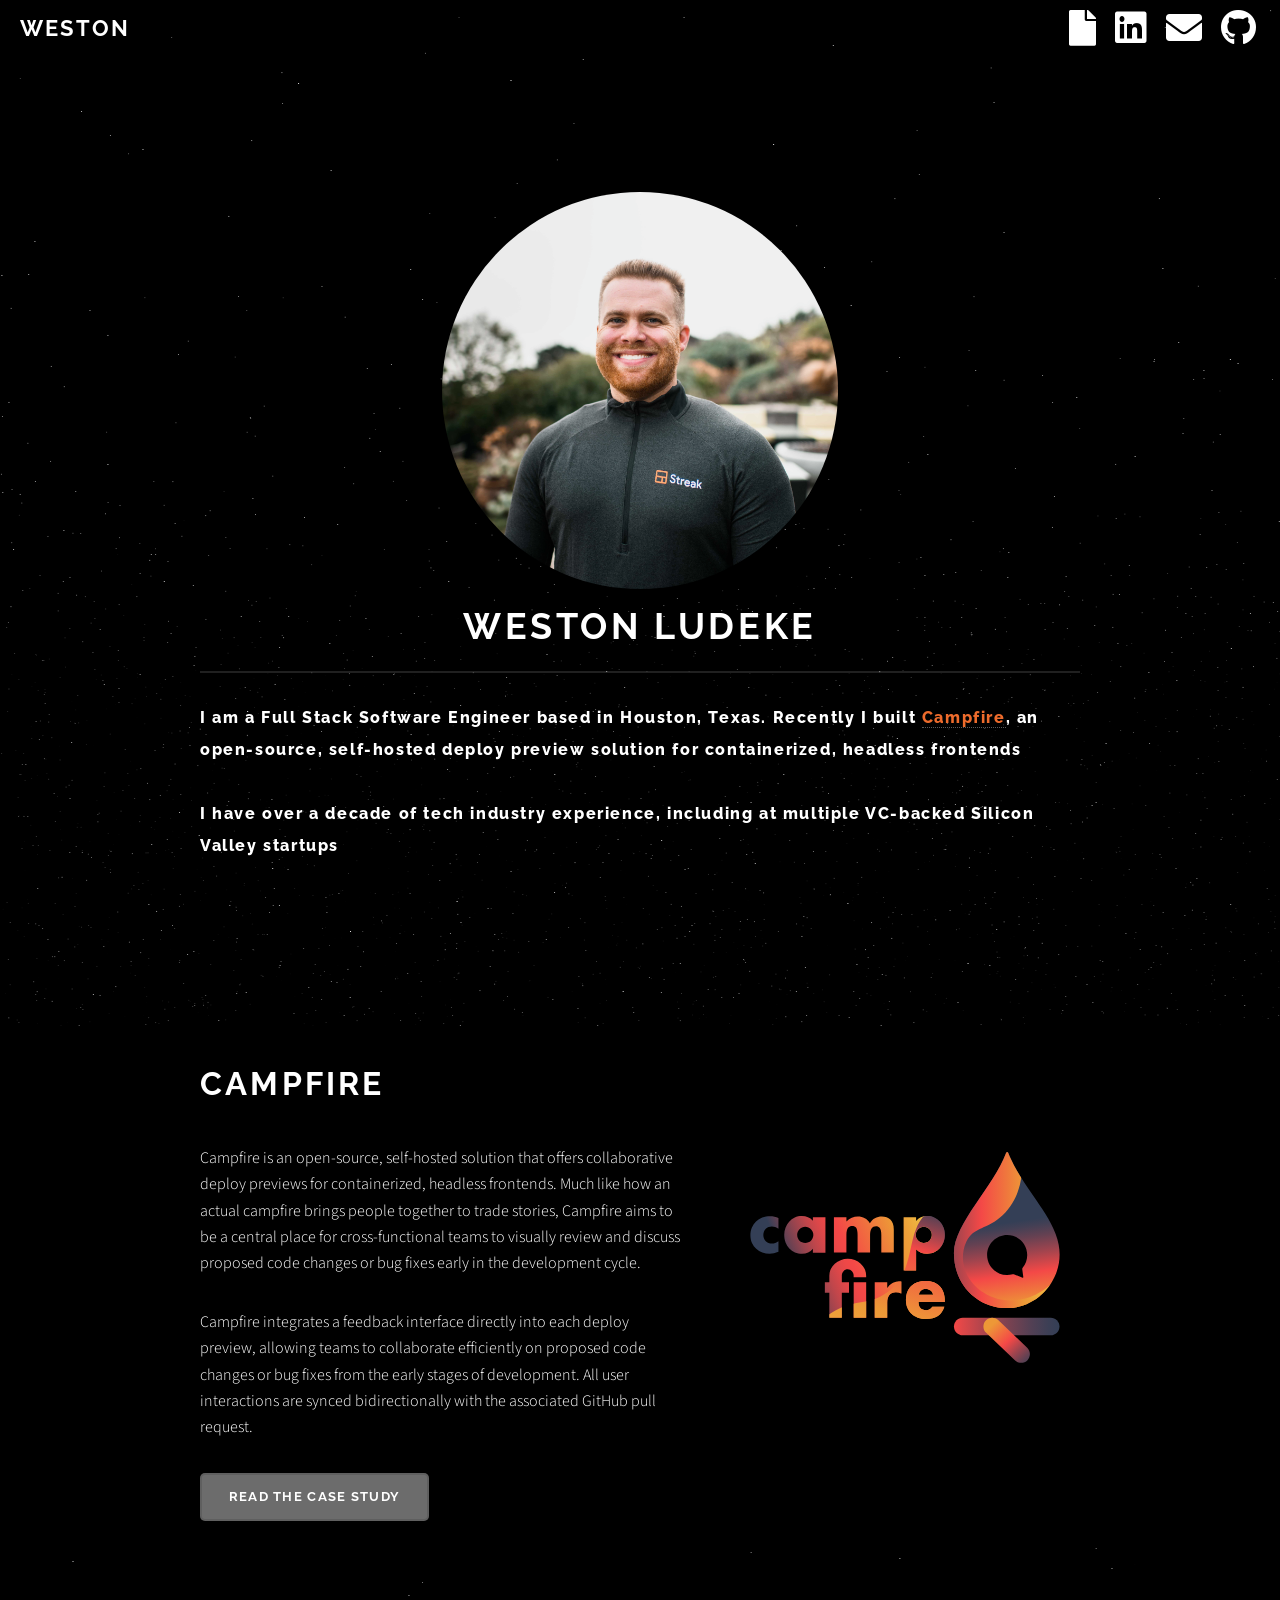
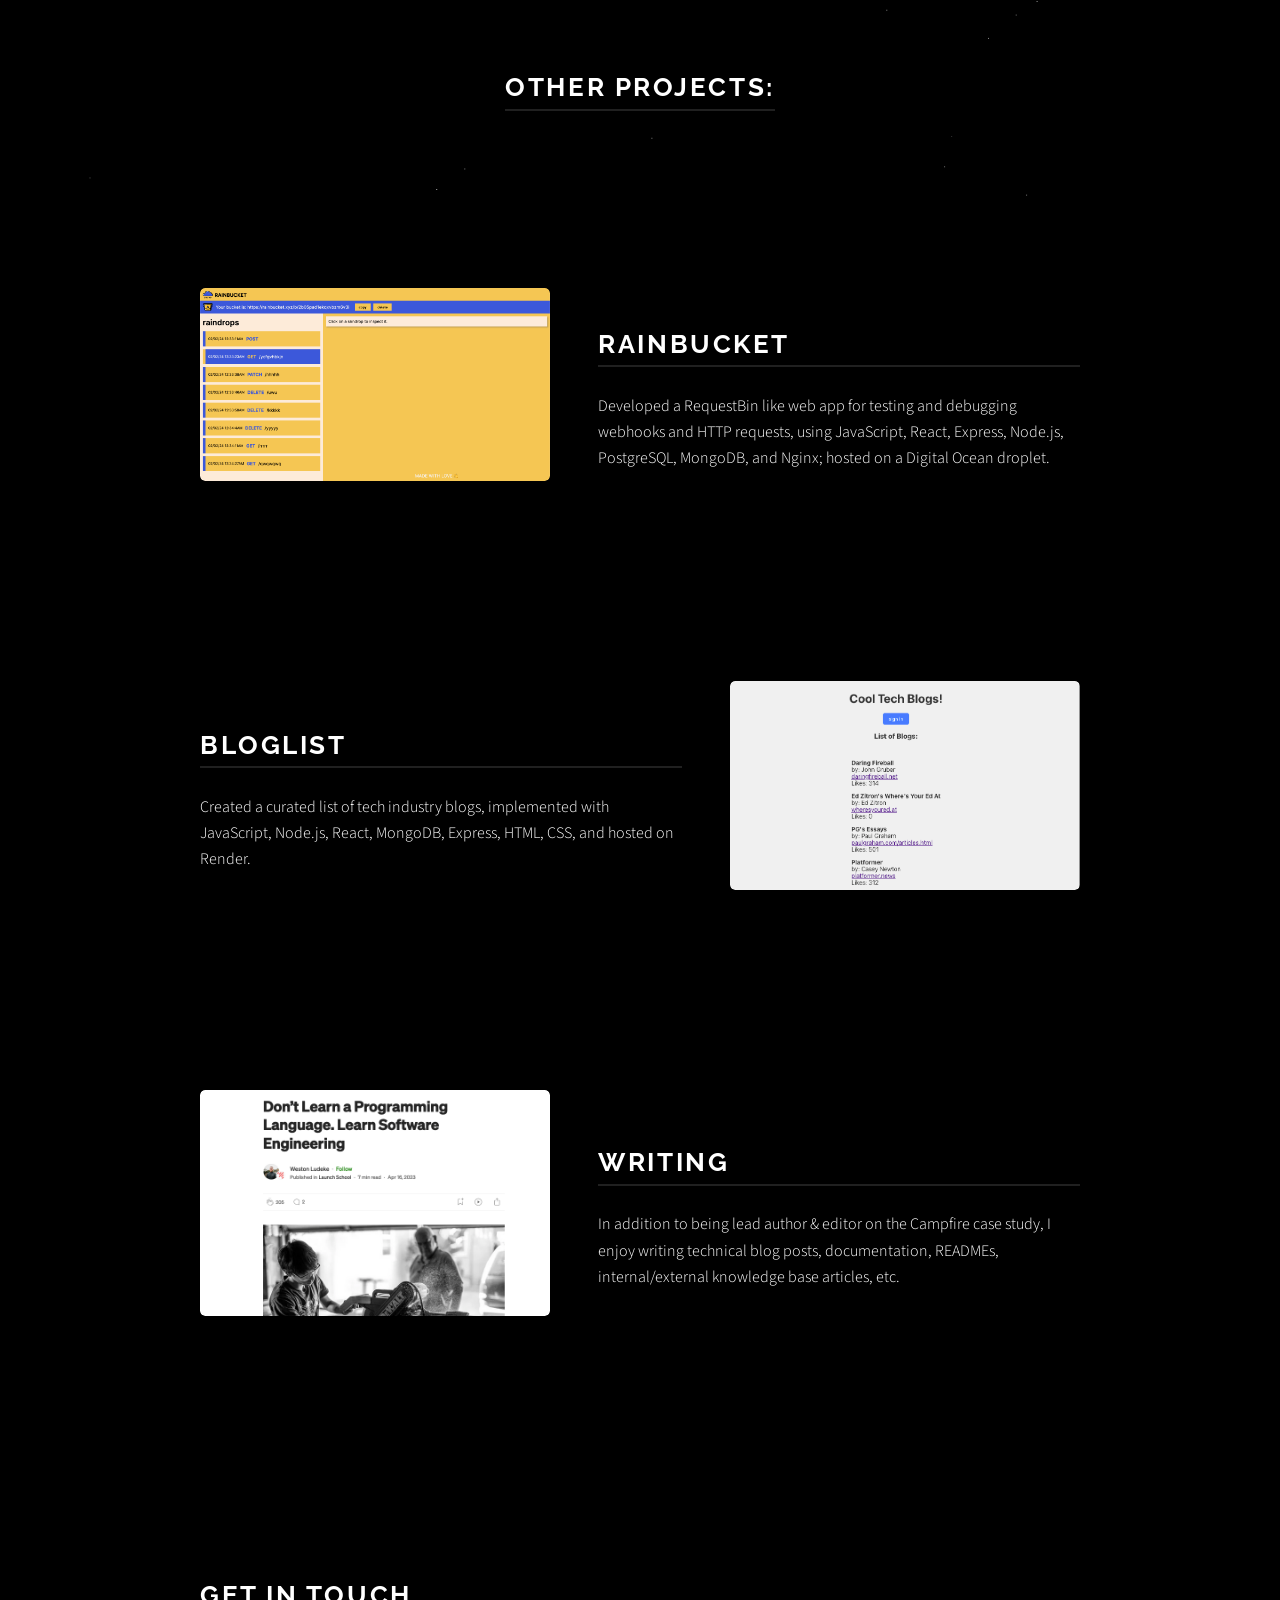
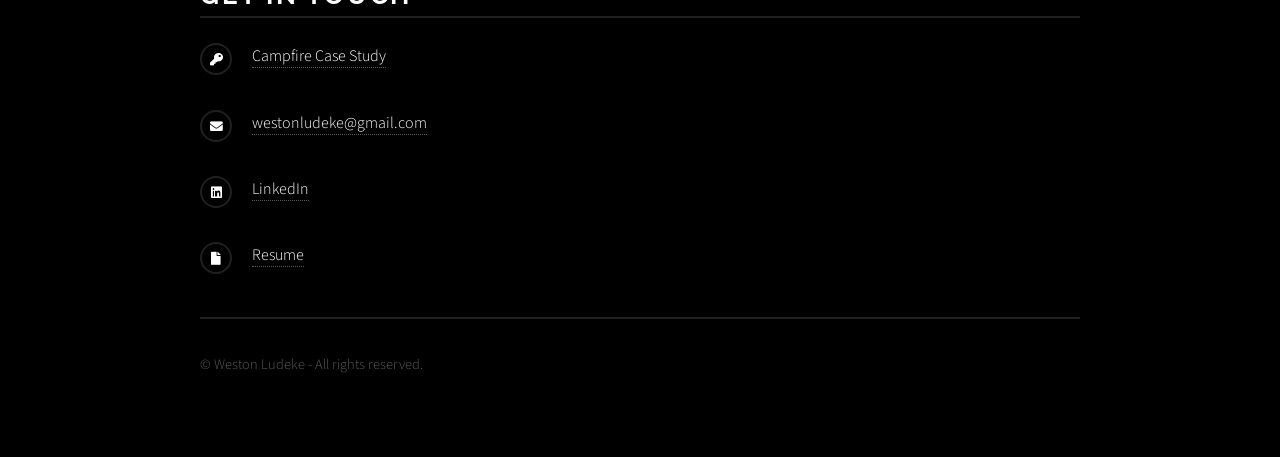
==== index.html @ 9aed8036 "add resume link to navbar; update project details" ====
<!DOCTYPE html>
<!--
Solid State by HTML5 UP
html5up.net | @ajlkn
Free for personal and commercial use under the CCA 3.0 license (html5up.net/license)
Starfield by Slawomir Chodnicki https://medium.com/better-programming/fun-with-html-canvas-lets-create-a-star-field-a46b0fed5002
-->
<html>
<head>
  <title>Weston Ludeke</title>
  <meta charset="utf-8" />
  <meta
  name="viewport"
  content="width=device-width, initial-scale=1, user-scalable=no"
  />
  <link rel="stylesheet" href="assets/css/main.css" />
  <noscript
  ><link rel="stylesheet" href="assets/css/noscript.css"
  /></noscript>
  <link rel="shortcut icon" type="image/jpg" href="images/favicon.ico"/>
  <meta name="image" property="og:image" content="assets/images/other/thumbnail.png" />
</head>
<body class="is-preload">
  <!-- Page Wrapper -->
  <div id="page-wrapper">
    <!-- Header -->
    <header id="header" class="alt">
      <h1><a href="https://github.com/westonludeke">Weston</a></h1>
      <ul class="icons" id="icons">
        <li><a href="assets/files/Weston-Ludeke-Resume.pdf" target="_blank" class="icon solid fa-file"><span class="label">Resume</span></a></li>
        <li><a href="https://www.linkedin.com/in/westonludeke" target="_blank" class="icon brands fa-linkedin"><span class="label">LinkedIn</span></a></li>
        <li><a href="mailto:westonludeke+ghpages@gmail.com" target="_blank" class="icon solid fa-envelope "><span class="label">Email</span></a></li>
        <li><a href="https://github.com/westonludeke" target="_blank" class="icon brands fa-github"><span class="label">GitHub</span></a></li>
      </ul>
    </header>
    <canvas
    id="canvas"></canvas>
    <!-- Banner -->
    <section id="banner">


      <div class="inner">
        <span class="image medium" id="headshot"
        ><img src="images/weston.png" alt="Weston photo"
        /></span>
        <h2>Weston Ludeke</h2>
        <p>
          I am a Full Stack Software Engineer based in Houston, Texas. Recently I built <a href="https://campfire-previews.github.io" target="_blank"><span class="campfire-highlight">Campfire</span></a>, an open-source, self-hosted deploy preview solution for containerized, headless frontends
        </p>
        <p>I have over a decade of tech industry experience, including at multiple VC-backed Silicon Valley startups</p>
      </div>
    </section>

    <!-- Wrapper -->
    <section id="wrapper">
      <!-- One -->
      <section id="one" class="wrapper spotlight style1">
        <div class="inner">
          <a href="https://campfire-previews.github.io" target="_blank" class="image"><img src="images/campfire.svg" alt="Campfire logo" /></a>
          <div class="content">
            <h2 class="major">Campfire</h2>
            <p>
              Campfire is an open-source, self-hosted solution that offers collaborative deploy previews for containerized, headless frontends. Much like how an actual campfire brings people together to trade stories, Campfire aims to be a central place for cross-functional teams to visually review and discuss proposed code changes or bug fixes early in the development cycle.
            </p>
            <p>
              Campfire integrates a feedback interface directly into each deploy preview, allowing teams to collaborate efficiently on proposed code changes or bug fixes from the early stages of development. All user interactions are synced bidirectionally with the associated GitHub pull request.
            </p>
            <a href="https://campfire-previews.github.io" target="_blank" class="button">Read The Case Study</a>
          </div>
        </div>
      </section>
    </section>

    <section id="other-projects-header" class="wrapper alt spotlight style2">
      <h2 class="major">Other Projects:</h2>
    </section>

      <!-- Two -->
      <section id="two" class="wrapper alt spotlight style2">
        <div class="inner">
          <span class="image"><img src="images/rainbucket2.png" alt="Rainbucket logo" /></span>
          <div class="content">
            <h2 class="major">Rainbucket</h2>
            <p>
              Developed a RequestBin like web app for testing and debugging webhooks and HTTP requests, using JavaScript, React, Express, Node.js, PostgreSQL, MongoDB, and Nginx; hosted on a Digital Ocean droplet.
            </p>
          </div>
        </div>
      </section>

      <!-- Three -->
      <section id="three" class="wrapper spotlight style3">
        <div class="inner">
          <span class="image"><img src="images/bloglist2.png" alt="Bloglist screenshot" /></span>
          <div class="content">
            <h2 class="major">Bloglist</h2>
            <p>
              Created a curated list of tech industry blogs, implemented with JavaScript, Node.js, React, MongoDB, Express, HTML, CSS, and hosted on Render.
            </p>
          </div>
        </div>
      </section>

      <!-- Four -->
      <section id="four" class="wrapper alt spotlight style4">
        <div class="inner">
          <span class="image"><img src="images/blogpost2.png" alt="blogpost screenshot" /></span>
          <div class="content">
            <h2 class="major">Writing</h2>
            <p>
              In addition to being lead author & editor on the Campfire case study, I enjoy writing technical blog posts, documentation, READMEs, internal/external knowledge base articles, etc.
            </p>
          </div>
        </div>
      </section>

      <!-- Footer -->
      <section id="footer">
        <div class="inner">
          <h2 class="major">Get in touch</h2>
          <ul class="contact">
            <li class="icon solid fa-key"><a href="https://campfire-previews.github.io/" target="_blank">Campfire Case Study</a></li>
            <li class="icon solid fa-envelope"><a href="mailto:westonludeke+ghpages@gmail.com" target="_blank">westonludeke@gmail.com</a></li>
            <li class="icon brands fa-linkedin"><a href="https://www.linkedin.com/in/westonludeke/" target="_blank">LinkedIn</a></li>
            <li class="icon solid fa-file"><a href="assets/files/" target="_blank">Resume</a></li>
          </ul>
          <ul class="copyright">
            <li>&copy; Weston Ludeke - All rights reserved.</li>
          </ul>
        </div>
      </section>
    </div>

    <!-- Scripts -->
    <script src="assets/js/jquery.min.js"></script>
    <script src="assets/js/jquery.scrollex.min.js"></script>
    <script src="assets/js/browser.min.js"></script>
    <script src="assets/js/breakpoints.min.js"></script>
    <script src="assets/js/util.js"></script>
    <script src="assets/js/main.js"></script>
    <script src="assets/js/starfield.js"></script>
  </body>
  </html>
---- assets/css/main.css ----
@import url(fontawesome-all.min.css);
@import url("https://fonts.googleapis.com/css?family=Raleway:200,700|Source+Sans+Pro:300,600,300italic,600italic");

/*
	Solid State by HTML5 UP
	html5up.net | @ajlkn
	Free for personal and commercial use under the CCA 3.0 license (html5up.net/license)
*/

html, body, div, span, applet, object,
iframe, h1, h2, h3, h4, h5, h6, p, blockquote,
pre, a, abbr, acronym, address, big, cite,
code, del, dfn, em, img, ins, kbd, q, s, samp,
small, strike, strong, sub, sup, tt, var, b,
u, i, center, dl, dt, dd, ol, ul, li, fieldset,
form, label, legend, table, caption, tbody,
tfoot, thead, tr, th, td, article, aside,
canvas, details, embed, figure, figcaption,
footer, header, hgroup, menu, nav, output, ruby,
section, summary, time, mark, audio, video {
	margin: 0;
	padding: 0;
	border: 0;
	font-size: 100%;
	font: inherit;
	vertical-align: baseline;}

article, aside, details, figcaption, figure,
footer, header, hgroup, menu, nav, section {
	display: block;}

body {
	line-height: 1;
}

ol, ul {
	list-style: none;
}

blockquote, q {
	quotes: none;
}

	blockquote:before, blockquote:after, q:before, q:after {
		content: '';
		content: none;
	}

table {
	border-collapse: collapse;
	border-spacing: 0;
}

body {
	-webkit-text-size-adjust: none;
}

mark {
	background-color: transparent;
	color: inherit;
}

input::-moz-focus-inner {
	border: 0;
	padding: 0;
}

input, select, textarea {
	-moz-appearance: none;
	-webkit-appearance: none;
	-ms-appearance: none;
	appearance: none;
}

/* Basic */

	@-ms-viewport {
		width: device-width;
	}

	body {
		-ms-overflow-style: scrollbar;
	}

	@media screen and (max-width: 480px) {

		html, body {
			min-width: 320px;
		}

	}

	html {
		box-sizing: border-box;
	}

	*, *:before, *:after {
		box-sizing: inherit;
	}

	body {
		background-color: #000000;
		/* background-image: linear-gradient(to top, rgba(46, 49, 65, 0.8), rgba(46, 49, 65, 0.8)), url("../../images/bg.jpg"); */
		background-size: auto,
 cover;
		background-attachment: fixed,
 fixed;
		background-position: center,
 center;
	}

		body.is-preload *, body.is-preload *:before, body.is-preload *:after {
			-moz-animation: none !important;
			-webkit-animation: none !important;
			-ms-animation: none !important;
			animation: none !important;
			-moz-transition: none !important;
			-webkit-transition: none !important;
			-ms-transition: none !important;
			transition: none !important;
		}

/* Type */

	body, input, select, textarea {
		color: #ffffff;
		font-family: "Source Sans Pro", Helvetica, sans-serif;
		font-size: 16.5pt;
		font-weight: 300;
		line-height: 1.65;
	}

		@media screen and (max-width: 1680px) {

			body, input, select, textarea {
				font-size: 13pt;
			}

		}

		@media screen and (max-width: 1280px) {

			body, input, select, textarea {
				font-size: 12pt;
			}

		}

		@media screen and (max-width: 980px) {

			body, input, select, textarea {
				font-size: 12pt;
			}

		}

		@media screen and (max-width: 736px) {

			body, input, select, textarea {
				font-size: 12pt;
			}

		}

		@media screen and (max-width: 480px) {

			body, input, select, textarea {
				font-size: 12pt;
			}

		}

	a {
		-moz-transition: color 0.2s ease-in-out, border-bottom-color 0.2s ease-in-out;
		-webkit-transition: color 0.2s ease-in-out, border-bottom-color 0.2s ease-in-out;
		-ms-transition: color 0.2s ease-in-out, border-bottom-color 0.2s ease-in-out;
		transition: color 0.2s ease-in-out, border-bottom-color 0.2s ease-in-out;
		border-bottom: dotted 1px rgba(255, 255, 255, 0.35);
		color: #ffffff;
		text-decoration: none;
	}

		a:hover {
			border-bottom-color: transparent;
			color: #5f6984 !important;
		}

		a.special:not(.button) {
			text-decoration: none;
			border-bottom: 0;
			display: block;
			font-family: Raleway, Helvetica, sans-serif;
			font-size: 0.8em;
			font-weight: 700;
			letter-spacing: 0.1em;
			margin: 0 0 2em 0;
			text-transform: uppercase;
		}

			a.special:not(.button):before {
				-moz-osx-font-smoothing: grayscale;
				-webkit-font-smoothing: antialiased;
				display: inline-block;
				font-style: normal;
				font-variant: normal;
				text-rendering: auto;
				line-height: 1;
				text-transform: none !important;
				font-family: 'Font Awesome 5 Free';
				font-weight: 900;
			}

			a.special:not(.button):before {
				-moz-transition: background-color 0.2s ease-in-out;
				-webkit-transition: background-color 0.2s ease-in-out;
				-ms-transition: background-color 0.2s ease-in-out;
				transition: background-color 0.2s ease-in-out;
				border-radius: 100%;
				border: solid 2px rgba(255, 255, 255, 0.125);
				content: '\f105';
				display: inline-block;
				font-size: 1.25em;
				height: 2em;
				line-height: 1.75em;
				margin-right: 0.85em;
				text-align: center;
				text-indent: 0.15em;
				vertical-align: middle;
				width: 2em;
			}

			a.special:not(.button):hover:before {
				background-color: rgba(255, 255, 255, 0.025);
			}

			a.special:not(.button):active:before {
				background-color: rgba(255, 255, 255, 0.075);
			}

	strong, b {
		color: #ffffff;
		font-weight: 600;
	}

	em, i {
		font-style: italic;
	}

	p {
		margin: 0 0 2em 0;
	}

	h1, h2, h3, h4, h5, h6 {
		color: #ffffff;
		font-family: Raleway, Helvetica, sans-serif;
		font-weight: 700;
		letter-spacing: 0.1em;
		margin: 0 0 1em 0;
		text-transform: uppercase;
	}

		h1 a, h2 a, h3 a, h4 a, h5 a, h6 a {
			color: inherit;
			text-decoration: none;
			border-bottom: 0;
		}

		h1 span, h2 span, h3 span, h4 span, h5 span, h6 span {
			font-weight: 200;
		}

		h1.major, h2.major, h3.major, h4.major, h5.major, h6.major {
			padding-top: 1em;
			border-bottom: solid 2px rgba(255, 255, 255, 0.125);
		}

	h2 {
		font-size: 1.6em;
	}

	h3 {
		font-size: 0.9em;
	}

	h4 {
		font-size: 0.7em;
	}

	h5 {
		font-size: 0.7em;
	}

	h6 {
		font-size: 0.7em;
	}

	@media screen and (max-width: 736px) {

		h2 {
			font-size: 1em;
		}

		h3 {
			font-size: 0.8em;
		}

	}

	sub {
		font-size: 0.8em;
		position: relative;
		top: 0.5em;
	}

	sup {
		font-size: 0.8em;
		position: relative;
		top: -0.5em;
	}

	blockquote {
		border-left: solid 4px rgba(255, 255, 255, 0.125);
		font-style: italic;
		margin: 0 0 2em 0;
		padding: 0.5em 0 0.5em 2em;
	}

	code {
		background: rgba(255, 255, 255, 0.025);
		border-radius: 5px;
		border: solid 2px rgba(255, 255, 255, 0.125);
		font-family: "Courier New", monospace;
		font-size: 0.9em;
		margin: 0 0.25em;
		padding: 0.25em 0.65em;
	}

	pre {
		-webkit-overflow-scrolling: touch;
		font-family: "Courier New", monospace;
		font-size: 0.9em;
		margin: 0 0 2em 0;
	}

		pre code {
			display: block;
			line-height: 1.75em;
			padding: 1em 1.5em;
			overflow-x: auto;
		}

	hr {
		border: 0;
		border-bottom: solid 2px rgba(255, 255, 255, 0.125);
		margin: 2.5em 0;
	}

		hr.major {
			margin: 4em 0;
		}

	.align-left {
		text-align: left;
	}

	.align-center {
		text-align: center;
	}

	.align-right {
		text-align: right;
	}

/* Row */

	.row {
		display: flex;
		flex-wrap: wrap;
		box-sizing: border-box;
		align-items: stretch;
	}

		.row > * {
			box-sizing: border-box;
		}

		.row.gtr-uniform > * > :last-child {
			margin-bottom: 0;
		}

		.row.aln-left {
			justify-content: flex-start;
		}

		.row.aln-center {
			justify-content: center;
		}

		.row.aln-right {
			justify-content: flex-end;
		}

		.row.aln-top {
			align-items: flex-start;
		}

		.row.aln-middle {
			align-items: center;
		}

		.row.aln-bottom {
			align-items: flex-end;
		}

		.row > .imp {
			order: -1;
		}

		.row > .col-1 {
			width: 8.33333%;
		}

		.row > .off-1 {
			margin-left: 8.33333%;
		}

		.row > .col-2 {
			width: 16.66667%;
		}

		.row > .off-2 {
			margin-left: 16.66667%;
		}

		.row > .col-3 {
			width: 25%;
		}

		.row > .off-3 {
			margin-left: 25%;
		}

		.row > .col-4 {
			width: 33.33333%;
		}

		.row > .off-4 {
			margin-left: 33.33333%;
		}

		.row > .col-5 {
			width: 41.66667%;
		}

		.row > .off-5 {
			margin-left: 41.66667%;
		}

		.row > .col-6 {
			width: 50%;
		}

		.row > .off-6 {
			margin-left: 50%;
		}

		.row > .col-7 {
			width: 58.33333%;
		}

		.row > .off-7 {
			margin-left: 58.33333%;
		}

		.row > .col-8 {
			width: 66.66667%;
		}

		.row > .off-8 {
			margin-left: 66.66667%;
		}

		.row > .col-9 {
			width: 75%;
		}

		.row > .off-9 {
			margin-left: 75%;
		}

		.row > .col-10 {
			width: 83.33333%;
		}

		.row > .off-10 {
			margin-left: 83.33333%;
		}

		.row > .col-11 {
			width: 91.66667%;
		}

		.row > .off-11 {
			margin-left: 91.66667%;
		}

		.row > .col-12 {
			width: 100%;
		}

		.row > .off-12 {
			margin-left: 100%;
		}

		.row.gtr-0 {
			margin-top: 0;
			margin-left: 0em;
		}

			.row.gtr-0 > * {
				padding: 0 0 0 0em;
			}

			.row.gtr-0.gtr-uniform {
				margin-top: 0em;
			}

				.row.gtr-0.gtr-uniform > * {
					padding-top: 0em;
				}

		.row.gtr-25 {
			margin-top: 0;
			margin-left: -0.4375em;
		}

			.row.gtr-25 > * {
				padding: 0 0 0 0.4375em;
			}

			.row.gtr-25.gtr-uniform {
				margin-top: -0.4375em;
			}

				.row.gtr-25.gtr-uniform > * {
					padding-top: 0.4375em;
				}

		.row.gtr-50 {
			margin-top: 0;
			margin-left: -0.875em;
		}

			.row.gtr-50 > * {
				padding: 0 0 0 0.875em;
			}

			.row.gtr-50.gtr-uniform {
				margin-top: -0.875em;
			}

				.row.gtr-50.gtr-uniform > * {
					padding-top: 0.875em;
				}

		.row {
			margin-top: 0;
			margin-left: -1.75em;
		}

			.row > * {
				padding: 0 0 0 1.75em;
			}

			.row.gtr-uniform {
				margin-top: -1.75em;
			}

				.row.gtr-uniform > * {
					padding-top: 1.75em;
				}

		.row.gtr-150 {
			margin-top: 0;
			margin-left: -2.625em;
		}

			.row.gtr-150 > * {
				padding: 0 0 0 2.625em;
			}

			.row.gtr-150.gtr-uniform {
				margin-top: -2.625em;
			}

				.row.gtr-150.gtr-uniform > * {
					padding-top: 2.625em;
				}

		.row.gtr-200 {
			margin-top: 0;
			margin-left: -3.5em;
		}

			.row.gtr-200 > * {
				padding: 0 0 0 3.5em;
			}

			.row.gtr-200.gtr-uniform {
				margin-top: -3.5em;
			}

				.row.gtr-200.gtr-uniform > * {
					padding-top: 3.5em;
				}

		@media screen and (max-width: 1680px) {

			.row {
				display: flex;
				flex-wrap: wrap;
				box-sizing: border-box;
				align-items: stretch;
			}

				.row > * {
					box-sizing: border-box;
				}

				.row.gtr-uniform > * > :last-child {
					margin-bottom: 0;
				}

				.row.aln-left {
					justify-content: flex-start;
				}

				.row.aln-center {
					justify-content: center;
				}

				.row.aln-right {
					justify-content: flex-end;
				}

				.row.aln-top {
					align-items: flex-start;
				}

				.row.aln-middle {
					align-items: center;
				}

				.row.aln-bottom {
					align-items: flex-end;
				}

				.row > .imp-xlarge {
					order: -1;
				}

				.row > .col-1-xlarge {
					width: 8.33333%;
				}

				.row > .off-1-xlarge {
					margin-left: 8.33333%;
				}

				.row > .col-2-xlarge {
					width: 16.66667%;
				}

				.row > .off-2-xlarge {
					margin-left: 16.66667%;
				}

				.row > .col-3-xlarge {
					width: 25%;
				}

				.row > .off-3-xlarge {
					margin-left: 25%;
				}

				.row > .col-4-xlarge {
					width: 33.33333%;
				}

				.row > .off-4-xlarge {
					margin-left: 33.33333%;
				}

				.row > .col-5-xlarge {
					width: 41.66667%;
				}

				.row > .off-5-xlarge {
					margin-left: 41.66667%;
				}

				.row > .col-6-xlarge {
					width: 50%;
				}

				.row > .off-6-xlarge {
					margin-left: 50%;
				}

				.row > .col-7-xlarge {
					width: 58.33333%;
				}

				.row > .off-7-xlarge {
					margin-left: 58.33333%;
				}

				.row > .col-8-xlarge {
					width: 66.66667%;
				}

				.row > .off-8-xlarge {
					margin-left: 66.66667%;
				}

				.row > .col-9-xlarge {
					width: 75%;
				}

				.row > .off-9-xlarge {
					margin-left: 75%;
				}

				.row > .col-10-xlarge {
					width: 83.33333%;
				}

				.row > .off-10-xlarge {
					margin-left: 83.33333%;
				}

				.row > .col-11-xlarge {
					width: 91.66667%;
				}

				.row > .off-11-xlarge {
					margin-left: 91.66667%;
				}

				.row > .col-12-xlarge {
					width: 100%;
				}

				.row > .off-12-xlarge {
					margin-left: 100%;
				}

				.row.gtr-0 {
					margin-top: 0;
					margin-left: 0em;
				}

					.row.gtr-0 > * {
						padding: 0 0 0 0em;
					}

					.row.gtr-0.gtr-uniform {
						margin-top: 0em;
					}

						.row.gtr-0.gtr-uniform > * {
							padding-top: 0em;
						}

				.row.gtr-25 {
					margin-top: 0;
					margin-left: -0.4375em;
				}

					.row.gtr-25 > * {
						padding: 0 0 0 0.4375em;
					}

					.row.gtr-25.gtr-uniform {
						margin-top: -0.4375em;
					}

						.row.gtr-25.gtr-uniform > * {
							padding-top: 0.4375em;
						}

				.row.gtr-50 {
					margin-top: 0;
					margin-left: -0.875em;
				}

					.row.gtr-50 > * {
						padding: 0 0 0 0.875em;
					}

					.row.gtr-50.gtr-uniform {
						margin-top: -0.875em;
					}

						.row.gtr-50.gtr-uniform > * {
							padding-top: 0.875em;
						}

				.row {
					margin-top: 0;
					margin-left: -1.75em;
				}

					.row > * {
						padding: 0 0 0 1.75em;
					}

					.row.gtr-uniform {
						margin-top: -1.75em;
					}

						.row.gtr-uniform > * {
							padding-top: 1.75em;
						}

				.row.gtr-150 {
					margin-top: 0;
					margin-left: -2.625em;
				}

					.row.gtr-150 > * {
						padding: 0 0 0 2.625em;
					}

					.row.gtr-150.gtr-uniform {
						margin-top: -2.625em;
					}

						.row.gtr-150.gtr-uniform > * {
							padding-top: 2.625em;
						}

				.row.gtr-200 {
					margin-top: 0;
					margin-left: -3.5em;
				}

					.row.gtr-200 > * {
						padding: 0 0 0 3.5em;
					}

					.row.gtr-200.gtr-uniform {
						margin-top: -3.5em;
					}

						.row.gtr-200.gtr-uniform > * {
							padding-top: 3.5em;
						}

		}

		@media screen and (max-width: 1280px) {

			.row {
				display: flex;
				flex-wrap: wrap;
				box-sizing: border-box;
				align-items: stretch;
			}

				.row > * {
					box-sizing: border-box;
				}

				.row.gtr-uniform > * > :last-child {
					margin-bottom: 0;
				}

				.row.aln-left {
					justify-content: flex-start;
				}

				.row.aln-center {
					justify-content: center;
				}

				.row.aln-right {
					justify-content: flex-end;
				}

				.row.aln-top {
					align-items: flex-start;
				}

				.row.aln-middle {
					align-items: center;
				}

				.row.aln-bottom {
					align-items: flex-end;
				}

				.row > .imp-large {
					order: -1;
				}

				.row > .col-1-large {
					width: 8.33333%;
				}

				.row > .off-1-large {
					margin-left: 8.33333%;
				}

				.row > .col-2-large {
					width: 16.66667%;
				}

				.row > .off-2-large {
					margin-left: 16.66667%;
				}

				.row > .col-3-large {
					width: 25%;
				}

				.row > .off-3-large {
					margin-left: 25%;
				}

				.row > .col-4-large {
					width: 33.33333%;
				}

				.row > .off-4-large {
					margin-left: 33.33333%;
				}

				.row > .col-5-large {
					width: 41.66667%;
				}

				.row > .off-5-large {
					margin-left: 41.66667%;
				}

				.row > .col-6-large {
					width: 50%;
				}

				.row > .off-6-large {
					margin-left: 50%;
				}

				.row > .col-7-large {
					width: 58.33333%;
				}

				.row > .off-7-large {
					margin-left: 58.33333%;
				}

				.row > .col-8-large {
					width: 66.66667%;
				}

				.row > .off-8-large {
					margin-left: 66.66667%;
				}

				.row > .col-9-large {
					width: 75%;
				}

				.row > .off-9-large {
					margin-left: 75%;
				}

				.row > .col-10-large {
					width: 83.33333%;
				}

				.row > .off-10-large {
					margin-left: 83.33333%;
				}

				.row > .col-11-large {
					width: 91.66667%;
				}

				.row > .off-11-large {
					margin-left: 91.66667%;
				}

				.row > .col-12-large {
					width: 100%;
				}

				.row > .off-12-large {
					margin-left: 100%;
				}

				.row.gtr-0 {
					margin-top: 0;
					margin-left: 0em;
				}

					.row.gtr-0 > * {
						padding: 0 0 0 0em;
					}

					.row.gtr-0.gtr-uniform {
						margin-top: 0em;
					}

						.row.gtr-0.gtr-uniform > * {
							padding-top: 0em;
						}

				.row.gtr-25 {
					margin-top: 0;
					margin-left: -0.4375em;
				}

					.row.gtr-25 > * {
						padding: 0 0 0 0.4375em;
					}

					.row.gtr-25.gtr-uniform {
						margin-top: -0.4375em;
					}

						.row.gtr-25.gtr-uniform > * {
							padding-top: 0.4375em;
						}

				.row.gtr-50 {
					margin-top: 0;
					margin-left: -0.875em;
				}

					.row.gtr-50 > * {
						padding: 0 0 0 0.875em;
					}

					.row.gtr-50.gtr-uniform {
						margin-top: -0.875em;
					}

						.row.gtr-50.gtr-uniform > * {
							padding-top: 0.875em;
						}

				.row {
					margin-top: 0;
					margin-left: -1.75em;
				}

					.row > * {
						padding: 0 0 0 1.75em;
					}

					.row.gtr-uniform {
						margin-top: -1.75em;
					}

						.row.gtr-uniform > * {
							padding-top: 1.75em;
						}

				.row.gtr-150 {
					margin-top: 0;
					margin-left: -2.625em;
				}

					.row.gtr-150 > * {
						padding: 0 0 0 2.625em;
					}

					.row.gtr-150.gtr-uniform {
						margin-top: -2.625em;
					}

						.row.gtr-150.gtr-uniform > * {
							padding-top: 2.625em;
						}

				.row.gtr-200 {
					margin-top: 0;
					margin-left: -3.5em;
				}

					.row.gtr-200 > * {
						padding: 0 0 0 3.5em;
					}

					.row.gtr-200.gtr-uniform {
						margin-top: -3.5em;
					}

						.row.gtr-200.gtr-uniform > * {
							padding-top: 3.5em;
						}

		}

		@media screen and (max-width: 980px) {

			.row {
				display: flex;
				flex-wrap: wrap;
				box-sizing: border-box;
				align-items: stretch;
			}

				.row > * {
					box-sizing: border-box;
				}

				.row.gtr-uniform > * > :last-child {
					margin-bottom: 0;
				}

				.row.aln-left {
					justify-content: flex-start;
				}

				.row.aln-center {
					justify-content: center;
				}

				.row.aln-right {
					justify-content: flex-end;
				}

				.row.aln-top {
					align-items: flex-start;
				}

				.row.aln-middle {
					align-items: center;
				}

				.row.aln-bottom {
					align-items: flex-end;
				}

				.row > .imp-medium {
					order: -1;
				}

				.row > .col-1-medium {
					width: 8.33333%;
				}

				.row > .off-1-medium {
					margin-left: 8.33333%;
				}

				.row > .col-2-medium {
					width: 16.66667%;
				}

				.row > .off-2-medium {
					margin-left: 16.66667%;
				}

				.row > .col-3-medium {
					width: 25%;
				}

				.row > .off-3-medium {
					margin-left: 25%;
				}

				.row > .col-4-medium {
					width: 33.33333%;
				}

				.row > .off-4-medium {
					margin-left: 33.33333%;
				}

				.row > .col-5-medium {
					width: 41.66667%;
				}

				.row > .off-5-medium {
					margin-left: 41.66667%;
				}

				.row > .col-6-medium {
					width: 50%;
				}

				.row > .off-6-medium {
					margin-left: 50%;
				}

				.row > .col-7-medium {
					width: 58.33333%;
				}

				.row > .off-7-medium {
					margin-left: 58.33333%;
				}

				.row > .col-8-medium {
					width: 66.66667%;
				}

				.row > .off-8-medium {
					margin-left: 66.66667%;
				}

				.row > .col-9-medium {
					width: 75%;
				}

				.row > .off-9-medium {
					margin-left: 75%;
				}

				.row > .col-10-medium {
					width: 83.33333%;
				}

				.row > .off-10-medium {
					margin-left: 83.33333%;
				}

				.row > .col-11-medium {
					width: 91.66667%;
				}

				.row > .off-11-medium {
					margin-left: 91.66667%;
				}

				.row > .col-12-medium {
					width: 100%;
				}

				.row > .off-12-medium {
					margin-left: 100%;
				}

				.row.gtr-0 {
					margin-top: 0;
					margin-left: 0em;
				}

					.row.gtr-0 > * {
						padding: 0 0 0 0em;
					}

					.row.gtr-0.gtr-uniform {
						margin-top: 0em;
					}

						.row.gtr-0.gtr-uniform > * {
							padding-top: 0em;
						}

				.row.gtr-25 {
					margin-top: 0;
					margin-left: -0.4375em;
				}

					.row.gtr-25 > * {
						padding: 0 0 0 0.4375em;
					}

					.row.gtr-25.gtr-uniform {
						margin-top: -0.4375em;
					}

						.row.gtr-25.gtr-uniform > * {
							padding-top: 0.4375em;
						}

				.row.gtr-50 {
					margin-top: 0;
					margin-left: -0.875em;
				}

					.row.gtr-50 > * {
						padding: 0 0 0 0.875em;
					}

					.row.gtr-50.gtr-uniform {
						margin-top: -0.875em;
					}

						.row.gtr-50.gtr-uniform > * {
							padding-top: 0.875em;
						}

				.row {
					margin-top: 0;
					margin-left: -1.75em;
				}

					.row > * {
						padding: 0 0 0 1.75em;
					}

					.row.gtr-uniform {
						margin-top: -1.75em;
					}

						.row.gtr-uniform > * {
							padding-top: 1.75em;
						}

				.row.gtr-150 {
					margin-top: 0;
					margin-left: -2.625em;
				}

					.row.gtr-150 > * {
						padding: 0 0 0 2.625em;
					}

					.row.gtr-150.gtr-uniform {
						margin-top: -2.625em;
					}

						.row.gtr-150.gtr-uniform > * {
							padding-top: 2.625em;
						}

				.row.gtr-200 {
					margin-top: 0;
					margin-left: -3.5em;
				}

					.row.gtr-200 > * {
						padding: 0 0 0 3.5em;
					}

					.row.gtr-200.gtr-uniform {
						margin-top: -3.5em;
					}

						.row.gtr-200.gtr-uniform > * {
							padding-top: 3.5em;
						}

		}

		@media screen and (max-width: 736px) {

			.row {
				display: flex;
				flex-wrap: wrap;
				box-sizing: border-box;
				align-items: stretch;
			}

				.row > * {
					box-sizing: border-box;
				}

				.row.gtr-uniform > * > :last-child {
					margin-bottom: 0;
				}

				.row.aln-left {
					justify-content: flex-start;
				}

				.row.aln-center {
					justify-content: center;
				}

				.row.aln-right {
					justify-content: flex-end;
				}

				.row.aln-top {
					align-items: flex-start;
				}

				.row.aln-middle {
					align-items: center;
				}

				.row.aln-bottom {
					align-items: flex-end;
				}

				.row > .imp-small {
					order: -1;
				}

				.row > .col-1-small {
					width: 8.33333%;
				}

				.row > .off-1-small {
					margin-left: 8.33333%;
				}

				.row > .col-2-small {
					width: 16.66667%;
				}

				.row > .off-2-small {
					margin-left: 16.66667%;
				}

				.row > .col-3-small {
					width: 25%;
				}

				.row > .off-3-small {
					margin-left: 25%;
				}

				.row > .col-4-small {
					width: 33.33333%;
				}

				.row > .off-4-small {
					margin-left: 33.33333%;
				}

				.row > .col-5-small {
					width: 41.66667%;
				}

				.row > .off-5-small {
					margin-left: 41.66667%;
				}

				.row > .col-6-small {
					width: 50%;
				}

				.row > .off-6-small {
					margin-left: 50%;
				}

				.row > .col-7-small {
					width: 58.33333%;
				}

				.row > .off-7-small {
					margin-left: 58.33333%;
				}

				.row > .col-8-small {
					width: 66.66667%;
				}

				.row > .off-8-small {
					margin-left: 66.66667%;
				}

				.row > .col-9-small {
					width: 75%;
				}

				.row > .off-9-small {
					margin-left: 75%;
				}

				.row > .col-10-small {
					width: 83.33333%;
				}

				.row > .off-10-small {
					margin-left: 83.33333%;
				}

				.row > .col-11-small {
					width: 91.66667%;
				}

				.row > .off-11-small {
					margin-left: 91.66667%;
				}

				.row > .col-12-small {
					width: 100%;
				}

				.row > .off-12-small {
					margin-left: 100%;
				}

				.row.gtr-0 {
					margin-top: 0;
					margin-left: 0em;
				}

					.row.gtr-0 > * {
						padding: 0 0 0 0em;
					}

					.row.gtr-0.gtr-uniform {
						margin-top: 0em;
					}

						.row.gtr-0.gtr-uniform > * {
							padding-top: 0em;
						}

				.row.gtr-25 {
					margin-top: 0;
					margin-left: -0.3125em;
				}

					.row.gtr-25 > * {
						padding: 0 0 0 0.3125em;
					}

					.row.gtr-25.gtr-uniform {
						margin-top: -0.3125em;
					}

						.row.gtr-25.gtr-uniform > * {
							padding-top: 0.3125em;
						}

				.row.gtr-50 {
					margin-top: 0;
					margin-left: -0.625em;
				}

					.row.gtr-50 > * {
						padding: 0 0 0 0.625em;
					}

					.row.gtr-50.gtr-uniform {
						margin-top: -0.625em;
					}

						.row.gtr-50.gtr-uniform > * {
							padding-top: 0.625em;
						}

				.row {
					margin-top: 0;
					margin-left: -1.25em;
				}

					.row > * {
						padding: 0 0 0 1.25em;
					}

					.row.gtr-uniform {
						margin-top: -1.25em;
					}

						.row.gtr-uniform > * {
							padding-top: 1.25em;
						}

				.row.gtr-150 {
					margin-top: 0;
					margin-left: -1.875em;
				}

					.row.gtr-150 > * {
						padding: 0 0 0 1.875em;
					}

					.row.gtr-150.gtr-uniform {
						margin-top: -1.875em;
					}

						.row.gtr-150.gtr-uniform > * {
							padding-top: 1.875em;
						}

				.row.gtr-200 {
					margin-top: 0;
					margin-left: -2.5em;
				}

					.row.gtr-200 > * {
						padding: 0 0 0 2.5em;
					}

					.row.gtr-200.gtr-uniform {
						margin-top: -2.5em;
					}

						.row.gtr-200.gtr-uniform > * {
							padding-top: 2.5em;
						}

		}

		@media screen and (max-width: 480px) {

			.row {
				display: flex;
				flex-wrap: wrap;
				box-sizing: border-box;
				align-items: stretch;
			}

				.row > * {
					box-sizing: border-box;
				}

				.row.gtr-uniform > * > :last-child {
					margin-bottom: 0;
				}

				.row.aln-left {
					justify-content: flex-start;
				}

				.row.aln-center {
					justify-content: center;
				}

				.row.aln-right {
					justify-content: flex-end;
				}

				.row.aln-top {
					align-items: flex-start;
				}

				.row.aln-middle {
					align-items: center;
				}

				.row.aln-bottom {
					align-items: flex-end;
				}

				.row > .imp-xsmall {
					order: -1;
				}

				.row > .col-1-xsmall {
					width: 8.33333%;
				}

				.row > .off-1-xsmall {
					margin-left: 8.33333%;
				}

				.row > .col-2-xsmall {
					width: 16.66667%;
				}

				.row > .off-2-xsmall {
					margin-left: 16.66667%;
				}

				.row > .col-3-xsmall {
					width: 25%;
				}

				.row > .off-3-xsmall {
					margin-left: 25%;
				}

				.row > .col-4-xsmall {
					width: 33.33333%;
				}

				.row > .off-4-xsmall {
					margin-left: 33.33333%;
				}

				.row > .col-5-xsmall {
					width: 41.66667%;
				}

				.row > .off-5-xsmall {
					margin-left: 41.66667%;
				}

				.row > .col-6-xsmall {
					width: 50%;
				}

				.row > .off-6-xsmall {
					margin-left: 50%;
				}

				.row > .col-7-xsmall {
					width: 58.33333%;
				}

				.row > .off-7-xsmall {
					margin-left: 58.33333%;
				}

				.row > .col-8-xsmall {
					width: 66.66667%;
				}

				.row > .off-8-xsmall {
					margin-left: 66.66667%;
				}

				.row > .col-9-xsmall {
					width: 75%;
				}

				.row > .off-9-xsmall {
					margin-left: 75%;
				}

				.row > .col-10-xsmall {
					width: 83.33333%;
				}

				.row > .off-10-xsmall {
					margin-left: 83.33333%;
				}

				.row > .col-11-xsmall {
					width: 91.66667%;
				}

				.row > .off-11-xsmall {
					margin-left: 91.66667%;
				}

				.row > .col-12-xsmall {
					width: 100%;
				}

				.row > .off-12-xsmall {
					margin-left: 100%;
				}

				.row.gtr-0 {
					margin-top: 0;
					margin-left: 0em;
				}

					.row.gtr-0 > * {
						padding: 0 0 0 0em;
					}

					.row.gtr-0.gtr-uniform {
						margin-top: 0em;
					}

						.row.gtr-0.gtr-uniform > * {
							padding-top: 0em;
						}

				.row.gtr-25 {
					margin-top: 0;
					margin-left: -0.3125em;
				}

					.row.gtr-25 > * {
						padding: 0 0 0 0.3125em;
					}

					.row.gtr-25.gtr-uniform {
						margin-top: -0.3125em;
					}

						.row.gtr-25.gtr-uniform > * {
							padding-top: 0.3125em;
						}

				.row.gtr-50 {
					margin-top: 0;
					margin-left: -0.625em;
				}

					.row.gtr-50 > * {
						padding: 0 0 0 0.625em;
					}

					.row.gtr-50.gtr-uniform {
						margin-top: -0.625em;
					}

						.row.gtr-50.gtr-uniform > * {
							padding-top: 0.625em;
						}

				.row {
					margin-top: 0;
					margin-left: -1.25em;
				}

					.row > * {
						padding: 0 0 0 1.25em;
					}

					.row.gtr-uniform {
						margin-top: -1.25em;
					}

						.row.gtr-uniform > * {
							padding-top: 1.25em;
						}

				.row.gtr-150 {
					margin-top: 0;
					margin-left: -1.875em;
				}

					.row.gtr-150 > * {
						padding: 0 0 0 1.875em;
					}

					.row.gtr-150.gtr-uniform {
						margin-top: -1.875em;
					}

						.row.gtr-150.gtr-uniform > * {
							padding-top: 1.875em;
						}

				.row.gtr-200 {
					margin-top: 0;
					margin-left: -2.5em;
				}

					.row.gtr-200 > * {
						padding: 0 0 0 2.5em;
					}

					.row.gtr-200.gtr-uniform {
						margin-top: -2.5em;
					}

						.row.gtr-200.gtr-uniform > * {
							padding-top: 2.5em;
						}

		}

		@media screen and (max-width: 360px) {

			.row {
				display: flex;
				flex-wrap: wrap;
				box-sizing: border-box;
				align-items: stretch;
			}

				.row > * {
					box-sizing: border-box;
				}

				.row.gtr-uniform > * > :last-child {
					margin-bottom: 0;
				}

				.row.aln-left {
					justify-content: flex-start;
				}

				.row.aln-center {
					justify-content: center;
				}

				.row.aln-right {
					justify-content: flex-end;
				}

				.row.aln-top {
					align-items: flex-start;
				}

				.row.aln-middle {
					align-items: center;
				}

				.row.aln-bottom {
					align-items: flex-end;
				}

				.row > .imp-xxsmall {
					order: -1;
				}

				.row > .col-1-xxsmall {
					width: 8.33333%;
				}

				.row > .off-1-xxsmall {
					margin-left: 8.33333%;
				}

				.row > .col-2-xxsmall {
					width: 16.66667%;
				}

				.row > .off-2-xxsmall {
					margin-left: 16.66667%;
				}

				.row > .col-3-xxsmall {
					width: 25%;
				}

				.row > .off-3-xxsmall {
					margin-left: 25%;
				}

				.row > .col-4-xxsmall {
					width: 33.33333%;
				}

				.row > .off-4-xxsmall {
					margin-left: 33.33333%;
				}

				.row > .col-5-xxsmall {
					width: 41.66667%;
				}

				.row > .off-5-xxsmall {
					margin-left: 41.66667%;
				}

				.row > .col-6-xxsmall {
					width: 50%;
				}

				.row > .off-6-xxsmall {
					margin-left: 50%;
				}

				.row > .col-7-xxsmall {
					width: 58.33333%;
				}

				.row > .off-7-xxsmall {
					margin-left: 58.33333%;
				}

				.row > .col-8-xxsmall {
					width: 66.66667%;
				}

				.row > .off-8-xxsmall {
					margin-left: 66.66667%;
				}

				.row > .col-9-xxsmall {
					width: 75%;
				}

				.row > .off-9-xxsmall {
					margin-left: 75%;
				}

				.row > .col-10-xxsmall {
					width: 83.33333%;
				}

				.row > .off-10-xxsmall {
					margin-left: 83.33333%;
				}

				.row > .col-11-xxsmall {
					width: 91.66667%;
				}

				.row > .off-11-xxsmall {
					margin-left: 91.66667%;
				}

				.row > .col-12-xxsmall {
					width: 100%;
				}

				.row > .off-12-xxsmall {
					margin-left: 100%;
				}

				.row.gtr-0 {
					margin-top: 0;
					margin-left: 0em;
				}

					.row.gtr-0 > * {
						padding: 0 0 0 0em;
					}

					.row.gtr-0.gtr-uniform {
						margin-top: 0em;
					}

						.row.gtr-0.gtr-uniform > * {
							padding-top: 0em;
						}

				.row.gtr-25 {
					margin-top: 0;
					margin-left: -0.3125em;
				}

					.row.gtr-25 > * {
						padding: 0 0 0 0.3125em;
					}

					.row.gtr-25.gtr-uniform {
						margin-top: -0.3125em;
					}

						.row.gtr-25.gtr-uniform > * {
							padding-top: 0.3125em;
						}

				.row.gtr-50 {
					margin-top: 0;
					margin-left: -0.625em;
				}

					.row.gtr-50 > * {
						padding: 0 0 0 0.625em;
					}

					.row.gtr-50.gtr-uniform {
						margin-top: -0.625em;
					}

						.row.gtr-50.gtr-uniform > * {
							padding-top: 0.625em;
						}

				.row {
					margin-top: 0;
					margin-left: -1.25em;
				}

					.row > * {
						padding: 0 0 0 1.25em;
					}

					.row.gtr-uniform {
						margin-top: -1.25em;
					}

						.row.gtr-uniform > * {
							padding-top: 1.25em;
						}

				.row.gtr-150 {
					margin-top: 0;
					margin-left: -1.875em;
				}

					.row.gtr-150 > * {
						padding: 0 0 0 1.875em;
					}

					.row.gtr-150.gtr-uniform {
						margin-top: -1.875em;
					}

						.row.gtr-150.gtr-uniform > * {
							padding-top: 1.875em;
						}

				.row.gtr-200 {
					margin-top: 0;
					margin-left: -2.5em;
				}

					.row.gtr-200 > * {
						padding: 0 0 0 2.5em;
					}

					.row.gtr-200.gtr-uniform {
						margin-top: -2.5em;
					}

						.row.gtr-200.gtr-uniform > * {
							padding-top: 2.5em;
						}

		}
/* Star Canvas */

canvas {
  width: 100%;
  height: 200%;
  padding: 0;
  margin: 0;
  position:absolute;
}

/* Section/Article */

	section.special, article.special {
		text-align: center;
	}
/* Campfire Section */
  section#one p {
    color: #ffffff;
  }

  section#one h2 {
    color: #ffffff;
    border-bottom: solid 2px rgba(0, 0, 0, 0.125);
    font-size: 2em;
  }

  section#one .inner {
    padding-top: 0;
  }

  section#one .special {
    color: #000000;
  }

  section#one .button {
    box-shadow: inset 0 0 0 2px rgba(0, 0, 0, 0.125);
  }

  section#one .button:hover {
    background-color: rgba(207, 212, 210);
  }

  section#one .button:active {
    background-color: rgba(207, 212, 210);
  }




/* Form */

	form {
		margin: 0 0 2em 0;
	}

		form > :last-child {
			margin-bottom: 0;
		}

		form > .fields {
			display: -moz-flex;
			display: -webkit-flex;
			display: -ms-flex;
			display: flex;
			-moz-flex-wrap: wrap;
			-webkit-flex-wrap: wrap;
			-ms-flex-wrap: wrap;
			flex-wrap: wrap;
			width: calc(100% + 3em);
			margin: -1.5em 0 2em -1.5em;
		}

			form > .fields > .field {
				-moz-flex-grow: 0;
				-webkit-flex-grow: 0;
				-ms-flex-grow: 0;
				flex-grow: 0;
				-moz-flex-shrink: 0;
				-webkit-flex-shrink: 0;
				-ms-flex-shrink: 0;
				flex-shrink: 0;
				padding: 1.5em 0 0 1.5em;
				width: calc(100% - 1.5em);
			}

				form > .fields > .field.half {
					width: calc(50% - 0.75em);
				}

				form > .fields > .field.third {
					width: calc(100%/3 - 0.5em);
				}

				form > .fields > .field.quarter {
					width: calc(25% - 0.375em);
				}

		@media screen and (max-width: 480px) {

			form > .fields {
				width: calc(100% + 3em);
				margin: -1.5em 0 2em -1.5em;
			}

				form > .fields > .field {
					padding: 1.5em 0 0 1.5em;
					width: calc(100% - 1.5em);
				}

					form > .fields > .field.half {
						width: calc(100% - 1.5em);
					}

					form > .fields > .field.third {
						width: calc(100% - 1.5em);
					}

					form > .fields > .field.quarter {
						width: calc(100% - 1.5em);
					}

		}

	label {
		color: #ffffff;
		display: block;
		font-family: Raleway, Helvetica, sans-serif;
		font-size: 0.8em;
		font-weight: 700;
		letter-spacing: 0.1em;
		margin: 0 0 0.7em 0;
		text-transform: uppercase;
	}

	input[type="text"],
	input[type="password"],
	input[type="email"],
	input[type="tel"],
	select,
	textarea {
		-moz-appearance: none;
		-webkit-appearance: none;
		-ms-appearance: none;
		appearance: none;
		background: rgba(255, 255, 255, 0.025);
		border-radius: 5px;
		border: none;
		border: solid 2px rgba(255, 255, 255, 0.125);
		color: inherit;
		display: block;
		outline: 0;
		padding: 0 1em;
		text-decoration: none;
		width: 100%;
	}

		input[type="text"]:invalid,
		input[type="password"]:invalid,
		input[type="email"]:invalid,
		input[type="tel"]:invalid,
		select:invalid,
		textarea:invalid {
			box-shadow: none;
		}

		input[type="text"]:focus,
		input[type="password"]:focus,
		input[type="email"]:focus,
		input[type="tel"]:focus,
		select:focus,
		textarea:focus {
			border-color: #5b6ba6;
		}

	select {
		background-image: url("data:image/svg+xml;charset=utf8,%3Csvg xmlns='http://www.w3.org/2000/svg' width='40' height='40' preserveAspectRatio='none' viewBox='0 0 40 40'%3E%3Cpath d='M9.4,12.3l10.4,10.4l10.4-10.4c0.2-0.2,0.5-0.4,0.9-0.4c0.3,0,0.6,0.1,0.9,0.4l3.3,3.3c0.2,0.2,0.4,0.5,0.4,0.9 c0,0.4-0.1,0.6-0.4,0.9L20.7,31.9c-0.2,0.2-0.5,0.4-0.9,0.4c-0.3,0-0.6-0.1-0.9-0.4L4.3,17.3c-0.2-0.2-0.4-0.5-0.4-0.9 c0-0.4,0.1-0.6,0.4-0.9l3.3-3.3c0.2-0.2,0.5-0.4,0.9-0.4S9.1,12.1,9.4,12.3z' fill='rgba(255, 255, 255, 0.125)' /%3E%3C/svg%3E");
		background-size: 1.25rem;
		background-repeat: no-repeat;
		background-position: calc(100% - 1rem) center;
		height: 2.75em;
		padding-right: 2.75em;
		text-overflow: ellipsis;
	}

		select option {
			color: #ffffff;
			background: #2e3141;
		}

		select:focus::-ms-value {
			background-color: transparent;
		}

		select::-ms-expand {
			display: none;
		}

	input[type="text"],
	input[type="password"],
	input[type="email"],
	select {
		height: 2.75em;
	}

	textarea {
		padding: 0.75em 1em;
	}

	input[type="checkbox"],
	input[type="radio"] {
		-moz-appearance: none;
		-webkit-appearance: none;
		-ms-appearance: none;
		appearance: none;
		display: block;
		float: left;
		margin-right: -2em;
		opacity: 0;
		width: 1em;
		z-index: -1;
	}

		input[type="checkbox"] + label,
		input[type="radio"] + label {
			text-decoration: none;
			color: #ffffff;
			cursor: pointer;
			display: inline-block;
			font-size: 1em;
			font-family: "Source Sans Pro", Helvetica, sans-serif;
			text-transform: none;
			letter-spacing: 0;
			font-weight: 300;
			padding-left: 2.4em;
			padding-right: 0.75em;
			position: relative;
		}

			input[type="checkbox"] + label:before,
			input[type="radio"] + label:before {
				-moz-osx-font-smoothing: grayscale;
				-webkit-font-smoothing: antialiased;
				display: inline-block;
				font-style: normal;
				font-variant: normal;
				text-rendering: auto;
				line-height: 1;
				text-transform: none !important;
				font-family: 'Font Awesome 5 Free';
				font-weight: 900;
			}

			input[type="checkbox"] + label:before,
			input[type="radio"] + label:before {
				background: rgba(255, 255, 255, 0.025);
				border-radius: 5px;
				border: solid 2px rgba(255, 255, 255, 0.125);
				content: '';
				display: inline-block;
				font-size: 0.8em;
				height: 2.0625em;
				left: 0;
				line-height: 2.0625em;
				position: absolute;
				text-align: center;
				top: 0;
				width: 2.0625em;
			}

		input[type="checkbox"]:checked + label:before,
		input[type="radio"]:checked + label:before {
			background: #ffffff;
			border-color: #ffffff;
			content: '\f00c';
			color: #2e3141;
		}

		input[type="checkbox"]:focus + label:before,
		input[type="radio"]:focus + label:before {
			border-color: #4c5c96;
		}

	input[type="checkbox"] + label:before {
		border-radius: 5px;
	}

	input[type="radio"] + label:before {
		border-radius: 100%;
	}

	::-webkit-input-placeholder {
		color: rgba(255, 255, 255, 0.35) !important;
		opacity: 1.0;
	}

	:-moz-placeholder {
		color: rgba(255, 255, 255, 0.35) !important;
		opacity: 1.0;
	}

	::-moz-placeholder {
		color: rgba(255, 255, 255, 0.35) !important;
		opacity: 1.0;
	}

	:-ms-input-placeholder {
		color: rgba(255, 255, 255, 0.35) !important;
		opacity: 1.0;
	}

/* Box */

	.box {
		border-radius: 5px;
		border: solid 2px rgba(255, 255, 255, 0.125);
		margin-bottom: 2em;
		padding: 1.5em;
	}

		.box > :last-child,
		.box > :last-child > :last-child,
		.box > :last-child > :last-child > :last-child {
			margin-bottom: 0;
		}

		.box.alt {
			border: 0;
			border-radius: 0;
			padding: 0;
		}

/* Icon */

	.icon {
		text-decoration: none;
		border-bottom: none;
		position: relative;
	}

		.icon:before {
			-moz-osx-font-smoothing: grayscale;
			-webkit-font-smoothing: antialiased;
			display: inline-block;
			font-style: normal;
			font-variant: normal;
			text-rendering: auto;
			line-height: 1;
			text-transform: none !important;
			font-family: 'Font Awesome 5 Free';
			font-weight: 400;
		}

		.icon > .label {
			display: none;
		}

		.icon:before {
			line-height: inherit;
		}

		.icon.solid:before {
			font-weight: 900;
		}

		.icon.brands:before {
			font-family: 'Font Awesome 5 Brands';
		}

/* Image */
  #headshot {
    margin: 5em 0 0 0;
    width: 100%;


  }
  #headshot img {
    border-radius: 100%;
    margin-left:auto;
    margin-right:auto;
  }
	.image {
		border-radius: 5px;
		border: 0;
		display: inline-block;
		position: relative;
	}

		.image img {
			border-radius: 5px;
			display: block;
		}

		.image.left, .image.right {
			max-width: 40%;
		}

			.image.left img, .image.right img {
				width: 100%;
			}

		.image.left {
			float: left;
			padding: 0 1.5em 1em 0;
			top: 0.25em;
		}

		.image.right {
			float: right;
			padding: 0 0 1em 1.5em;
			top: 0.25em;
		}

		.image.fit {
			display: block;
			margin: 0 0 2em 0;
			width: 100%;
		}

			.image.fit img {
				width: 100%;
			}

		.image.main {
			display: block;
			margin: 0 0 3em 0;
			width: 100%;
		}

			.image.main img {
				width: 100%;
			}

    .image.medium img{

			width: 45%;
    }
/* List */

	ol {
		list-style: decimal;
		margin: 0 0 2em 0;
		padding-left: 1.25em;
	}

		ol li {
			padding-left: 0.25em;
		}

	ul {
		list-style: disc;
		margin: 0 0 2em 0;
		padding-left: 1em;
	}

		ul li {
			padding-left: 0.5em;
		}

		ul.alt {
			list-style: none;
			padding-left: 0;
		}

			ul.alt li {
				border-top: solid 1px rgba(255, 255, 255, 0.125);
				padding: 0.5em 0;
			}

				ul.alt li:first-child {
					border-top: 0;
					padding-top: 0;
				}

	dl {
		margin: 0 0 2em 0;
	}

		dl dt {
			display: block;
			font-weight: 600;
			margin: 0 0 1em 0;
		}

		dl dd {
			margin-left: 2em;
		}

/* Actions */

	ul.actions {
		display: -moz-flex;
		display: -webkit-flex;
		display: -ms-flex;
		display: flex;
		cursor: default;
		list-style: none;
		margin-left: -1em;
		padding-left: 0;
	}

		ul.actions li {
			padding: 0 0 0 1em;
			vertical-align: middle;
		}

		ul.actions.special {
			-moz-justify-content: center;
			-webkit-justify-content: center;
			-ms-justify-content: center;
			justify-content: center;
			width: 100%;
			margin-left: 0;
		}

			ul.actions.special li:first-child {
				padding-left: 0;
			}

		ul.actions.stacked {
			-moz-flex-direction: column;
			-webkit-flex-direction: column;
			-ms-flex-direction: column;
			flex-direction: column;
			margin-left: 0;
		}

			ul.actions.stacked li {
				padding: 1.3em 0 0 0;
			}

				ul.actions.stacked li:first-child {
					padding-top: 0;
				}

		ul.actions.fit {
			width: calc(100% + 1em);
		}

			ul.actions.fit li {
				-moz-flex-grow: 1;
				-webkit-flex-grow: 1;
				-ms-flex-grow: 1;
				flex-grow: 1;
				-moz-flex-shrink: 1;
				-webkit-flex-shrink: 1;
				-ms-flex-shrink: 1;
				flex-shrink: 1;
				width: 100%;
			}

				ul.actions.fit li > * {
					width: 100%;
				}

			ul.actions.fit.stacked {
				width: 100%;
			}

		@media screen and (max-width: 480px) {

			ul.actions:not(.fixed) {
				-moz-flex-direction: column;
				-webkit-flex-direction: column;
				-ms-flex-direction: column;
				flex-direction: column;
				margin-left: 0;
				width: 100% !important;
			}

				ul.actions:not(.fixed) li {
					-moz-flex-grow: 1;
					-webkit-flex-grow: 1;
					-ms-flex-grow: 1;
					flex-grow: 1;
					-moz-flex-shrink: 1;
					-webkit-flex-shrink: 1;
					-ms-flex-shrink: 1;
					flex-shrink: 1;
					padding: 1em 0 0 0;
					text-align: center;
					width: 100%;
				}

					ul.actions:not(.fixed) li > * {
						width: 100%;
					}

					ul.actions:not(.fixed) li:first-child {
						padding-top: 0;
					}

					ul.actions:not(.fixed) li input[type="submit"],
					ul.actions:not(.fixed) li input[type="reset"],
					ul.actions:not(.fixed) li input[type="button"],
					ul.actions:not(.fixed) li button,
					ul.actions:not(.fixed) li .button {
						width: 100%;
					}

						ul.actions:not(.fixed) li input[type="submit"].icon:before,
						ul.actions:not(.fixed) li input[type="reset"].icon:before,
						ul.actions:not(.fixed) li input[type="button"].icon:before,
						ul.actions:not(.fixed) li button.icon:before,
						ul.actions:not(.fixed) li .button.icon:before {
							margin-left: -0.5rem;
						}

		}

/* Icons */
  #icons{
    display: block;
    position: absolute;
    right: 1.5em;
    top: 0;
    z-index: 30;
  }
	ul.icons {
		cursor: default;
		list-style: none;
		padding-left: 0;
	}

		ul.icons li {
			display: inline-block;
			padding: 0 1em 0 0;
		}

			ul.icons li:last-child {
				padding-right: 0;
			}

			ul.icons li .icon:before {
				font-size: 2.25em;
			}

			@media screen and (max-width: 340px) {			
				#icons {
					right: 0.5em;
				}
		}

/* Contact */

	ul.contact {
		list-style: none;
		padding: 0;
	}

		ul.contact li {
			text-decoration: none;
			margin: 2.5em 0 0 0;
			padding: 0 0 0 3.25em;
			position: relative;
		}

			ul.contact li:before {
				-moz-osx-font-smoothing: grayscale;
				-webkit-font-smoothing: antialiased;
				display: inline-block;
				font-style: normal;
				font-variant: normal;
				text-rendering: auto;
				line-height: 1;
				text-transform: none !important;
				font-family: 'Font Awesome 5 Free';
				font-weight: 400;
			}

			ul.contact li:before {
				border-radius: 100%;
				border: solid 2px rgba(255, 255, 255, 0.125);
				display: inline-block;
				font-size: 0.8em;
				height: 2.5em;
				left: 0;
				line-height: 2.35em;
				position: absolute;
				text-align: center;
				top: 0;
				width: 2.5em;
			}

			ul.contact li:first-child {
				margin-top: 0;
			}

		@media screen and (max-width: 736px) {

			ul.contact li {
				margin: 1.5em 0 0 0;
			}

		}

/* Pagination */

	ul.pagination {
		cursor: default;
		list-style: none;
		padding-left: 0;
	}

		ul.pagination li {
			display: inline-block;
			padding-left: 0;
			vertical-align: middle;
		}

			ul.pagination li > .page {
				-moz-transition: background-color 0.2s ease-in-out, color 0.2s ease-in-out;
				-webkit-transition: background-color 0.2s ease-in-out, color 0.2s ease-in-out;
				-ms-transition: background-color 0.2s ease-in-out, color 0.2s ease-in-out;
				transition: background-color 0.2s ease-in-out, color 0.2s ease-in-out;
				border-bottom: 0;
				border-radius: 5px;
				display: inline-block;
				height: 1.5em;
				line-height: 1.5em;
				margin: 0 0.125em;
				min-width: 1.5em;
				padding: 0 0.5em;
				text-align: center;
			}

				ul.pagination li > .page:hover {
					background-color: rgba(255, 255, 255, 0.025);
				}

				ul.pagination li > .page.active {
					background-color: #000000;
				}

			ul.pagination li:first-child {
				padding-right: 0.75em;
			}

			ul.pagination li:last-child {
				padding-left: 0.75em;
			}

		@media screen and (max-width: 480px) {

			ul.pagination li:nth-child(n+2):nth-last-child(n+2) {
				display: none;
			}

			ul.pagination li .button {
				width: 100%;
			}

			ul.pagination li:first-child {
				width: calc(50% - 2px);
				text-align: left;
				padding-right: 0.325em;
			}

			ul.pagination li:last-child {
				width: calc(50% - 2px);
				text-align: right;
				padding-left: 0.325em;
			}

		}

/* Table */

	.table-wrapper {
		-webkit-overflow-scrolling: touch;
		overflow-x: auto;
	}

	table {
		margin: 0 0 2em 0;
		width: 100%;
	}

		table tbody tr {
			border: solid 1px rgba(255, 255, 255, 0.125);
			border-left: 0;
			border-right: 0;
		}

			table tbody tr:nth-child(2n + 1) {
				background-color: rgba(255, 255, 255, 0.025);
			}

		table td {
			padding: 0.75em 0.75em;
		}

		table th {
			color: #ffffff;
			font-size: 0.9em;
			font-weight: 600;
			padding: 0 0.75em 0.75em 0.75em;
			text-align: left;
		}

		table thead {
			border-bottom: solid 2px rgba(255, 255, 255, 0.125);
		}

		table tfoot {
			border-top: solid 2px rgba(255, 255, 255, 0.125);
		}

		table.alt {
			border-collapse: separate;
		}

			table.alt tbody tr td {
				border: solid 1px rgba(255, 255, 255, 0.125);
				border-left-width: 0;
				border-top-width: 0;
			}

				table.alt tbody tr td:first-child {
					border-left-width: 1px;
				}

			table.alt tbody tr:first-child td {
				border-top-width: 1px;
			}

			table.alt thead {
				border-bottom: 0;
			}

			table.alt tfoot {
				border-top: 0;
			}

/* Button */

	input[type="submit"],
	input[type="reset"],
	input[type="button"],
	button,
	.button {
		-moz-appearance: none;
		-webkit-appearance: none;
		-ms-appearance: none;
		appearance: none;
		-moz-transition: background-color 0.2s ease-in-out;
		-webkit-transition: background-color 0.2s ease-in-out;
		-ms-transition: background-color 0.2s ease-in-out;
		transition: background-color 0.2s ease-in-out;
		/* background-color: transparent; */
		background-color: #6C6C6C;
		border-radius: 5px;
		border: 0;
		box-shadow: inset 0 0 0 2px rgba(255, 255, 255, 0.125);
		/* color: #2B3140 !important; */
		cursor: pointer;
		display: inline-block;
		font-family: Raleway, Helvetica, sans-serif;
		font-size: 0.8em;
		font-weight: 700;
		height: 3.75em;
		letter-spacing: 0.1em;
		line-height: 3.75em;
		padding: 0 2.25em;
		text-align: center;
		text-decoration: none;
		text-transform: uppercase;
		white-space: nowrap;
	}

		input[type="submit"]:hover,
		input[type="reset"]:hover,
		input[type="button"]:hover,
		button:hover,
		.button:hover {
			background-color: rgba(255, 255, 255, 0.025);
		}

		input[type="submit"]:active,
		input[type="reset"]:active,
		input[type="button"]:active,
		button:active,
		.button:active {
			background-color: rgba(255, 255, 255, 0.075);
		}

		input[type="submit"].icon:before,
		input[type="reset"].icon:before,
		input[type="button"].icon:before,
		button.icon:before,
		.button.icon:before {
			margin-right: 0.5em;
			color: rgba(255, 255, 255, 0.35);
		}

		input[type="submit"].primary,
		input[type="reset"].primary,
		input[type="button"].primary,
		button.primary,
		.button.primary {
			background-color: #4c5c96;
			box-shadow: none;
		}

			input[type="submit"].primary:hover,
			input[type="reset"].primary:hover,
			input[type="button"].primary:hover,
			button.primary:hover,
			.button.primary:hover {
				background-color: #53639e;
			}

			input[type="submit"].primary:active,
			input[type="reset"].primary:active,
			input[type="button"].primary:active,
			button.primary:active,
			.button.primary:active {
				background-color: #45558d;
			}

			input[type="submit"].primary.icon:before,
			input[type="reset"].primary.icon:before,
			input[type="button"].primary.icon:before,
			button.primary.icon:before,
			.button.primary.icon:before {
				color: #7985b0;
			}

		input[type="submit"].fit,
		input[type="reset"].fit,
		input[type="button"].fit,
		button.fit,
		.button.fit {
			width: 100%;
		}

		input[type="submit"].small,
		input[type="reset"].small,
		input[type="button"].small,
		button.small,
		.button.small {
			font-size: 0.6em;
		}

		input[type="submit"].large,
		input[type="reset"].large,
		input[type="button"].large,
		button.large,
		.button.large {
			font-size: 1em;
		}

		input[type="submit"].disabled, input[type="submit"]:disabled,
		input[type="reset"].disabled,
		input[type="reset"]:disabled,
		input[type="button"].disabled,
		input[type="button"]:disabled,
		button.disabled,
		button:disabled,
		.button.disabled,
		.button:disabled {
			opacity: 0.25;
		}

		@media screen and (max-width: 480px) {

			input[type="submit"],
			input[type="reset"],
			input[type="button"],
			button,
			.button {

			}

		}

/* Features */

	.features {
		display: -moz-flex;
		display: -webkit-flex;
		display: -ms-flex;
		display: flex;
		-moz-flex-wrap: wrap;
		-webkit-flex-wrap: wrap;
		-ms-flex-wrap: wrap;
		flex-wrap: wrap;
		margin: 0 0 2em 0;
	}

		.features article {
			padding: 1.75em 1.75em 0.1em 1.75em ;
			/* background-color: #353849; */
			background-color: #000000;
			border-radius: 5px;
			margin: 1.5em 3em 1.5em 0;
			width: calc(50% - 1.5em);
		}

			.features article:nth-child(2n) {
				margin-right: 0;
			}

			.features article .image {
				border-radius: 5px 5px 0 0;
				display: block;
				margin-bottom: 1.75em;
				margin-left: -1.75em;
				margin-top: -1.75em;
				position: relative;
				width: calc(100% + 3.5em);
			}

				.features article .image img {
					border-radius: 5px 5px 0 0;
					width: 100%;
				}

		@media screen and (max-width: 980px) {

			.features article {
				margin: 1em 2em 1em 0;
				width: calc(50% - 1em);
			}

		}

		@media screen and (max-width: 736px) {

			.features article {
				padding: 1.5em 1.5em 0.1em 1.5em ;
				margin: 0.875em 1.75em 0.875em 0;
				width: calc(50% - 0.875em - 1px);
			}

				.features article .image {
					margin-bottom: 1.5em;
					margin-left: -1.5em;
					margin-top: -1.5em;
					width: calc(100% + 3em);
				}

		}

		@media screen and (max-width: 480px) {

			.features {
				display: block;
			}

				.features article {
					width: 100%;
					margin: 0 0 2em 0 !important;
				}

		}

/* Header */

	#header {
		-moz-transition: background-color 0.2s ease-in-out;
		-webkit-transition: background-color 0.2s ease-in-out;
		-ms-transition: background-color 0.2s ease-in-out;
		transition: background-color 0.2s ease-in-out;
		background-color: rgba(53, 56, 73, 0.95);
		height: 3.5em;
		left: 0;
		line-height: 3.5em;
		padding: 0 1.25em;
		position: fixed;
		top: 0;
		width: 100%;
		z-index: 10000;
	}

		#header h1 {
			-moz-transition: opacity 0.2s ease-in-out, visibility 0.2s;
			-webkit-transition: opacity 0.2s ease-in-out, visibility 0.2s;
			-ms-transition: opacity 0.2s ease-in-out, visibility 0.2s;
			transition: opacity 0.2s ease-in-out, visibility 0.2s;
			border-bottom: 0;
			font-size: 1.4em;
			margin-bottom: 0;
			opacity: 1;
			visibility: visible;
		}

			#header h1 a {
				border: 0;
			}

		#header nav {
			font-family: Raleway, Helvetica, sans-serif;
			font-size: 0.8em;
			font-weight: 700;
			height: 3em;
			letter-spacing: 0.1em;
			line-height: 3em;
			position: absolute;
			right: 0.7em;
			text-transform: uppercase;
			top: 0.7em;
		}

			#header nav a {
				border: 0;
				display: inline-block;
				padding: 0 1em;
			}

				#header nav a:before {
					float: right;
					margin-left: 0.75em;
				}

				#header nav a[href="#menu"] {
					text-decoration: none;
					-moz-transition: background-color 0.2s ease-in-out;
					-webkit-transition: background-color 0.2s ease-in-out;
					-ms-transition: background-color 0.2s ease-in-out;
					transition: background-color 0.2s ease-in-out;
					border-radius: 5px;
					box-shadow: inset 0 0 0 2px rgba(255, 255, 255, 0.125);
					padding: 0 1.35em;
				}

					#header nav a[href="#menu"]:before {
						-moz-osx-font-smoothing: grayscale;
						-webkit-font-smoothing: antialiased;
						display: inline-block;
						font-style: normal;
						font-variant: normal;
						text-rendering: auto;
						line-height: 1;
						text-transform: none !important;
						font-family: 'Font Awesome 5 Free';
						font-weight: 900;
					}

					#header nav a[href="#menu"]:before {
						content: '\f0c9';
						line-height: inherit;
					}

					#header nav a[href="#menu"]:hover {
						background-color: rgba(255, 255, 255, 0.025);
					}

					#header nav a[href="#menu"]:active {
						background-color: rgba(255, 255, 255, 0.075);
					}

		#header.alt {
			background-color: transparent;
		}

			#header.alt h1 {
				opacity: 0;
				visibility: hidden;
			}

		@media screen and (max-width: 736px) {

			#header {
				height: 2.75em;
				line-height: 2.75em;
			}

				#header nav {
					top: 0;
					right: 0;
					height: inherit;
					line-height: inherit;
				}

					#header nav a {
						height: inherit;
						line-height: inherit;
					}

						#header nav a[href="#menu"] {
							box-shadow: none;
							padding: 0 1em;
							border-radius: 0;
						}

							#header nav a[href="#menu"]:hover, #header nav a[href="#menu"]:active {
								background-color: inherit;
							}

		}

		@media screen and (max-width: 480px) {

			#header nav a[href="#menu"] {
				width: 4em;
				white-space: nowrap;
				text-indent: 4em;
				position: relative;
			}

				#header nav a[href="#menu"]:before {
					width: inherit;
					position: absolute;
					top: 0;
					left: 0;
					text-indent: 0;
					text-align: right;
					margin-left: 0;
					padding-right: 1.25em;
				}

		}

		@media screen and (max-width: 340px) {
			#header h1 {
				font-size: 0.7em;
			}
	}
	

/* Menu */

	#page-wrapper {
		-moz-transition: -moz-filter 0.25s ease;
		-webkit-transition: -webkit-filter 0.25s ease;
		-ms-transition: -ms-filter 0.25s ease;
		transition: filter 0.25s ease;
	}

	#menu {
		-moz-align-items: center;
		-webkit-align-items: center;
		-ms-align-items: center;
		align-items: center;
		display: -moz-flex;
		display: -webkit-flex;
		display: -ms-flex;
		display: flex;
		-moz-justify-content: center;
		-webkit-justify-content: center;
		-ms-justify-content: center;
		justify-content: center;
		pointer-events: none;
		-moz-transition: opacity 0.35s ease, visibility 0.35s;
		-webkit-transition: opacity 0.35s ease, visibility 0.35s;
		-ms-transition: opacity 0.35s ease, visibility 0.35s;
		transition: opacity 0.35s ease, visibility 0.35s;
		-moz-user-select: none;
		-webkit-user-select: none;
		-ms-user-select: none;
		user-select: none;
		-webkit-tap-highlight-color: rgba(0, 0, 0, 0);
		background: rgba(46, 49, 65, 0.8);
		cursor: default;
		height: 100%;
		left: 0;
		opacity: 0;
		position: fixed;
		text-align: center;
		top: 0;
		visibility: hidden;
		width: 100%;
	}

		#menu .inner {
			padding: 2.5em 1.5em 0.5em 1.5em ;
			-moz-transform: translateY(0.5em);
			-webkit-transform: translateY(0.5em);
			-ms-transform: translateY(0.5em);
			transform: translateY(0.5em);
			-moz-transition: opacity 0.35s ease, -moz-transform 0.35s ease;
			-webkit-transition: opacity 0.35s ease, -webkit-transform 0.35s ease;
			-ms-transition: opacity 0.35s ease, -ms-transform 0.35s ease;
			transition: opacity 0.35s ease, transform 0.35s ease;
			-webkit-overflow-scrolling: touch;
			background: #4c5c96;
			background: #ffffff;
			border-radius: 5px;
			display: block;
			max-width: 100%;
			opacity: 0;
			position: relative;
			width: 18em;
		}

		#menu h2 {
			border-bottom: solid 2px rgba(255, 255, 255, 0.125);
			padding-bottom: 1em;
		}

		#menu .close {
			background-image: url("images/close.svg");
			background-position: 75% 25%;
			background-repeat: no-repeat;
			background-size: 2em 2em;
			border: 0;
			content: '';
			display: block;
			height: 4em;
			overflow: hidden;
			position: absolute;
			right: 0;
			text-align: center;
			text-indent: 4em;
			top: 0;
			width: 4em;
		}

		#menu .links {
			list-style: none;
			margin-bottom: 1.5em;
			padding: 0;
		}

			#menu .links li {
				padding: 0;
			}

				#menu .links li a {
					border-radius: 5px;
					border: 0;
					display: block;
					font-family: Raleway, Helvetica, sans-serif;
					font-size: 0.8em;
					font-weight: 200;
					letter-spacing: 0.1em;
					line-height: 1.85em;
					padding: 0.75em 0;
					text-transform: uppercase;
				}

					#menu .links li a:hover {
						background: #45558d;
					}

		@media screen and (max-width: 736px) {

			#menu .inner {
				max-height: 100%;
				overflow-y: auto;
				overflow-x: hidden;
			}

				#menu .inner .close {
					background-size: 1.5em 1.5em;
				}

		}

	body.is-menu-visible #page-wrapper {
		-moz-filter: blur(1.5px);
		-webkit-filter: blur(1.5px);
		-ms-filter: blur(1.5px);
		filter: blur(1.5px);
	}

	body.is-menu-visible #menu {
		pointer-events: auto;
		opacity: 1;
		visibility: visible;
	}

		body.is-menu-visible #menu .inner {
			-moz-transform: translateY(0);
			-webkit-transform: translateY(0);
			-ms-transform: translateY(0);
			transform: translateY(0);
			opacity: 1;
		}

/* Banner */

	/* #banner {
		padding: 0 0 4em 0 ;
	} */

		#banner .inner {
			margin: 0 auto;
			width: 55em;
		}

		#banner .logo {
			-moz-transition: opacity 2s ease, -moz-transform 1s ease;
			-webkit-transition: opacity 2s ease, -webkit-transform 1s ease;
			-ms-transition: opacity 2s ease, -ms-transform 1s ease;
			transition: opacity 2s ease, transform 1s ease;
			-moz-transform: translateY(0);
			-webkit-transform: translateY(0);
			-ms-transform: translateY(0);
			transform: translateY(0);
			opacity: 1;
			margin: 0 0 1.3em 0;
		}

			#banner .logo .icon {
				border-radius: 100%;
				border: solid 2px rgba(255, 255, 255, 0.125);
				cursor: default;
				display: inline-block;
				font-size: 2em;
				height: 2.25em;
				line-height: 2.25em;
				text-align: center;
				width: 2.25em;
			}

		#banner h2 {
			-moz-transition: opacity 0.5s ease, -moz-transform 0.5s ease, -moz-filter 0.25s ease;
			-webkit-transition: opacity 0.5s ease, -webkit-transform 0.5s ease, -webkit-filter 0.25s ease;
			-ms-transition: opacity 0.5s ease, -ms-transform 0.5s ease, -ms-filter 0.25s ease;
			transition: opacity 0.5s ease, transform 0.5s ease, filter 0.25s ease;
			-moz-transform: translateX(0);
			-webkit-transform: translateX(0);
			-ms-transform: translateX(0);
			transform: translateX(0);
			-moz-transition-delay: 0.65s;
			-webkit-transition-delay: 0.65s;
			-ms-transition-delay: 0.65s;
			transition-delay: 0.65s;
			-moz-filter: blur(0);
			-webkit-filter: blur(0);
			-ms-filter: blur(0);
			filter: blur(0);
			opacity: 1;
			border-bottom: solid 2px rgba(255, 255, 255, 0.125);
			font-size: 2.25em;
			margin-bottom: 0.8em;
			padding-bottom: 0.4em;
      text-align: center;
		}

		#banner p {
			-moz-transition: opacity 0.5s ease, -moz-transform 0.5s ease, -moz-filter 0.25s ease;
			-webkit-transition: opacity 0.5s ease, -webkit-transform 0.5s ease, -webkit-filter 0.25s ease;
			-ms-transition: opacity 0.5s ease, -ms-transform 0.5s ease, -ms-filter 0.25s ease;
			transition: opacity 0.5s ease, transform 0.5s ease, filter 0.25s ease;
			-moz-transform: translateX(0);
			-webkit-transform: translateX(0);
			-ms-transform: translateX(0);
			transform: translateX(0);
			-moz-transition-delay: 0.8s;
			-webkit-transition-delay: 0.8s;
			-ms-transition-delay: 0.8s;
			transition-delay: 0.8s;
			-moz-filter: blur(0);
			-webkit-filter: blur(0);
			-ms-filter: blur(0);
			filter: blur(0);
			opacity: 1;
			font-family: Raleway, Helvetica, sans-serif;
			font-size: 1em;
			font-weight: 800;
			letter-spacing: 0.1em;
			line-height: 2;
			/* text-transform: uppercase; */
		}

		@media screen and (max-width: 1280px) {

			#banner {
				padding: 7em 0 8.25em 0 ;
				background-color: #2e3141;
				background-image: linear-gradient(to top, rgba(46, 49, 65, 0.8), rgba(46, 49, 65, 0.8)), url("../../images/bg.jpg");
				background-size: auto,
 cover;
				background-position: center,
 center;
				margin-bottom: -6.5em;
			}

		}

		@media screen and (max-width: 980px) {

			#banner {
				padding: 12em 3em 12.375em 3em ;
				margin-bottom: -4.75em;
			}

				#banner .inner {
					width: 100%;
				}

		}

		@media screen and (max-width: 736px) {

			#banner {
				padding: 5em 2em 4.25em 2em ;
				margin-bottom: -2.5em;
			}

				#banner .logo {
					margin: 0 0 1em 0;
				}

					#banner .logo .icon {
						font-size: 1.5em;
					}

				#banner h2 {
					font-size: 1.5em;
				}

				#banner p {
					font-size: 0.8em;
				}

		}

		body.is-preload #banner .logo {
			-moz-transform: translateY(0.5em);
			-webkit-transform: translateY(0.5em);
			-ms-transform: translateY(0.5em);
			transform: translateY(0.5em);
			opacity: 0;
		}

		body.is-preload #banner h2 {
			opacity: 0;
			-moz-transform: translateX(0.25em);
			-webkit-transform: translateX(0.25em);
			-ms-transform: translateX(0.25em);
			transform: translateX(0.25em);
			-moz-filter: blur(2px);
			-webkit-filter: blur(2px);
			-ms-filter: blur(2px);
			filter: blur(2px);
		}

		body.is-preload #banner p {
			opacity: 0;
			-moz-transform: translateX(0.5em);
			-webkit-transform: translateX(0.5em);
			-ms-transform: translateX(0.5em);
			transform: translateX(0.5em);
			-moz-filter: blur(2px);
			-webkit-filter: blur(2px);
			-ms-filter: blur(2px);
			filter: blur(2px);
		}

/* Wrapper */

	#wrapper > header {
		padding: 11em 0 2.25em 0 ;
	}

		#wrapper > header .inner {
			margin: 0 auto;
			width: 55em;
		}

		#wrapper > header h2 {
			border-bottom: solid 2px rgba(255, 255, 255, 0.125);
			font-size: 2em;
			margin-bottom: 0.8em;
			padding-bottom: 0.4em;
		}

		#wrapper > header p {
			font-family: Raleway, Helvetica, sans-serif;
			font-size: 1em;
			font-weight: 200;
			letter-spacing: 0.1em;
			line-height: 2;
			text-transform: uppercase;
		}

	@media screen and (max-width: 1280px) {

		#wrapper > header {
			padding: 9em 0 6.25em 0 ;
			background-color: #2e3141;
			background-image: linear-gradient(to top, rgba(46, 49, 65, 0.8), rgba(46, 49, 65, 0.8)), url("../../images/bg.jpg");
			background-size: auto,
 cover;
			background-position: center,
 0% 30%;
			margin-bottom: -6.5em;
		}

	}

	@media screen and (max-width: 980px) {

		#wrapper > header {
			padding: 11em 3em 7.375em 3em ;
			background-size: auto,
 cover;
			background-position: center,
 0% 0%;
			margin-bottom: -4.75em;
		}

			#wrapper > header .inner {
				width: 100%;
			}

	}

	@media screen and (max-width: 736px) {

		#wrapper > header {
			padding: 6.5em 2em 3em 2em ;
			background-size: auto,
 125%;
			margin-bottom: -2.5em;
		}

			#wrapper > header h2 {
				font-size: 1.25em;
			}

			#wrapper > header p {
				font-size: 0.8em;
			}

	}

	.wrapper {
		background-color: #000000;
		margin: 6.5em 0;
		position: relative;
	}

		.wrapper:before, .wrapper:after {
			background-image: url("data:image/svg+xml;charset=utf8,%3Csvg xmlns='http://www.w3.org/2000/svg' width='100' height='100' viewBox='0 0 100 100' preserveAspectRatio='none'%3E%3Cpolygon points='0,100 100,0 100,100' style='fill:%232e3141%3B' /%3E%3C/svg%3E");
		}

		.wrapper:before {
			box-shadow: inset 0 -1px 0 0 #000000, 0 1px 0 0 #000000;
		}

		.wrapper:after {
			box-shadow: inset 0 -1px 0 0 #000000, 0 1px 0 0 #000000;
		}

		/* .wrapper:before, .wrapper:after {
			background-repeat: no-repeat;
			background-size: 100% 100%;
			content: '';
			display: block;
			height: 6.5em;
			position: absolute;
			width: 100%;
		} */

		.wrapper:before {
			left: 0;
			top: -6.5em;
		}

		.wrapper:after {
			-moz-transform: scaleY(-1);
			-webkit-transform: scaleY(-1);
			-ms-transform: scaleY(-1);
			transform: scaleY(-1);
			bottom: -6.5em;
			left: 0;
		}

		.wrapper.alt:before {
			-moz-transform: scaleX(-1);
			-webkit-transform: scaleX(-1);
			-ms-transform: scaleX(-1);
			transform: scaleX(-1);
		}

		.wrapper.alt:after {
			-moz-transform: scaleY(-1) scaleX(-1);
			-webkit-transform: scaleY(-1) scaleX(-1);
			-ms-transform: scaleY(-1) scaleX(-1);
			transform: scaleY(-1) scaleX(-1);
		}

		.wrapper .inner {
			padding: 3em 0 1em 0 ;
			margin: 0 auto;
			width: 55em;
		}

		.wrapper.style2 {
			background-color: #000000;
		}

			.wrapper.style2:before, .wrapper.style2:after {
				background-image: url("data:image/svg+xml;charset=utf8,%3Csvg xmlns='http://www.w3.org/2000/svg' width='100' height='100' viewBox='0 0 100 100' preserveAspectRatio='none'%3E%3Cpolygon points='0,100 100,0 100,100' style='fill:%23353849%3B' /%3E%3C/svg%3E");
			}

			.wrapper.style2:before {
				box-shadow: inset 0 -1px 0 0 #000000, 0 1px 0 0 #000000;
			}

			.wrapper.style2:after {
				box-shadow: inset 0 -1px 0 0 #000000, 0 1px 0 0 #000000;
			}

		.wrapper.style3 {
			background-color: #000000;
		}

			.wrapper.style3:before, .wrapper.style3:after {
				background-image: url("data:image/svg+xml;charset=utf8,%3Csvg xmlns='http://www.w3.org/2000/svg' width='100' height='100' viewBox='0 0 100 100' preserveAspectRatio='none'%3E%3Cpolygon points='0,100 100,0 100,100' style='fill:%233d4051%3B' /%3E%3C/svg%3E");
			}

			.wrapper.style3:before {
				box-shadow: inset 0 -1px 0 0 #000000, 0 1px 0 0 #000000;
			}

			.wrapper.style3:after {
				box-shadow: inset 0 -1px 0 0 #000000, 0 1px 0 0 #000000;
			}

		.wrapper.style4 {
			background-color: #000000;
		}

			.wrapper.style4:before, .wrapper.style4:after {
				background-image: url("data:image/svg+xml;charset=utf8,%3Csvg xmlns='http://www.w3.org/2000/svg' width='100' height='100' viewBox='0 0 100 100' preserveAspectRatio='none'%3E%3Cpolygon points='0,100 100,0 100,100' style='fill:%23454858%3B' /%3E%3C/svg%3E");
			}

			.wrapper.style4:before {
				box-shadow: inset 0 -1px 0 0 #000000, 0 1px 0 0 #000000;
			}

			.wrapper.style4:after {
				box-shadow: inset 0 -1px 0 0 #000000, 0 1px 0 0 #000000;
			}

		.wrapper.style5 {
			background-color: #000000;
		}

			.wrapper.style5:before, .wrapper.style5:after {
				background-image: url("data:image/svg+xml;charset=utf8,%3Csvg xmlns='http://www.w3.org/2000/svg' width='100' height='100' viewBox='0 0 100 100' preserveAspectRatio='none'%3E%3Cpolygon points='0,100 100,0 100,100' style='fill:%234d5060%3B' /%3E%3C/svg%3E");
			}

			.wrapper.style5:before {
				box-shadow: inset 0 -1px 0 0 #000000, 0 1px 0 0 #000000;
			}

			.wrapper.style5:after {
				box-shadow: inset 0 -1px 0 0 #000000, 0 1px 0 0 #000000;
			}

		.wrapper.style6 {
			background-color: #000000;
		}

			.wrapper.style6:before, .wrapper.style6:after {
				background-image: url("data:image/svg+xml;charset=utf8,%3Csvg xmlns='http://www.w3.org/2000/svg' width='100' height='100' viewBox='0 0 100 100' preserveAspectRatio='none'%3E%3Cpolygon points='0,100 100,0 100,100' style='fill:%23555867%3B' /%3E%3C/svg%3E");
			}

			.wrapper.style6:before {
				box-shadow: inset 0 -1px 0 0 #000000, 0 1px 0 0 #000000;
			}

			.wrapper.style6:after {
				box-shadow: inset 0 -1px 0 0 #000000, 0 1px 0 0 #000000;
			}

		.wrapper.spotlight {
			background-color: #000000;
		}

			.wrapper.spotlight:before, .wrapper.spotlight:after {
				background-image: url("data:image/svg+xml;charset=utf8,%3Csvg xmlns='http://www.w3.org/2000/svg' width='100' height='100' viewBox='0 0 100 100' preserveAspectRatio='none'%3E%3Cpolygon points='0,100 100,0 100,100' style='fill:%23ffffff%3B' /%3E%3C/svg%3E");
			}

			.wrapper.spotlight:before {
				box-shadow: inset 0 -1px 0 0 #ffffff, 0 1px 0 0 #ffffff;
			}

			.wrapper.spotlight:after {
				box-shadow: inset 0 -1px 0 0 #ffffff, 0 1px 0 0 #ffffff;
			}

			.wrapper.spotlight .inner {
				display: -moz-flex;
				display: -webkit-flex;
				display: -ms-flex;
				display: flex;
				-moz-align-items: center;
				-webkit-align-items: center;
				-ms-align-items: center;
				align-items: center;
				-moz-flex-direction: row;
				-webkit-flex-direction: row;
				-ms-flex-direction: row;
				flex-direction: row;
			}

			.wrapper.spotlight .image {

				margin: 0 3em 2em 0;
				width: 40em;
				overflow: hidden;
				-ms-flex: 1;
			}

				.wrapper.spotlight .image img {

					width: 100%;
				}

			.wrapper.spotlight .content {
				width: 100%;
				-ms-flex: 2;
			}

			.wrapper.spotlight:nth-child(2n - 1) .inner {
				-moz-flex-direction: row-reverse;
				-webkit-flex-direction: row-reverse;
				-ms-flex-direction: row-reverse;
				flex-direction: row-reverse;
				/* text-align: right; */
			}

			.wrapper.spotlight:nth-child(2n - 1) .image {
				margin: 0 0 2em 3em;
			}

			.wrapper.spotlight.style2 {
				background-color: #000000;
			}

				/* .wrapper.spotlight.style2:before, .wrapper.spotlight.style2:after {
					background-image: url("data:image/svg+xml;charset=utf8,%3Csvg xmlns='http://www.w3.org/2000/svg' width='100' height='100' viewBox='0 0 100 100' preserveAspectRatio='none'%3E%3Cpolygon points='0,100 100,0 100,100' style='fill:%2345558d%3B' /%3E%3C/svg%3E");
				} */
				.wrapper.spotlight.style2:before, .wrapper.spotlight.style2:after {
					background-image: url("data:image/svg+xml;charset=utf8,%3Csvg xmlns='http://www.w3.org/2000/svg' width='100' height='100' viewBox='0 0 100 100' preserveAspectRatio='none'%3E%3Cpolygon points='0,100 100,0 100,100' style='fill:%23000000%3B' /%3E%3C/svg%3E");
			}			

				.wrapper.spotlight.style2:before {
					box-shadow: inset 0 -1px 0 0 #000000, 0 1px 0 0 #000000;
				}

				.wrapper.spotlight.style2:after {
					box-shadow: inset 0 -1px 0 0 #000000, 0 1px 0 0 #000000;
				}

			.wrapper.spotlight.style3 {
				background-color: #000000;
			}

				/* .wrapper.spotlight.style3:before, .wrapper.spotlight.style3:after {
					background-image: url("data:image/svg+xml;charset=utf8,%3Csvg xmlns='http://www.w3.org/2000/svg' width='100' height='100' viewBox='0 0 100 100' preserveAspectRatio='none'%3E%3Cpolygon points='0,100 100,0 100,100' style='fill:%233f4e85%3B' /%3E%3C/svg%3E");
				} */
				.wrapper.spotlight.style3:before, .wrapper.spotlight.style3:after {
					background-image: url("data:image/svg+xml;charset=utf8,%3Csvg xmlns='http://www.w3.org/2000/svg' width='100' height='100' viewBox='0 0 100 100' preserveAspectRatio='none'%3E%3Cpolygon points='0,100 100,0 100,100' style='fill:%23000000%3B' /%3E%3C/svg%3E");
			}

				.wrapper.spotlight.style3:before {
					box-shadow: inset 0 -1px 0 0 #000000, 0 1px 0 0 #000000;
				}

				.wrapper.spotlight.style3:after {
					box-shadow: inset 0 -1px 0 0 #000000, 0 1px 0 0 #000000;
				}

			.wrapper.spotlight.style4 {
				background-color: #000000;
			}

				/* .wrapper.spotlight.style4:before, .wrapper.spotlight.style4:after {
					background-image: url("data:image/svg+xml;charset=utf8,%3Csvg xmlns='http://www.w3.org/2000/svg' width='100' height='100' viewBox='0 0 100 100' preserveAspectRatio='none'%3E%3Cpolygon points='0,100 100,0 100,100' style='fill:%2339477c%3B' /%3E%3C/svg%3E");
				} */
				.wrapper.spotlight.style4:before, .wrapper.spotlight.style4:after {
					background-image: url("data:image/svg+xml;charset=utf8,%3Csvg xmlns='http://www.w3.org/2000/svg' width='100' height='100' viewBox='0 0 100 100' preserveAspectRatio='none'%3E%3Cpolygon points='0,100 100,0 100,100' style='fill:%23000000%3B' /%3E%3C/svg%3E");
			}
			

				.wrapper.spotlight.style4:before {
					box-shadow: inset 0 -1px 0 0 #000000, 0 1px 0 0 #000000;
				}

				.wrapper.spotlight.style4:after {
					box-shadow: inset 0 -1px 0 0 #000000, 0 1px 0 0 #000000;
				}

			.wrapper.spotlight.style5 {
				background-color: #000000;
			}

				.wrapper.spotlight.style5:before, .wrapper.spotlight.style5:after {
					background-image: url("data:image/svg+xml;charset=utf8,%3Csvg xmlns='http://www.w3.org/2000/svg' width='100' height='100' viewBox='0 0 100 100' preserveAspectRatio='none'%3E%3Cpolygon points='0,100 100,0 100,100' style='fill:%23324072%3B' /%3E%3C/svg%3E");
				}

				.wrapper.spotlight.style5:before {
					box-shadow: inset 0 -1px 0 0 #000000, 0 1px 0 0 #000000;
				}

				.wrapper.spotlight.style5:after {
					box-shadow: inset 0 -1px 0 0 #000000, 0 1px 0 0 #000000;
				}

			.wrapper.spotlight.style6 {
				background-color: #000000;
			}

				.wrapper.spotlight.style6:before, .wrapper.spotlight.style6:after {
					background-image: url("data:image/svg+xml;charset=utf8,%3Csvg xmlns='http://www.w3.org/2000/svg' width='100' height='100' viewBox='0 0 100 100' preserveAspectRatio='none'%3E%3Cpolygon points='0,100 100,0 100,100' style='fill:%232d3a69%3B' /%3E%3C/svg%3E");
				}

				.wrapper.spotlight.style6:before {
					box-shadow: inset 0 -1px 0 0 #000000, 0 1px 0 0 #000000;
				}

				.wrapper.spotlight.style6:after {
					box-shadow: inset 0 -1px 0 0 #000000, 0 1px 0 0 #000000;
				}

		@media screen and (max-width: 980px) {

			.wrapper {
				margin: 4.75em 0;
			}

				.wrapper:before, .wrapper:after {
					height: 4.75em;
				}

				.wrapper:before {
					top: -4.75em;
				}

				.wrapper:after {
					bottom: -4.75em;
					left: 0;
				}

				.wrapper .inner {
					padding: 3em 3em 1em 3em ;
					width: 100%;
				}

				.wrapper.spotlight .image {
					margin: 0 2em 2em 0;
					width: 32em;
				}

				.wrapper.spotlight:nth-child(2n - 1) .image {
					margin: 0 0 2em 2em;
				}

		}

		@media screen and (max-width: 736px) {

			.wrapper {
				margin: 2.5em 0;
			}

				.wrapper:before, .wrapper:after {
					height: 2.5em;
				}

				.wrapper:before {
					top: -2.5em;
				}

				.wrapper:after {
					bottom: -2.5em;
					left: 0;
				}

				.wrapper .inner {
					padding: 2em 2em 0.1em 2em ;
				}

				.wrapper.spotlight .inner {
					-moz-align-items: -moz-flex-start;
					-webkit-align-items: -webkit-flex-start;
					-ms-align-items: -ms-flex-start;
					align-items: flex-start;
				}

				.wrapper.spotlight .image {
					width: 19em;
					margin: 0 1.75em 2em 0;
				}

				.wrapper.spotlight:nth-child(2n - 1) .image {
					margin: 0 0 2em 1.75em;
				}

		}

		@media screen and (max-width: 480px) {

			.wrapper.spotlight .inner {
				display: block;
			}

			.wrapper.spotlight .image {
				margin: 0 0 1em 0 !important;
				/* max-width: 85%; */
				/* width: 12em; */
			}

		}

		@media screen and (max-width: 360px) {

			.wrapper .inner {
				padding: 2em 1.5em 0.1em 1.5em ;
			}

		}

/* Footer */

	#footer .inner {
		padding: 5em 0 3em 0 ;
		display: -moz-flex;
		display: -webkit-flex;
		display: -ms-flex;
		display: flex;
		-moz-flex-direction: row;
		-webkit-flex-direction: row;
		-ms-flex-direction: row;
		flex-direction: row;
		-moz-flex-wrap: wrap;
		-webkit-flex-wrap: wrap;
		-ms-flex-wrap: wrap;
		flex-wrap: wrap;
		margin: 0 auto;
		width: 55em;
	}

		#footer .inner > * {
			width: 100%;
		}

		#footer .inner form {
			margin: 0 3em 0 0;
			width: calc(50% - 1.5em);
		}

		#footer .inner .contact {
			width: calc(50% - 1.5em);
		}

		#footer .inner .copyright {
			border-top: solid 2px rgba(255, 255, 255, 0.125);
			list-style: none;
			margin: 1em 0 2em 0;
			padding: 2em 0 0 0;
			width: 100%;
		}

			#footer .inner .copyright li {
				border-left: solid 2px rgba(255, 255, 255, 0.125);
				color: rgba(255, 255, 255, 0.35);
				display: inline-block;
				font-size: 0.9em;
				line-height: 1;
				margin-left: 1em;
				padding: 0;
				padding-left: 1em;
			}

				#footer .inner .copyright li:first-child {
					border-left: 0;
					margin-left: 0;
					padding-left: 0;
				}

				#footer .inner .copyright li a {
					color: inherit;
				}

	@media screen and (max-width: 1280px) {

		#footer {
			background-color: #000000;
			/* background-image: linear-gradient(to top, rgba(46, 49, 65, 0.8), rgba(46, 49, 65, 0.8)), url("../../images/bg.jpg"); */
			background-size: auto,
 cover;
			background-position: center,
 center;
			margin-top: -6.5em;
			padding-top: 6.5em;
		}

	}

	@media screen and (max-width: 980px) {

		#footer {
			margin-top: -4.75em;
			padding-top: 4.75em;
		}

			#footer .inner {
				padding: 3em 3em 1em 3em ;
				display: block;
				width: 100%;
			}

				#footer .inner form {
					width: 100%;
					margin: 0 0 4em 0;
				}

				#footer .inner .contact {
					width: 100%;
					margin: 0 0 4em 0;
				}

				#footer .inner .copyright {
					margin: 1em 0 2em 0;
				}

	}

	@media screen and (max-width: 736px) {

		#footer {
			margin-top: -2.5em;
			padding-top: 2.5em;
		}

			#footer .inner {
				padding: 2em 2em 0.1em 2em ;
			}

				#footer .inner form {
					margin: 0 0 3em 0;
				}

				#footer .inner .contact {
					margin: 0 0 3em 0;
				}

	}

	@media screen and (max-width: 480px) {

		#footer .inner .copyright li {
			border-left: 0;
			display: block;
			margin: 1em 0 0 0;
			padding-left: 0;
		}

			#footer .inner .copyright li:first-child {
				margin-top: 0;
			}

	}

	@media screen and (max-width: 360px) {

		#footer .inner {
			padding: 2em 1.5em 0.1em 1.5em ;
		}

	}

/* Weston's Added CSS */
#other-projects-header {
  text-align: center;
}

#other-projects-header h2.major {
  display: inline-block;
  border-bottom: solid 2px rgba(255, 255, 255, 0.125);
}

.campfire-highlight {
	color: #ed6b2c;
}

@media screen and (max-width: 480px) {
  .content .button {
    display: block;     
    width: 80%;         
    margin: 0 auto;     
    text-align: center; 
  }
}
---- assets/css/noscript.css ----
/*
	Solid State by HTML5 UP
	html5up.net | @ajlkn
	Free for personal and commercial use under the CCA 3.0 license (html5up.net/license)
*/

/* Banner */

	body.is-preload #banner .logo {
		-moz-transform: none;
		-webkit-transform: none;
		-ms-transform: none;
		transform: none;
		opacity: 1;
	}

	body.is-preload #banner h2 {
		opacity: 1;
		-moz-transform: none;
		-webkit-transform: none;
		-ms-transform: none;
		transform: none;
		-moz-filter: none;
		-webkit-filter: none;
		-ms-filter: none;
		filter: none;
	}

	body.is-preload #banner p {
		opacity: 01;
		-moz-transform: none;
		-webkit-transform: none;
		-ms-transform: none;
		transform: none;
		-moz-filter: none;
		-webkit-filter: none;
		-ms-filter: none;
		filter: none;
	}
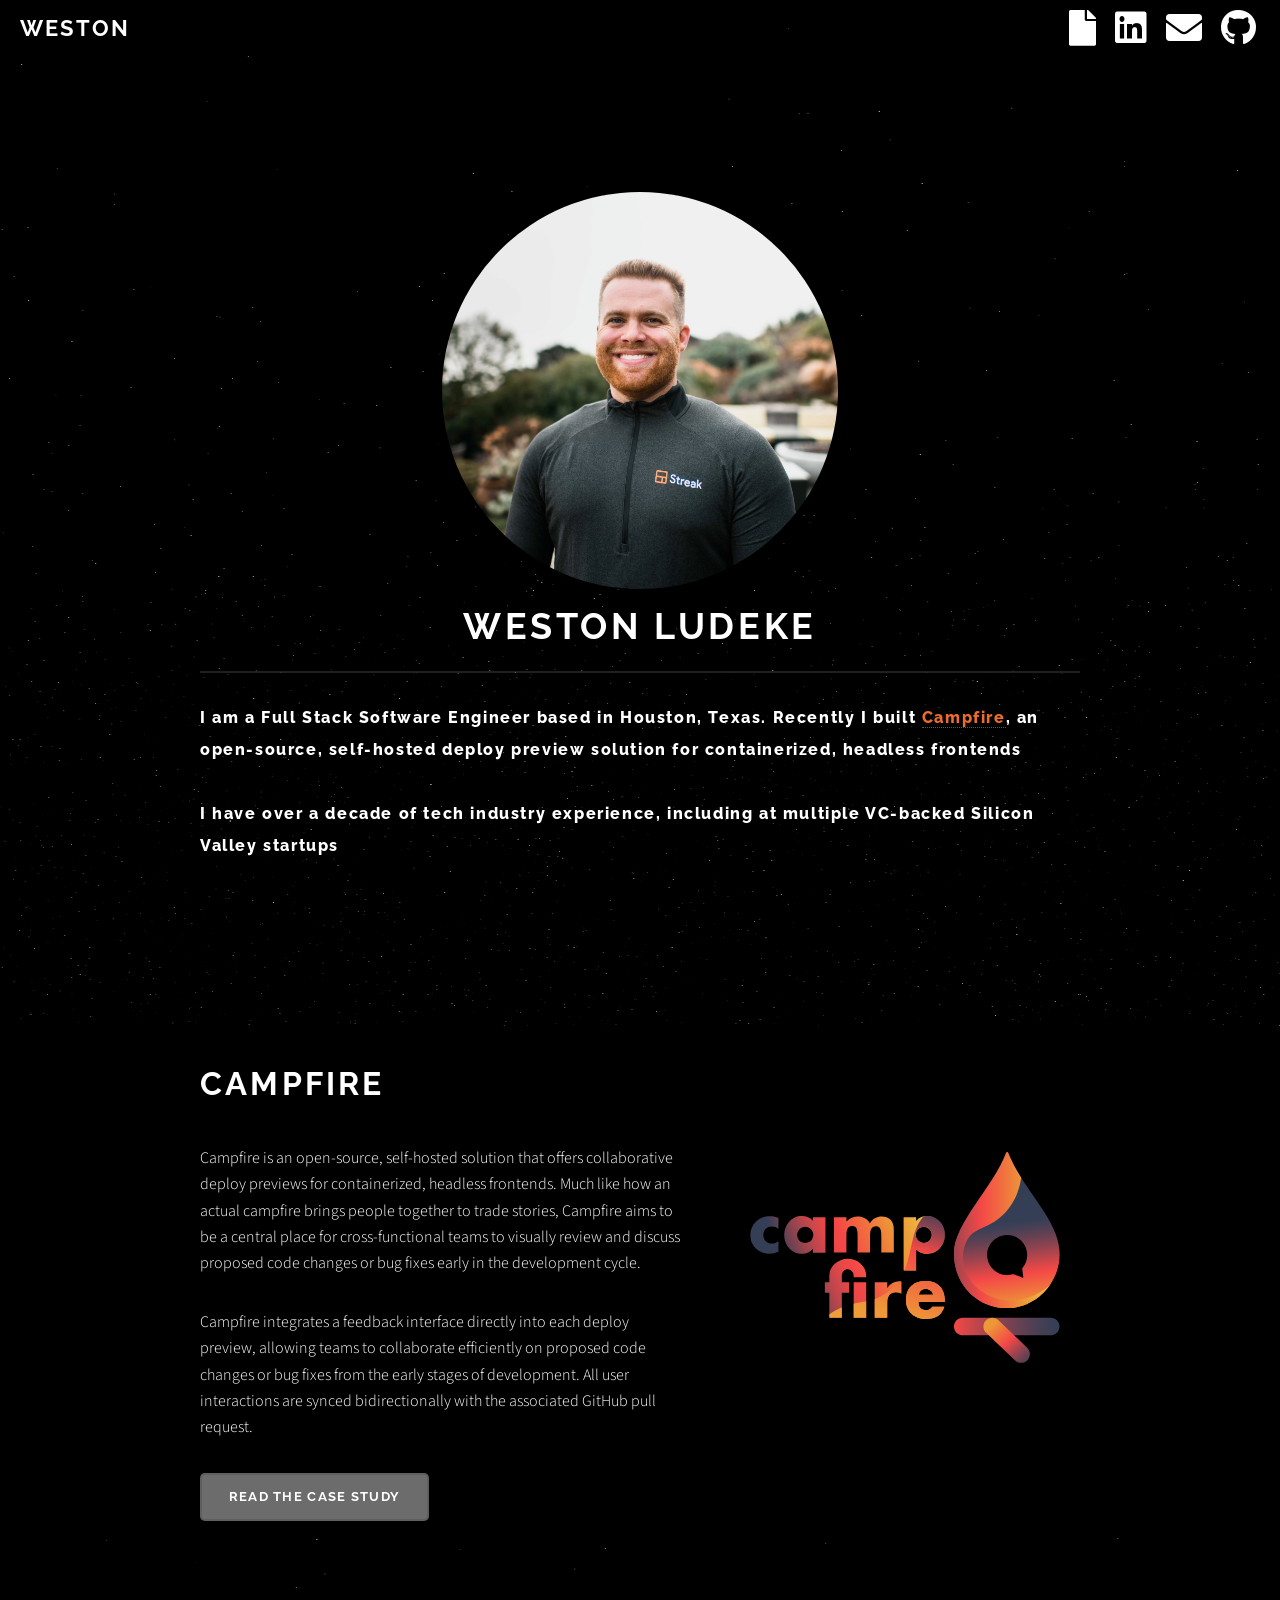
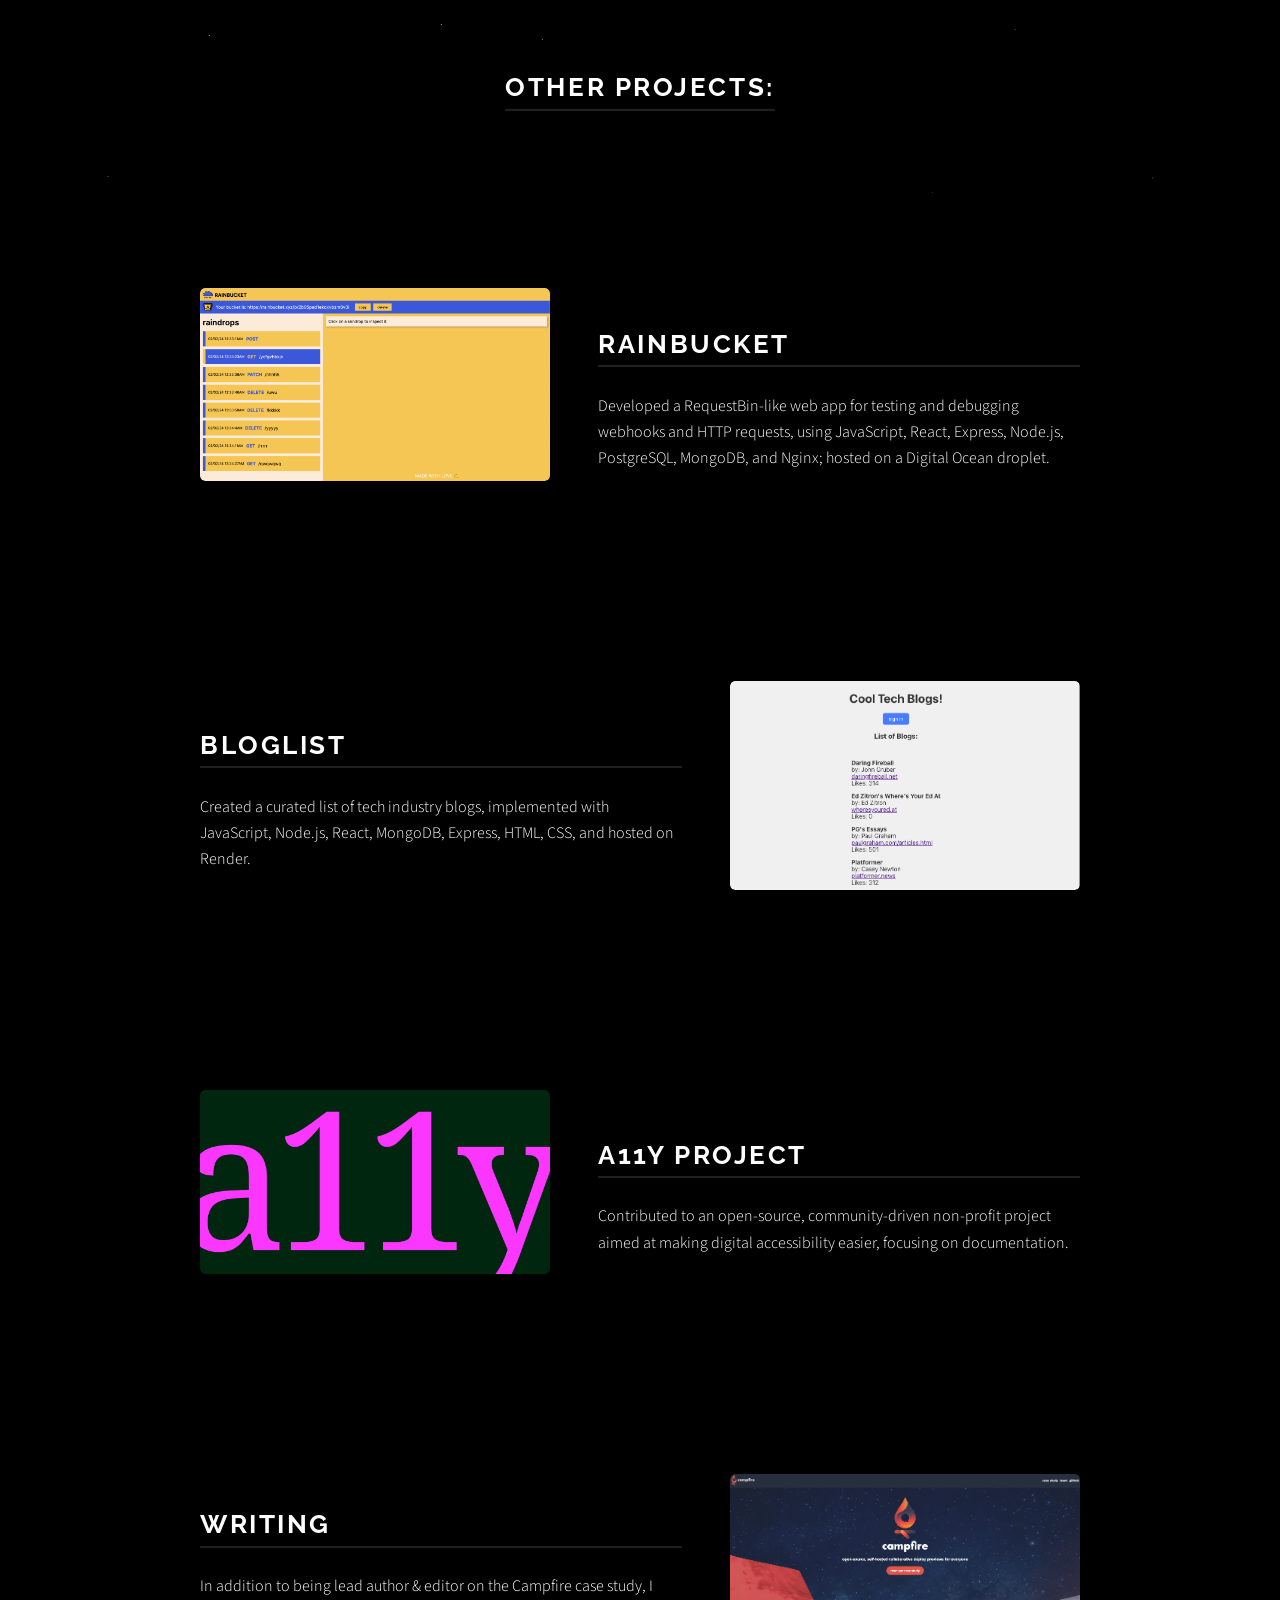
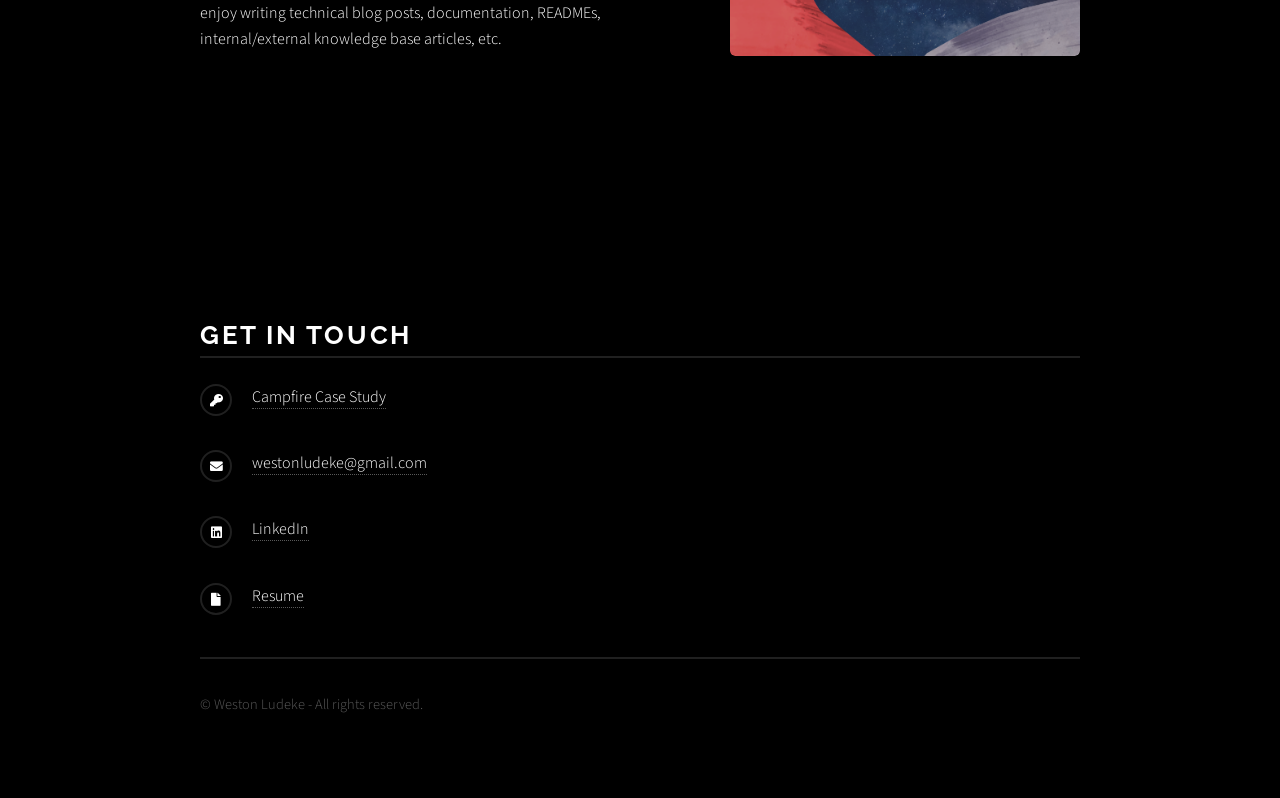
==== commit 8819c173: "add a11y project to homepage; add image for a11y project and for case study; update project text" ====
--- a/index.html
+++ b/index.html
@@ -82,7 +82,7 @@
           <div class="content">
             <h2 class="major">Rainbucket</h2>
             <p>
-              Developed a RequestBin like web app for testing and debugging webhooks and HTTP requests, using JavaScript, React, Express, Node.js, PostgreSQL, MongoDB, and Nginx; hosted on a Digital Ocean droplet.
+              Developed a RequestBin-like web app for testing and debugging webhooks and HTTP requests, using JavaScript, React, Express, Node.js, PostgreSQL, MongoDB, and Nginx; hosted on a Digital Ocean droplet.
             </p>
           </div>
         </div>
@@ -104,7 +104,20 @@
       <!-- Four -->
       <section id="four" class="wrapper alt spotlight style4">
         <div class="inner">
-          <span class="image"><img src="images/blogpost2.png" alt="blogpost screenshot" /></span>
+          <span class="image"><img src="images/a11y_project.png" alt="Ally Project logo" /></span>
+          <div class="content">
+            <h2 class="major">A11y Project</h2>
+            <p>
+              Contributed to an open-source, community-driven non-profit project aimed at making digital accessibility easier, focusing on documentation.
+            </p>
+          </div>
+        </div>
+      </section>
+
+      <!-- Five -->
+      <section id="four" class="wrapper alt spotlight style4">
+        <div class="inner">
+          <span class="image"><img src="images/case_study.png" alt="Campfire case study screenshot" /></span>
           <div class="content">
             <h2 class="major">Writing</h2>
             <p>
@@ -122,7 +135,7 @@
             <li class="icon solid fa-key"><a href="https://campfire-previews.github.io/" target="_blank">Campfire Case Study</a></li>
             <li class="icon solid fa-envelope"><a href="mailto:westonludeke+ghpages@gmail.com" target="_blank">westonludeke@gmail.com</a></li>
             <li class="icon brands fa-linkedin"><a href="https://www.linkedin.com/in/westonludeke/" target="_blank">LinkedIn</a></li>
-            <li class="icon solid fa-file"><a href="assets/files/" target="_blank">Resume</a></li>
+            <li class="icon solid fa-file"><a href="assets/files/Weston-Ludeke-Resume.pdf" target="_blank">Resume</a></li>
           </ul>
           <ul class="copyright">
             <li>&copy; Weston Ludeke - All rights reserved.</li>
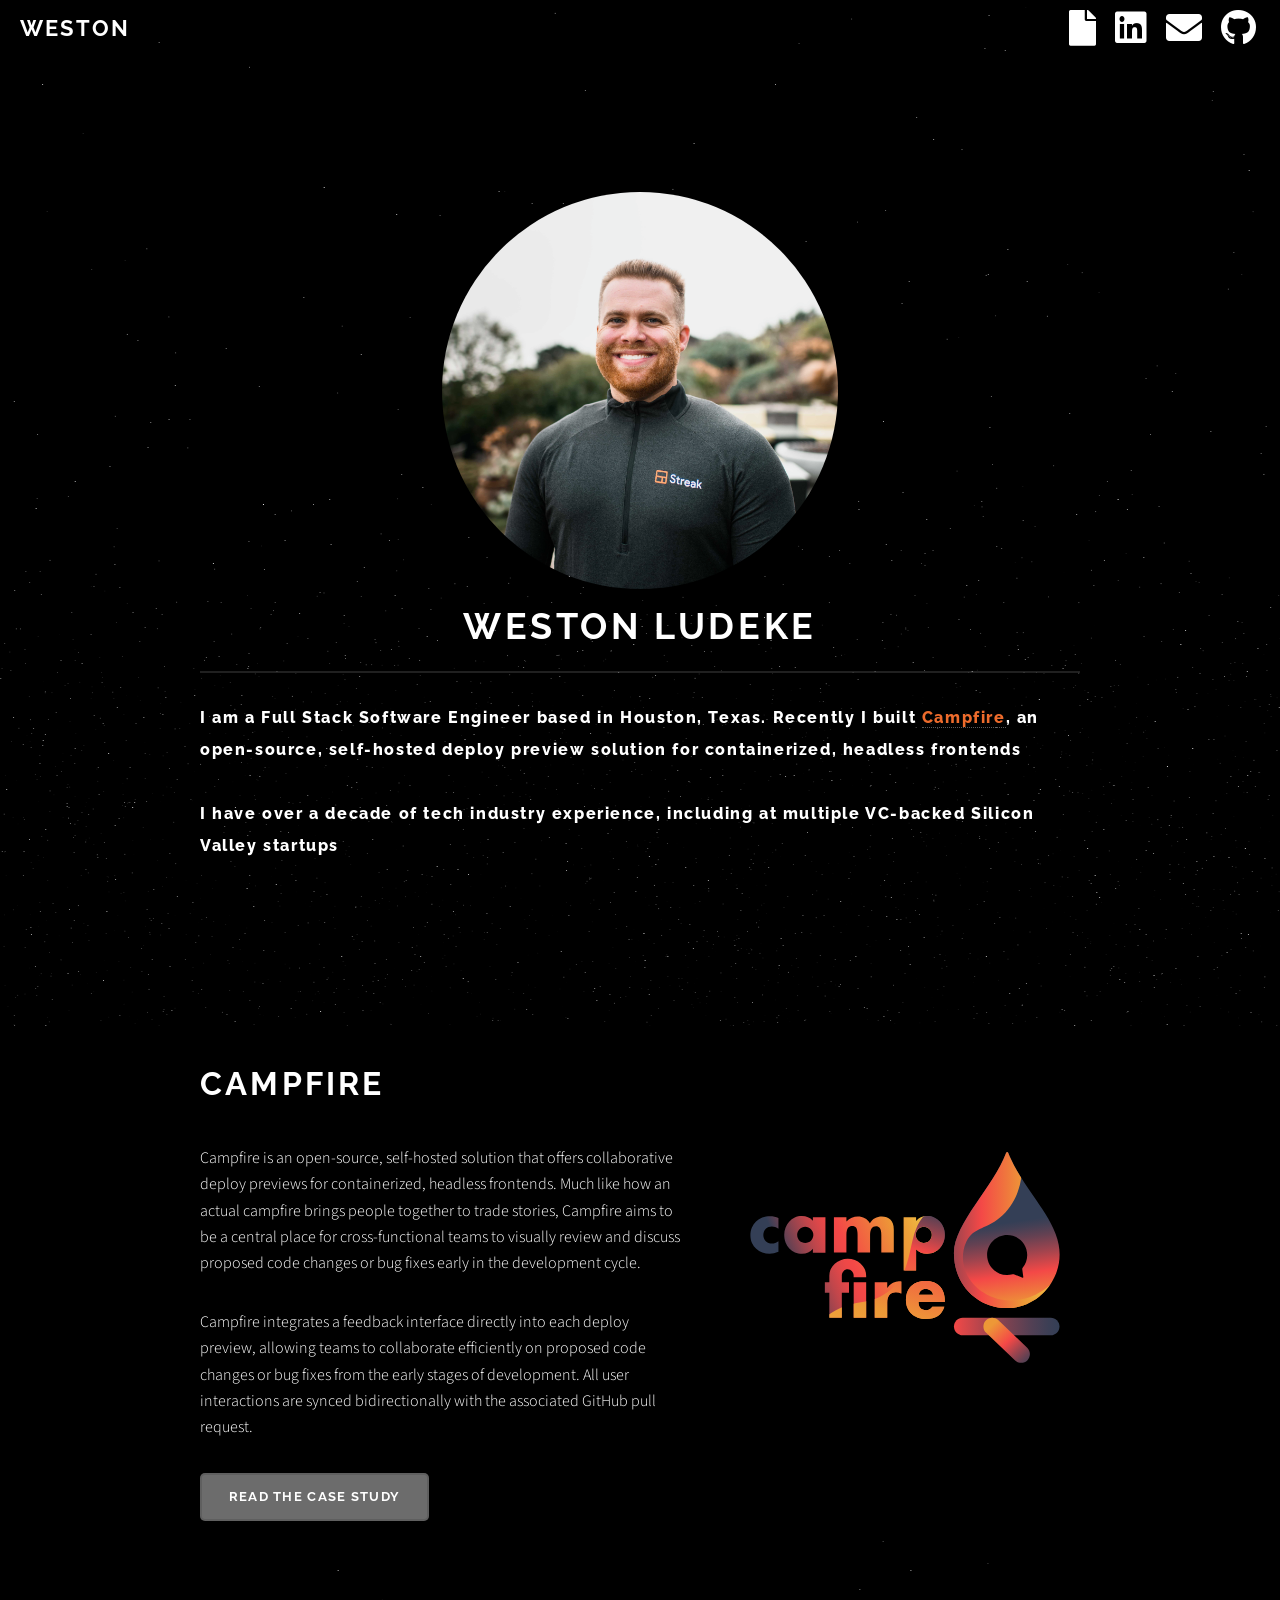
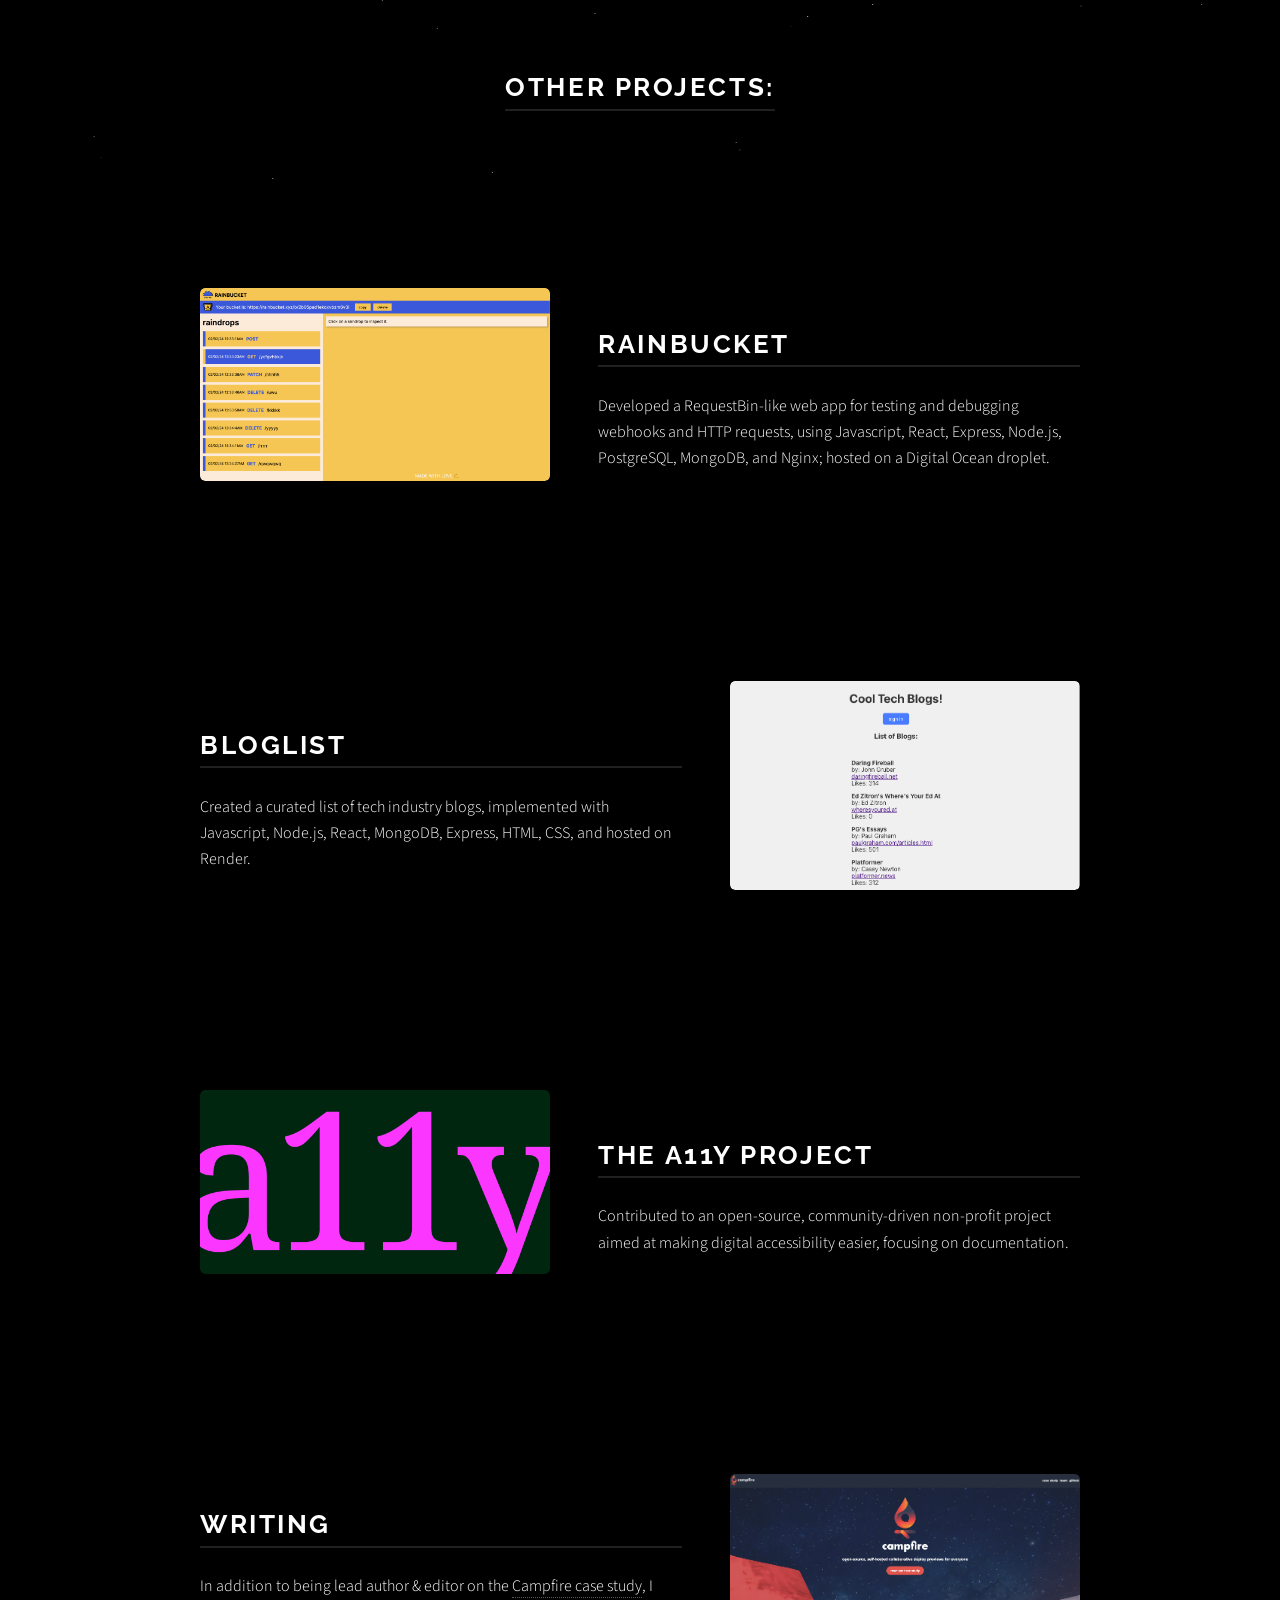
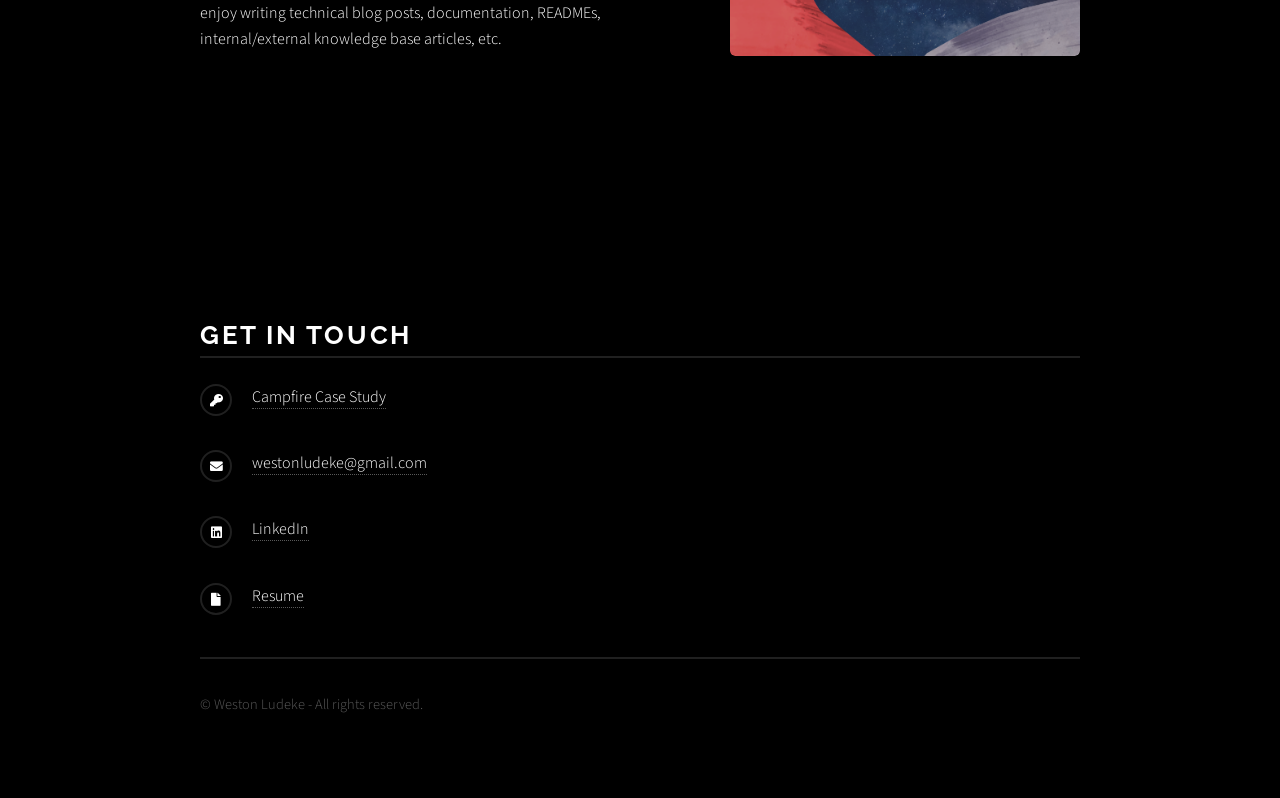
==== commit 7a33bc7e: "small updates to text" ====
--- a/index.html
+++ b/index.html
@@ -82,7 +82,7 @@
           <div class="content">
             <h2 class="major">Rainbucket</h2>
             <p>
-              Developed a RequestBin-like web app for testing and debugging webhooks and HTTP requests, using JavaScript, React, Express, Node.js, PostgreSQL, MongoDB, and Nginx; hosted on a Digital Ocean droplet.
+              Developed a RequestBin-like web app for testing and debugging webhooks and HTTP requests, using Javascript, React, Express, Node.js, PostgreSQL, MongoDB, and Nginx; hosted on a Digital Ocean droplet.
             </p>
           </div>
         </div>
@@ -95,7 +95,7 @@
           <div class="content">
             <h2 class="major">Bloglist</h2>
             <p>
-              Created a curated list of tech industry blogs, implemented with JavaScript, Node.js, React, MongoDB, Express, HTML, CSS, and hosted on Render.
+              Created a curated list of tech industry blogs, implemented with Javascript, Node.js, React, MongoDB, Express, HTML, CSS, and hosted on Render.
             </p>
           </div>
         </div>
@@ -106,7 +106,7 @@
         <div class="inner">
           <span class="image"><img src="images/a11y_project.png" alt="Ally Project logo" /></span>
           <div class="content">
-            <h2 class="major">A11y Project</h2>
+            <h2 class="major">The A11y Project</h2>
             <p>
               Contributed to an open-source, community-driven non-profit project aimed at making digital accessibility easier, focusing on documentation.
             </p>
@@ -121,7 +121,7 @@
           <div class="content">
             <h2 class="major">Writing</h2>
             <p>
-              In addition to being lead author & editor on the Campfire case study, I enjoy writing technical blog posts, documentation, READMEs, internal/external knowledge base articles, etc.
+              In addition to being lead author & editor on the <a href="https://campfire-previews.github.io/" target="_blank">Campfire case study</a>, I enjoy writing technical blog posts, documentation, READMEs, internal/external knowledge base articles, etc.
             </p>
           </div>
         </div>
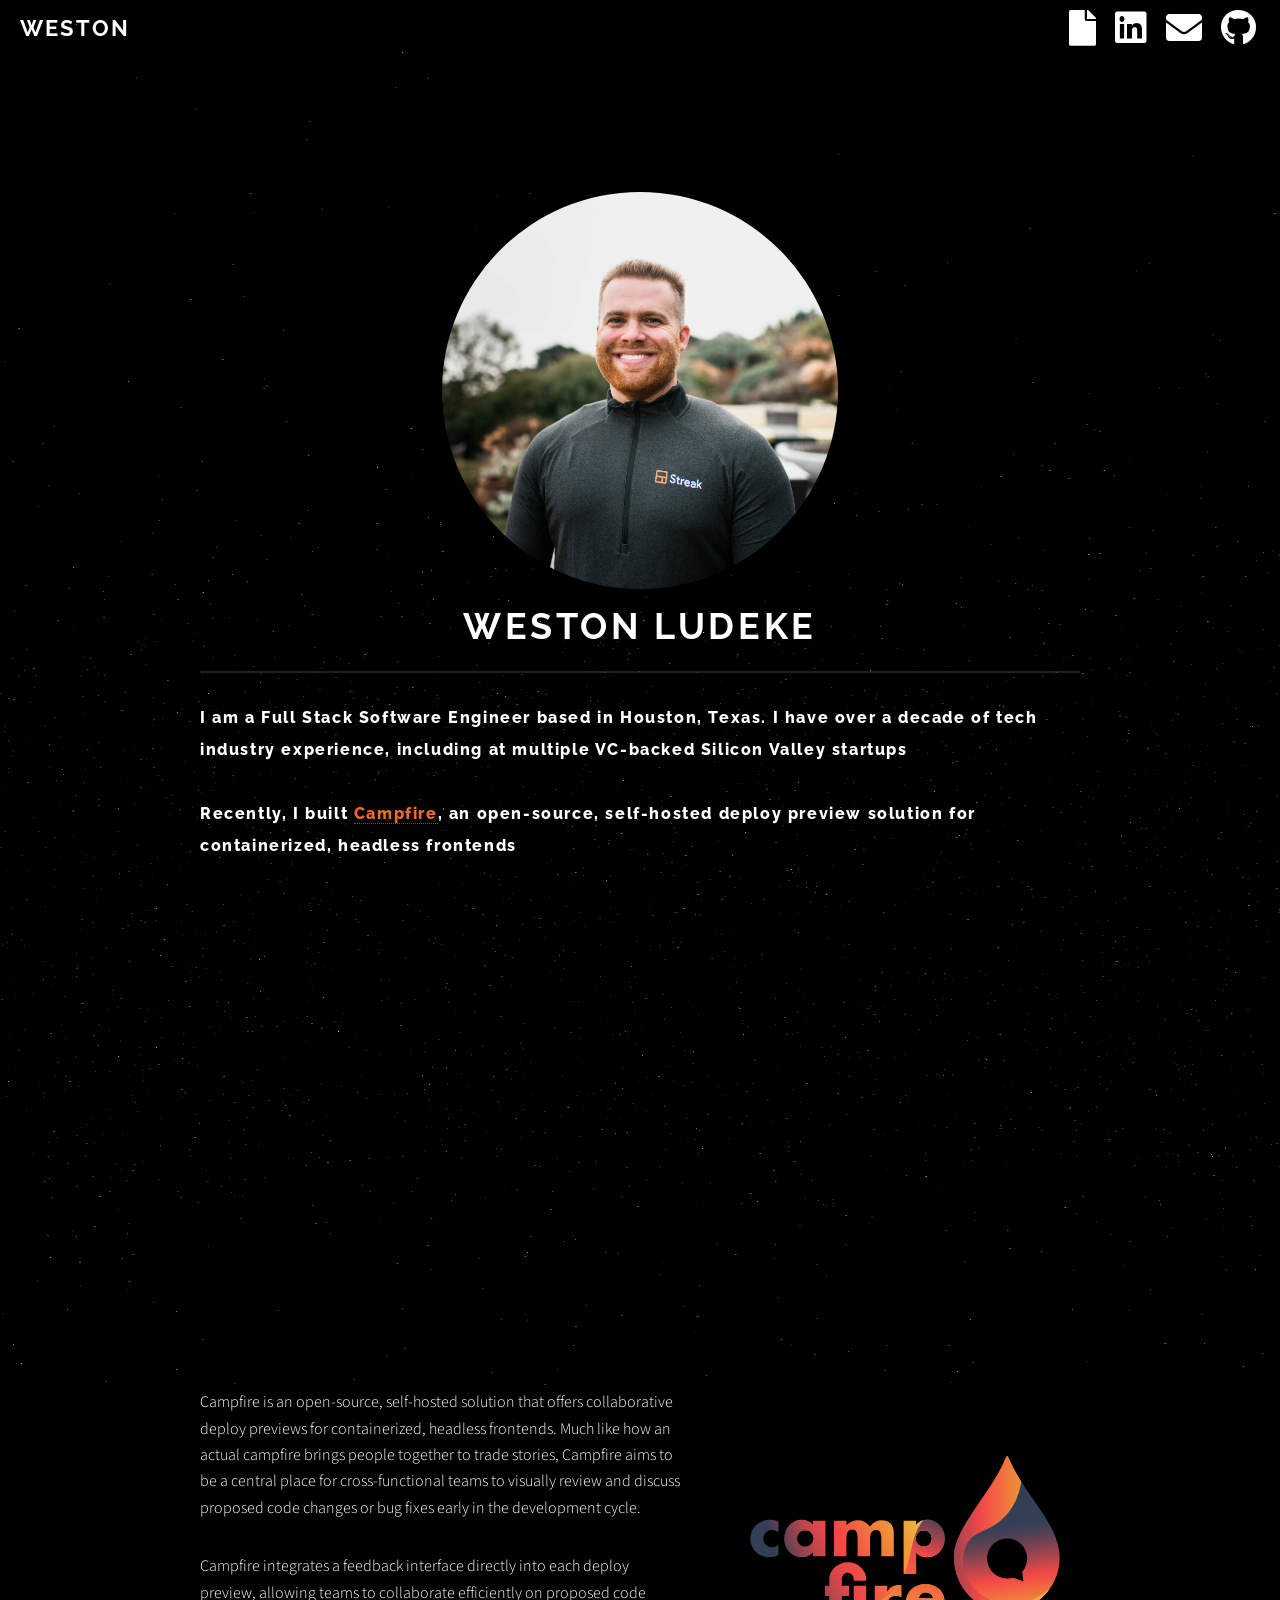
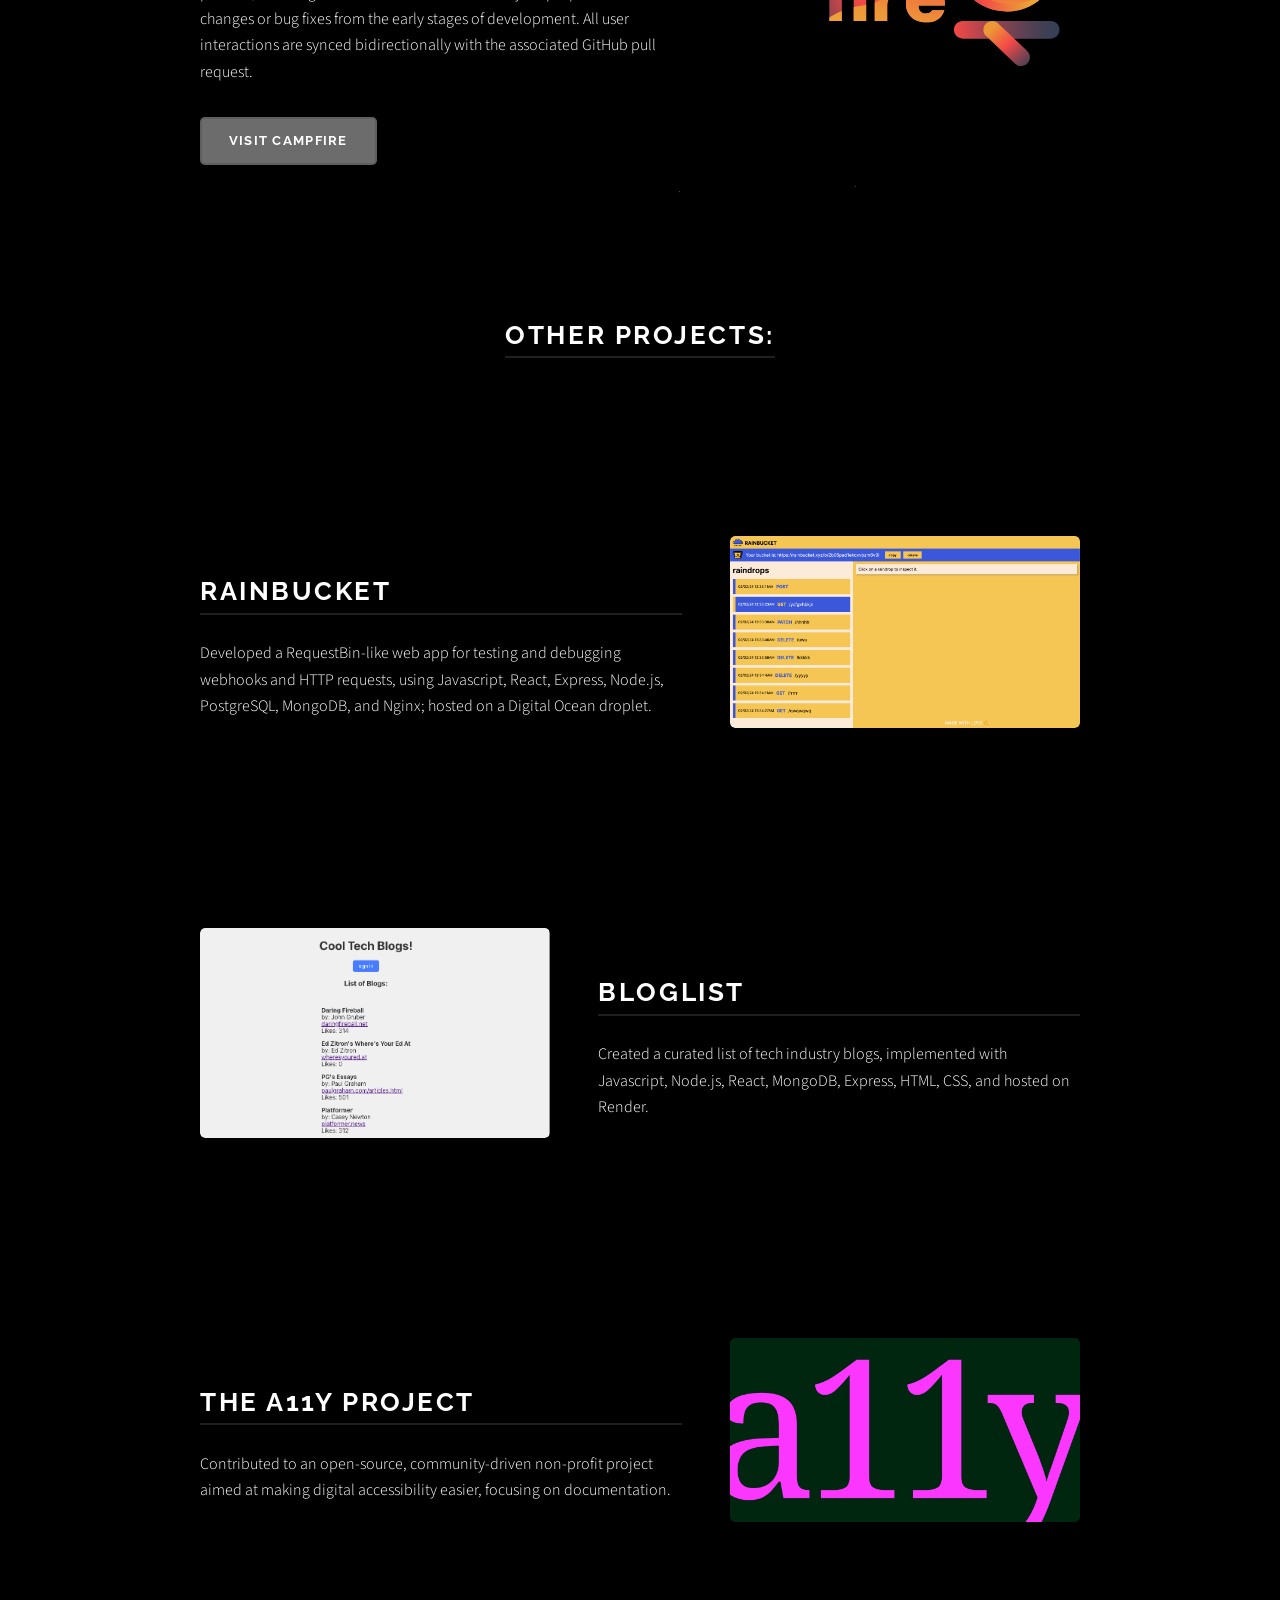
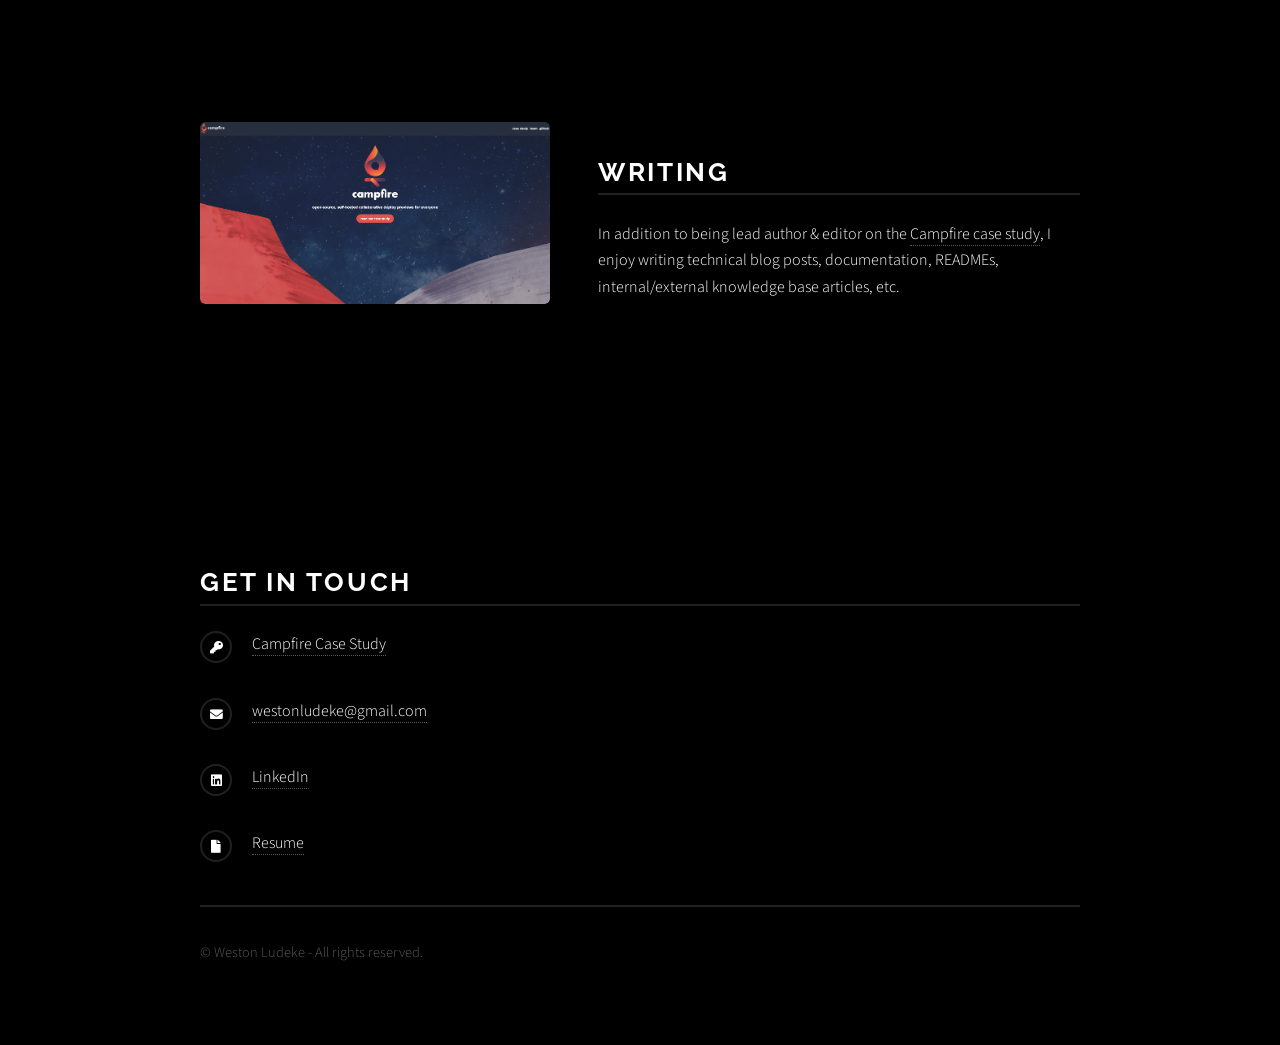
==== commit 2841740a: "add video above section one and associated styling" ====
--- a/index.html
+++ b/index.html
@@ -37,17 +37,22 @@
     id="canvas"></canvas>
     <!-- Banner -->
     <section id="banner">
-
-
       <div class="inner">
         <span class="image medium" id="headshot"
         ><img src="images/weston.png" alt="Weston photo"
         /></span>
         <h2>Weston Ludeke</h2>
         <p>
-          I am a Full Stack Software Engineer based in Houston, Texas. Recently I built <a href="https://campfire-previews.github.io" target="_blank"><span class="campfire-highlight">Campfire</span></a>, an open-source, self-hosted deploy preview solution for containerized, headless frontends
+          I am a Full Stack Software Engineer based in Houston, Texas. I have over a decade of tech industry experience, including at multiple VC-backed Silicon Valley startups
         </p>
-        <p>I have over a decade of tech industry experience, including at multiple VC-backed Silicon Valley startups</p>
+        <p>Recently, I built <a href="https://campfire-previews.github.io" target="_blank"><span class="campfire-highlight">Campfire</span></a>, an open-source, self-hosted deploy preview solution for containerized, headless frontends</p>
+      </div>
+    </section>
+
+    <!-- Video -->
+    <section>
+      <div class="video-container">
+        <div style="padding:56.25% 0 0 0;position:relative;"><iframe src="https://player.vimeo.com/video/939133109?badge=0&amp;autopause=0&amp;player_id=0&amp;app_id=58479" frameborder="0" allow="autoplay; fullscreen; picture-in-picture; clipboard-write" style="position:absolute;top:0;left:0;width:100%;height:100%;" title="Campfire"></iframe></div><script src="https://player.vimeo.com/api/player.js"></script>
       </div>
     </section>
 
@@ -58,14 +63,14 @@
         <div class="inner">
           <a href="https://campfire-previews.github.io" target="_blank" class="image"><img src="images/campfire.svg" alt="Campfire logo" /></a>
           <div class="content">
-            <h2 class="major">Campfire</h2>
+            <!-- <h2 class="major">Campfire</h2> -->
             <p>
               Campfire is an open-source, self-hosted solution that offers collaborative deploy previews for containerized, headless frontends. Much like how an actual campfire brings people together to trade stories, Campfire aims to be a central place for cross-functional teams to visually review and discuss proposed code changes or bug fixes early in the development cycle.
             </p>
             <p>
               Campfire integrates a feedback interface directly into each deploy preview, allowing teams to collaborate efficiently on proposed code changes or bug fixes from the early stages of development. All user interactions are synced bidirectionally with the associated GitHub pull request.
             </p>
-            <a href="https://campfire-previews.github.io" target="_blank" class="button">Read The Case Study</a>
+            <div class="visit-campfire-button"><a href="https://campfire-previews.github.io" target="_blank" class="button">Visit Campfire</a></div>
           </div>
         </div>
       </section>
--- a/assets/css/main.css
+++ b/assets/css/main.css
@@ -4266,3 +4266,18 @@
     text-align: center; 
   }
 }
+
+.video-container {
+  position: relative;
+  width: 50%; /* Adjust width as needed */
+  margin: 0 auto; /* Centering the video */
+}
+
+.video-container iframe {
+  position: absolute;
+  top: 0;
+  left: 0;
+  width: 100%;
+  height: 100%;
+}
+
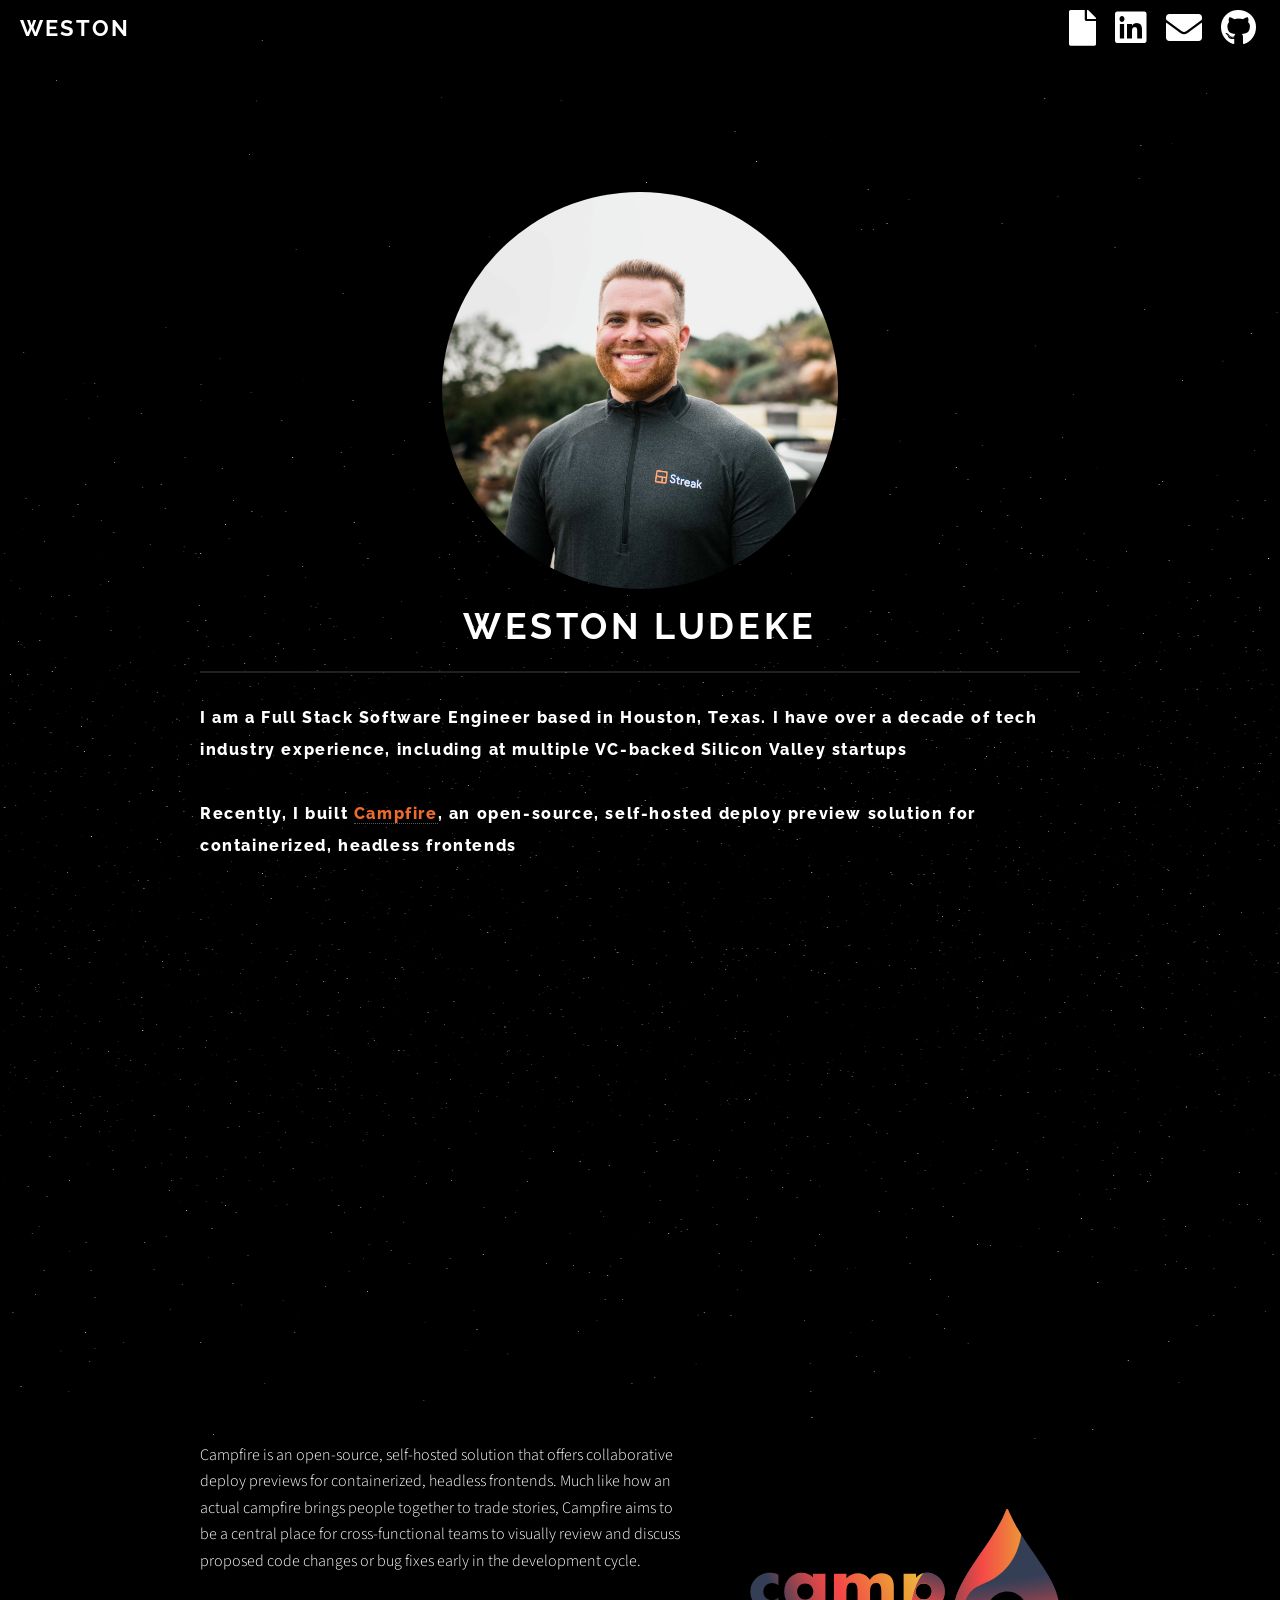
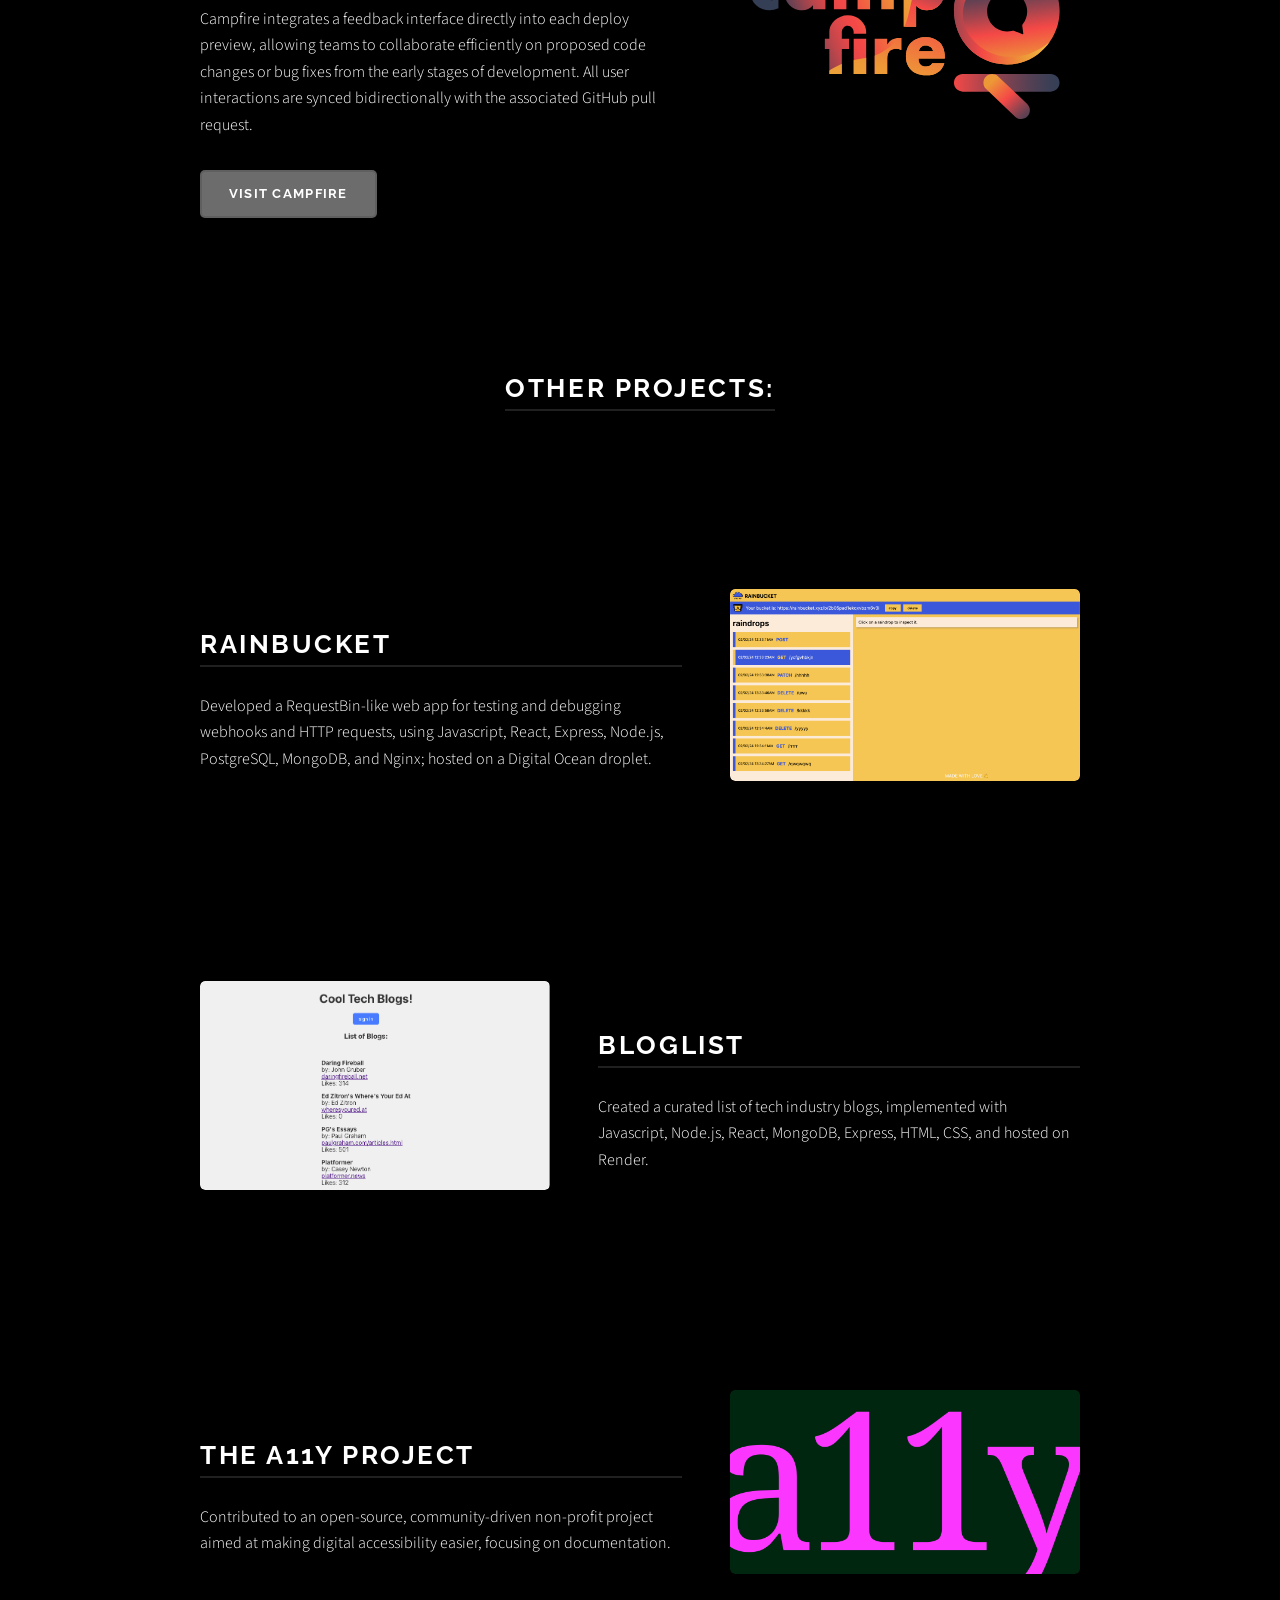
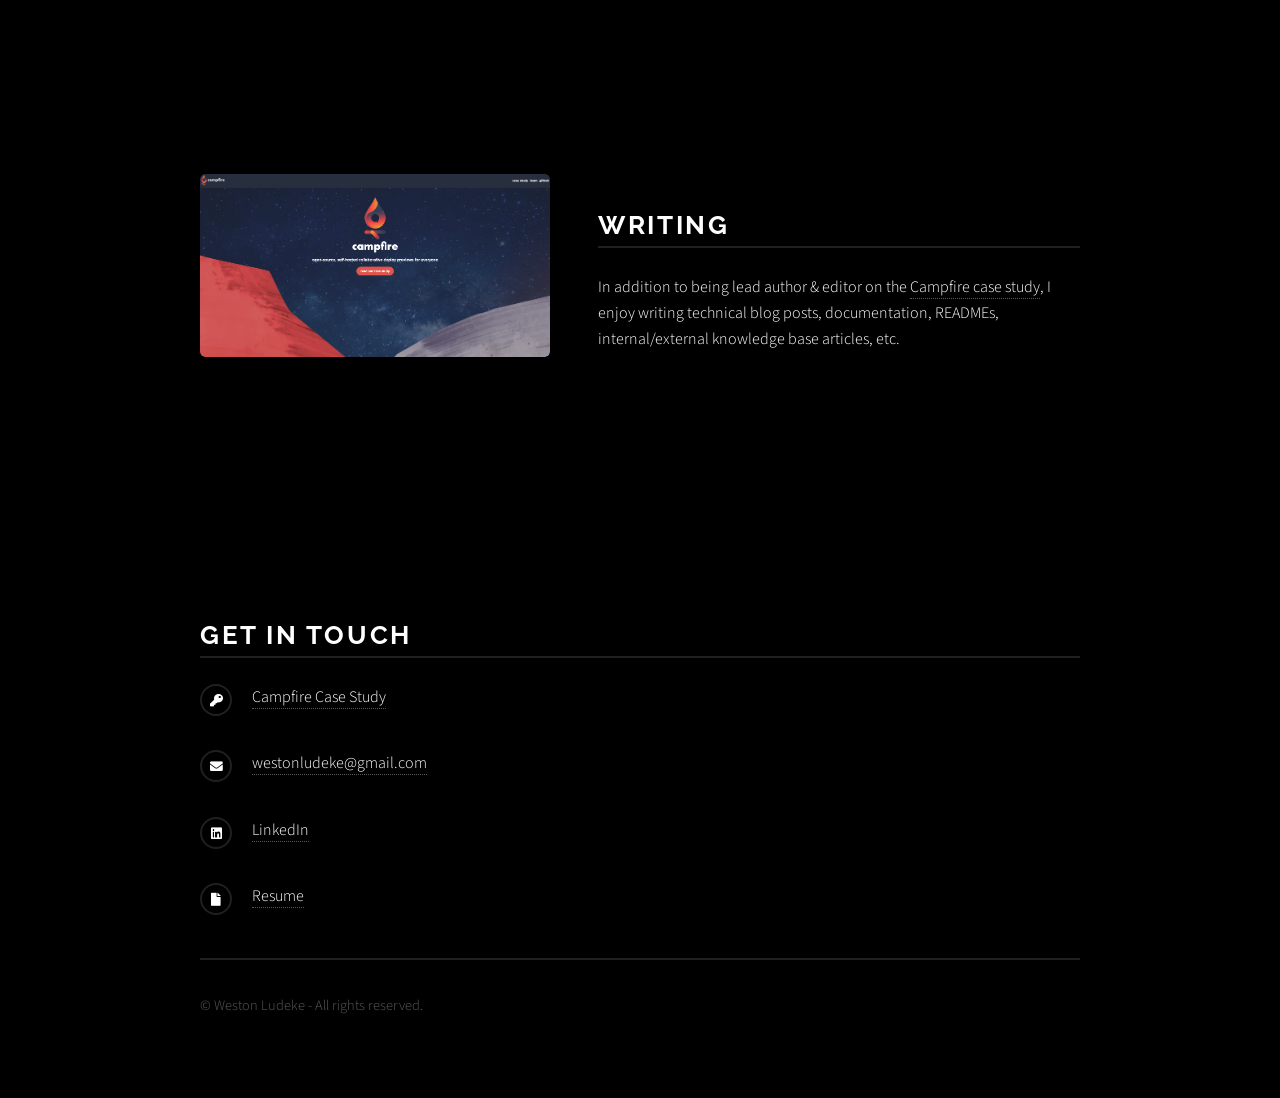
==== commit 2c5d9178: "add breaks after header section" ====
--- a/index.html
+++ b/index.html
@@ -48,7 +48,7 @@
         <p>Recently, I built <a href="https://campfire-previews.github.io" target="_blank"><span class="campfire-highlight">Campfire</span></a>, an open-source, self-hosted deploy preview solution for containerized, headless frontends</p>
       </div>
     </section>
-
+    <br><br>
     <!-- Video -->
     <section>
       <div class="video-container">
--- a/assets/css/main.css
+++ b/assets/css/main.css
@@ -4269,8 +4269,8 @@
 
 .video-container {
   position: relative;
-  width: 50%; /* Adjust width as needed */
-  margin: 0 auto; /* Centering the video */
+  width: 50%;
+  margin: 0 auto;
 }
 
 .video-container iframe {
@@ -4281,3 +4281,9 @@
   height: 100%;
 }
 
+
+@media (max-width: 1024px) {
+  .video-container {
+    width: 90%;
+  }
+}
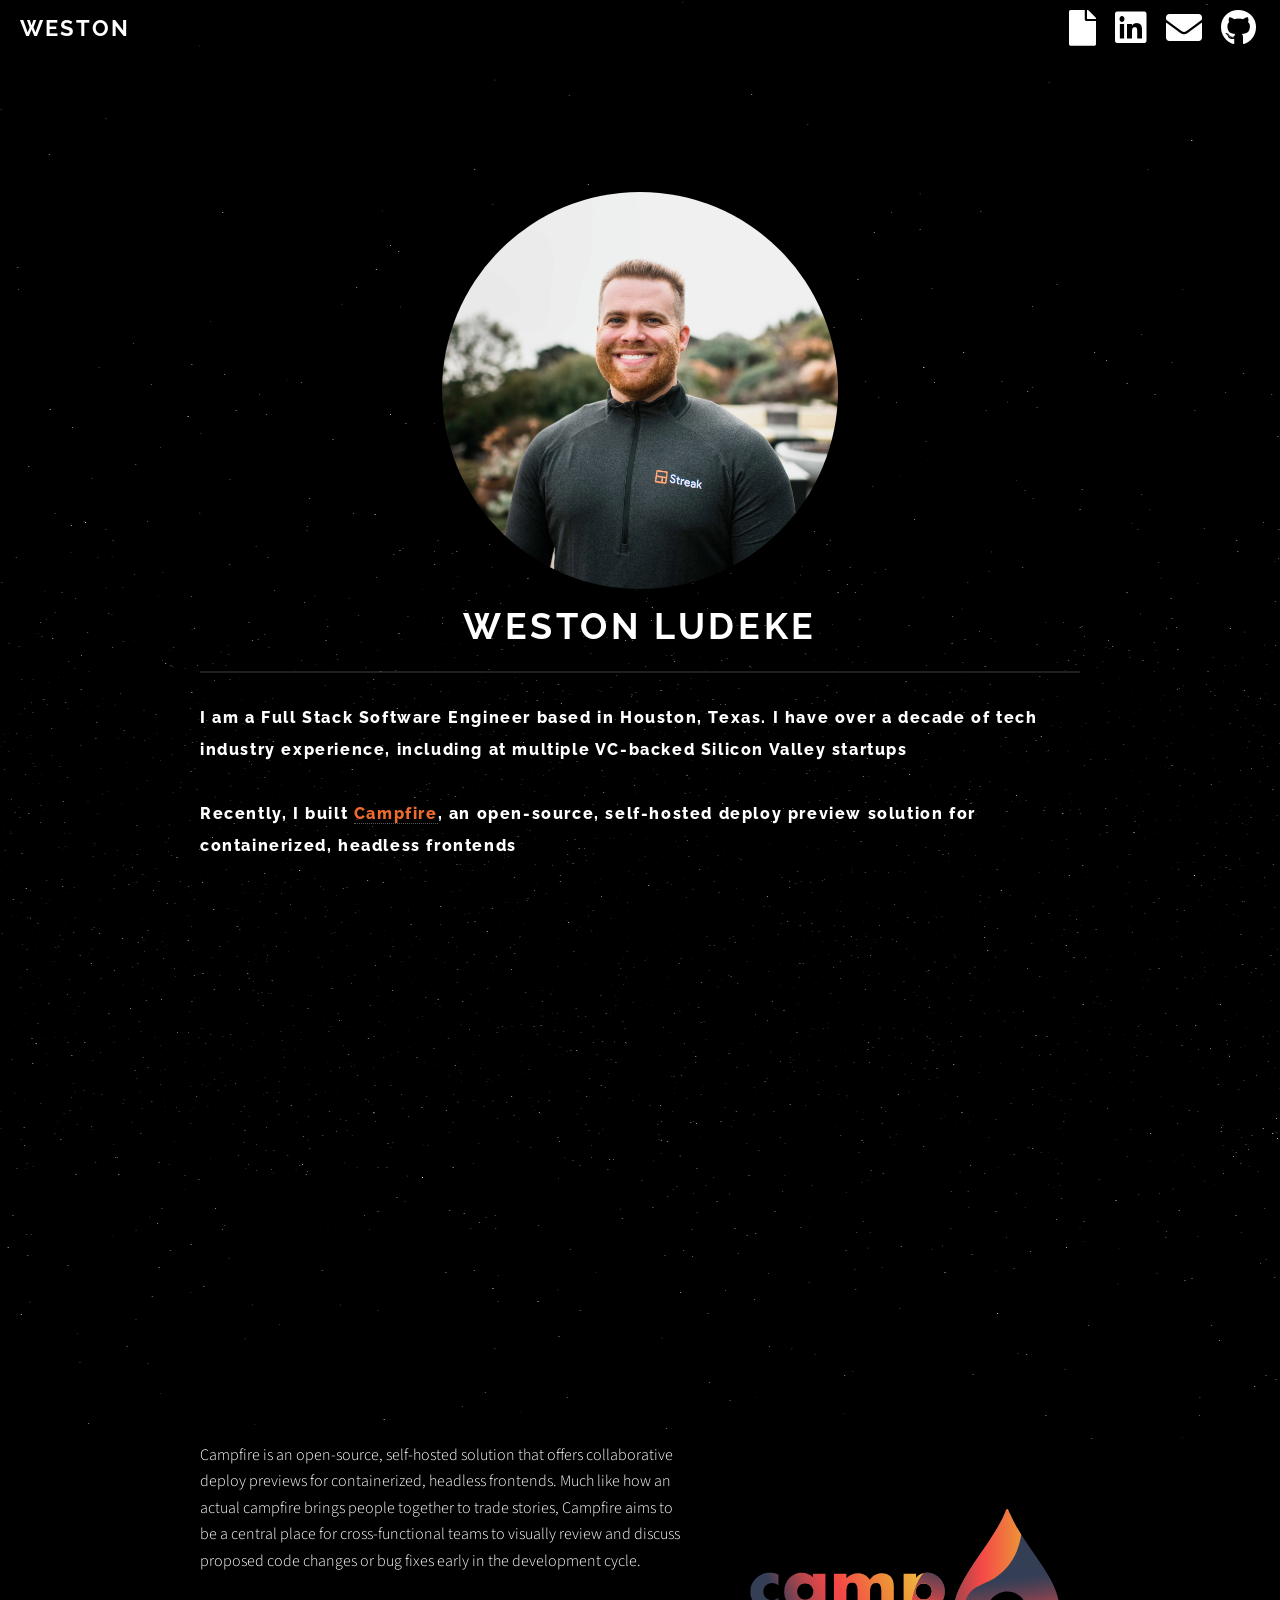
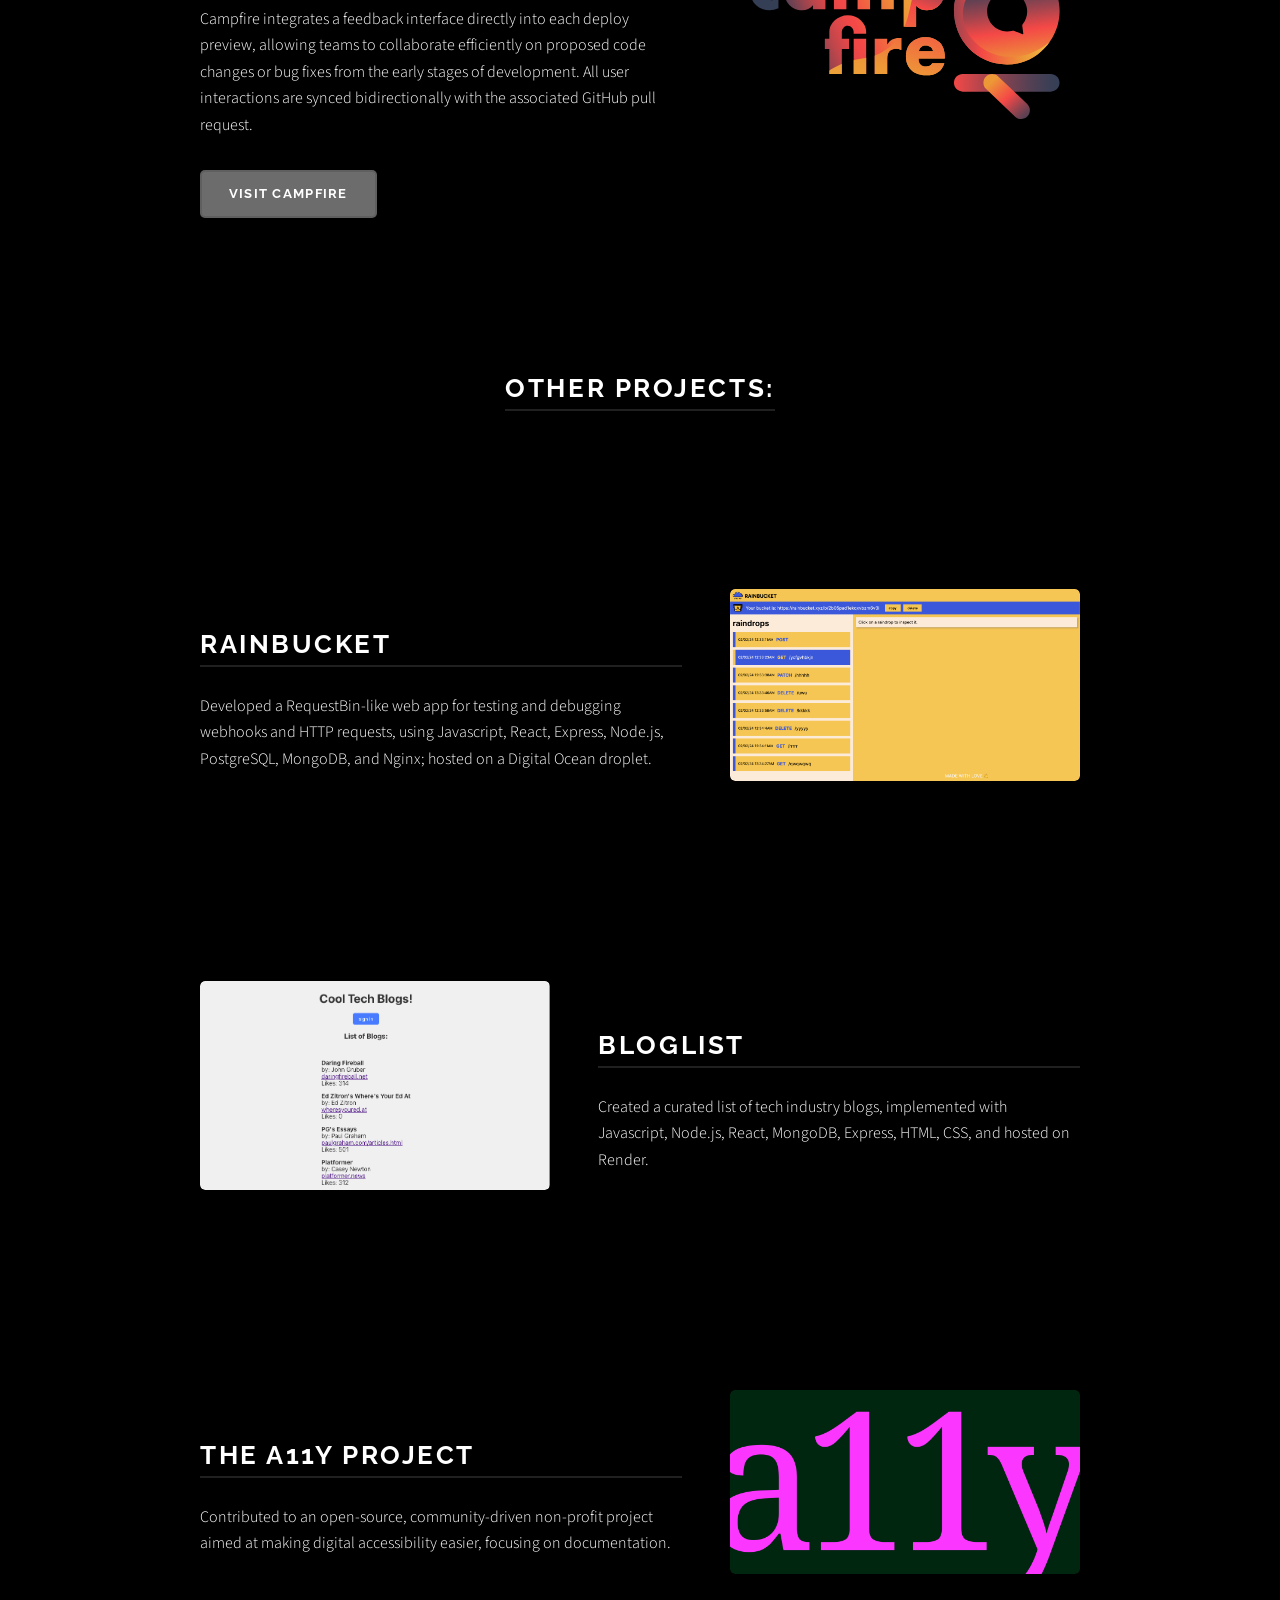
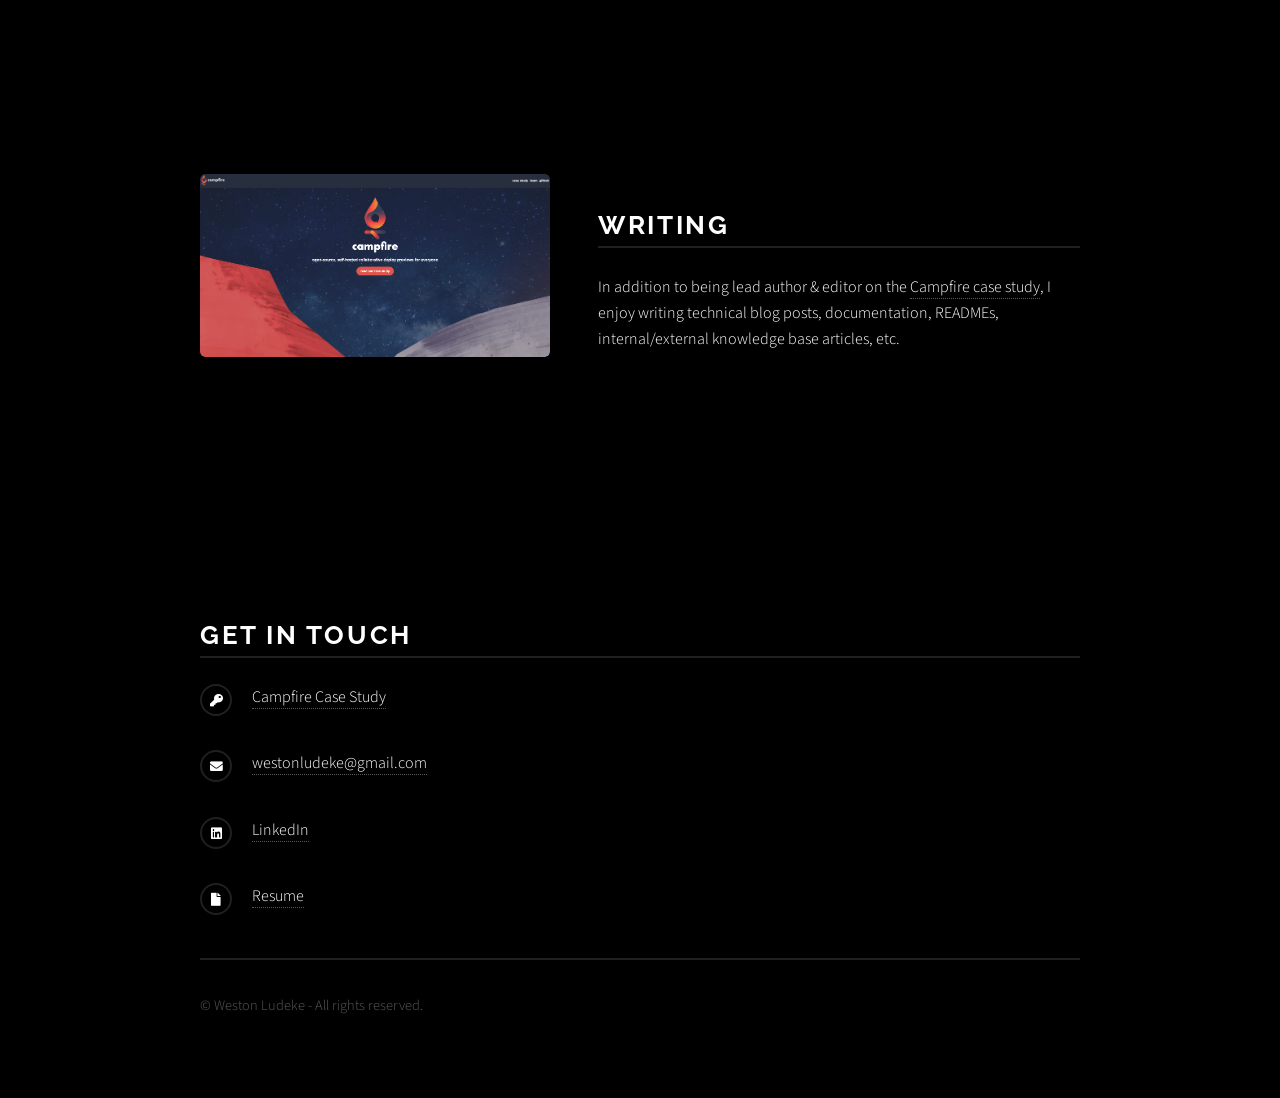
==== commit fa450c13: "update resume" ====
--- a/index.html
+++ b/index.html
@@ -27,7 +27,7 @@
     <header id="header" class="alt">
       <h1><a href="https://github.com/westonludeke">Weston</a></h1>
       <ul class="icons" id="icons">
-        <li><a href="assets/files/Weston-Ludeke-Resume.pdf" target="_blank" class="icon solid fa-file"><span class="label">Resume</span></a></li>
+        <li><a href="assets/files/Weston_Ludeke_Resume.pdf" target="_blank" class="icon solid fa-file"><span class="label">Resume</span></a></li>
         <li><a href="https://www.linkedin.com/in/westonludeke" target="_blank" class="icon brands fa-linkedin"><span class="label">LinkedIn</span></a></li>
         <li><a href="mailto:westonludeke+ghpages@gmail.com" target="_blank" class="icon solid fa-envelope "><span class="label">Email</span></a></li>
         <li><a href="https://github.com/westonludeke" target="_blank" class="icon brands fa-github"><span class="label">GitHub</span></a></li>
@@ -140,7 +140,7 @@
             <li class="icon solid fa-key"><a href="https://campfire-previews.github.io/" target="_blank">Campfire Case Study</a></li>
             <li class="icon solid fa-envelope"><a href="mailto:westonludeke+ghpages@gmail.com" target="_blank">westonludeke@gmail.com</a></li>
             <li class="icon brands fa-linkedin"><a href="https://www.linkedin.com/in/westonludeke/" target="_blank">LinkedIn</a></li>
-            <li class="icon solid fa-file"><a href="assets/files/Weston-Ludeke-Resume.pdf" target="_blank">Resume</a></li>
+            <li class="icon solid fa-file"><a href="assets/files/Weston_Ludeke_Resume.pdf" target="_blank">Resume</a></li>
           </ul>
           <ul class="copyright">
             <li>&copy; Weston Ludeke - All rights reserved.</li>
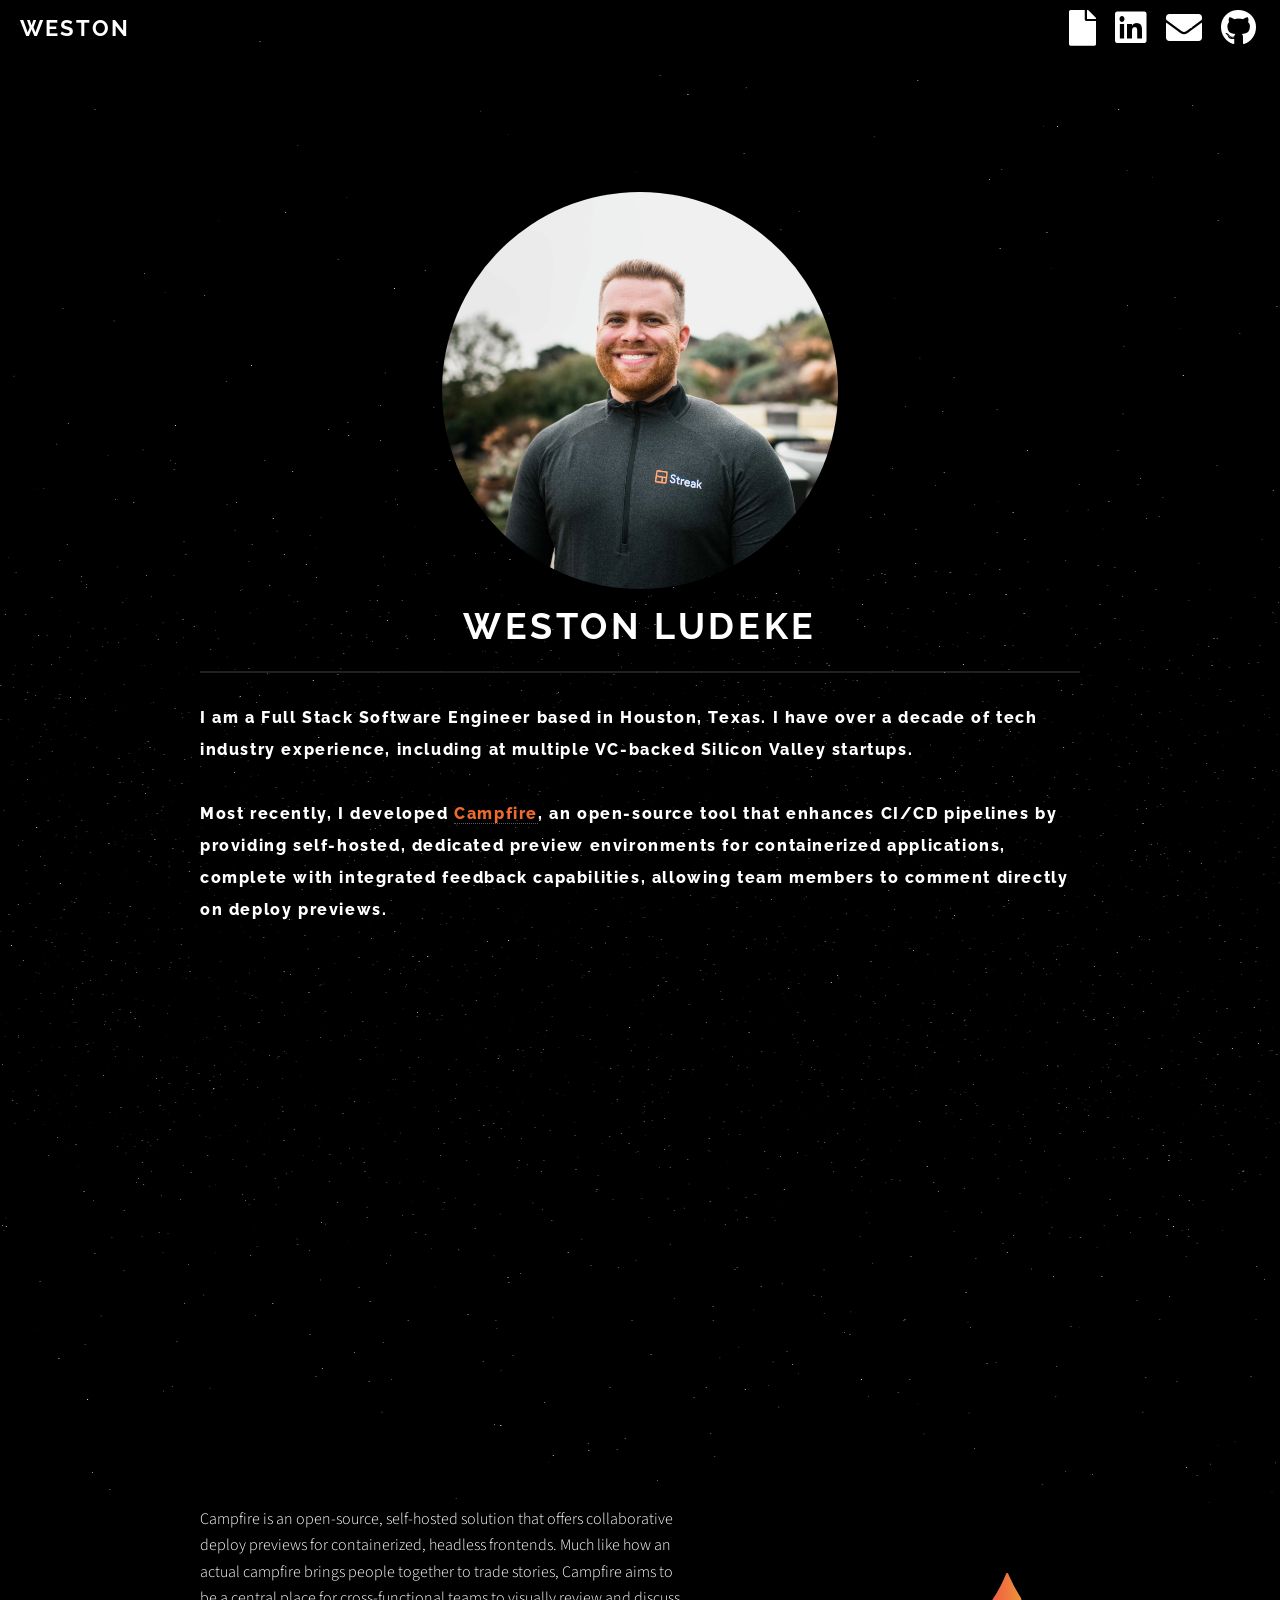
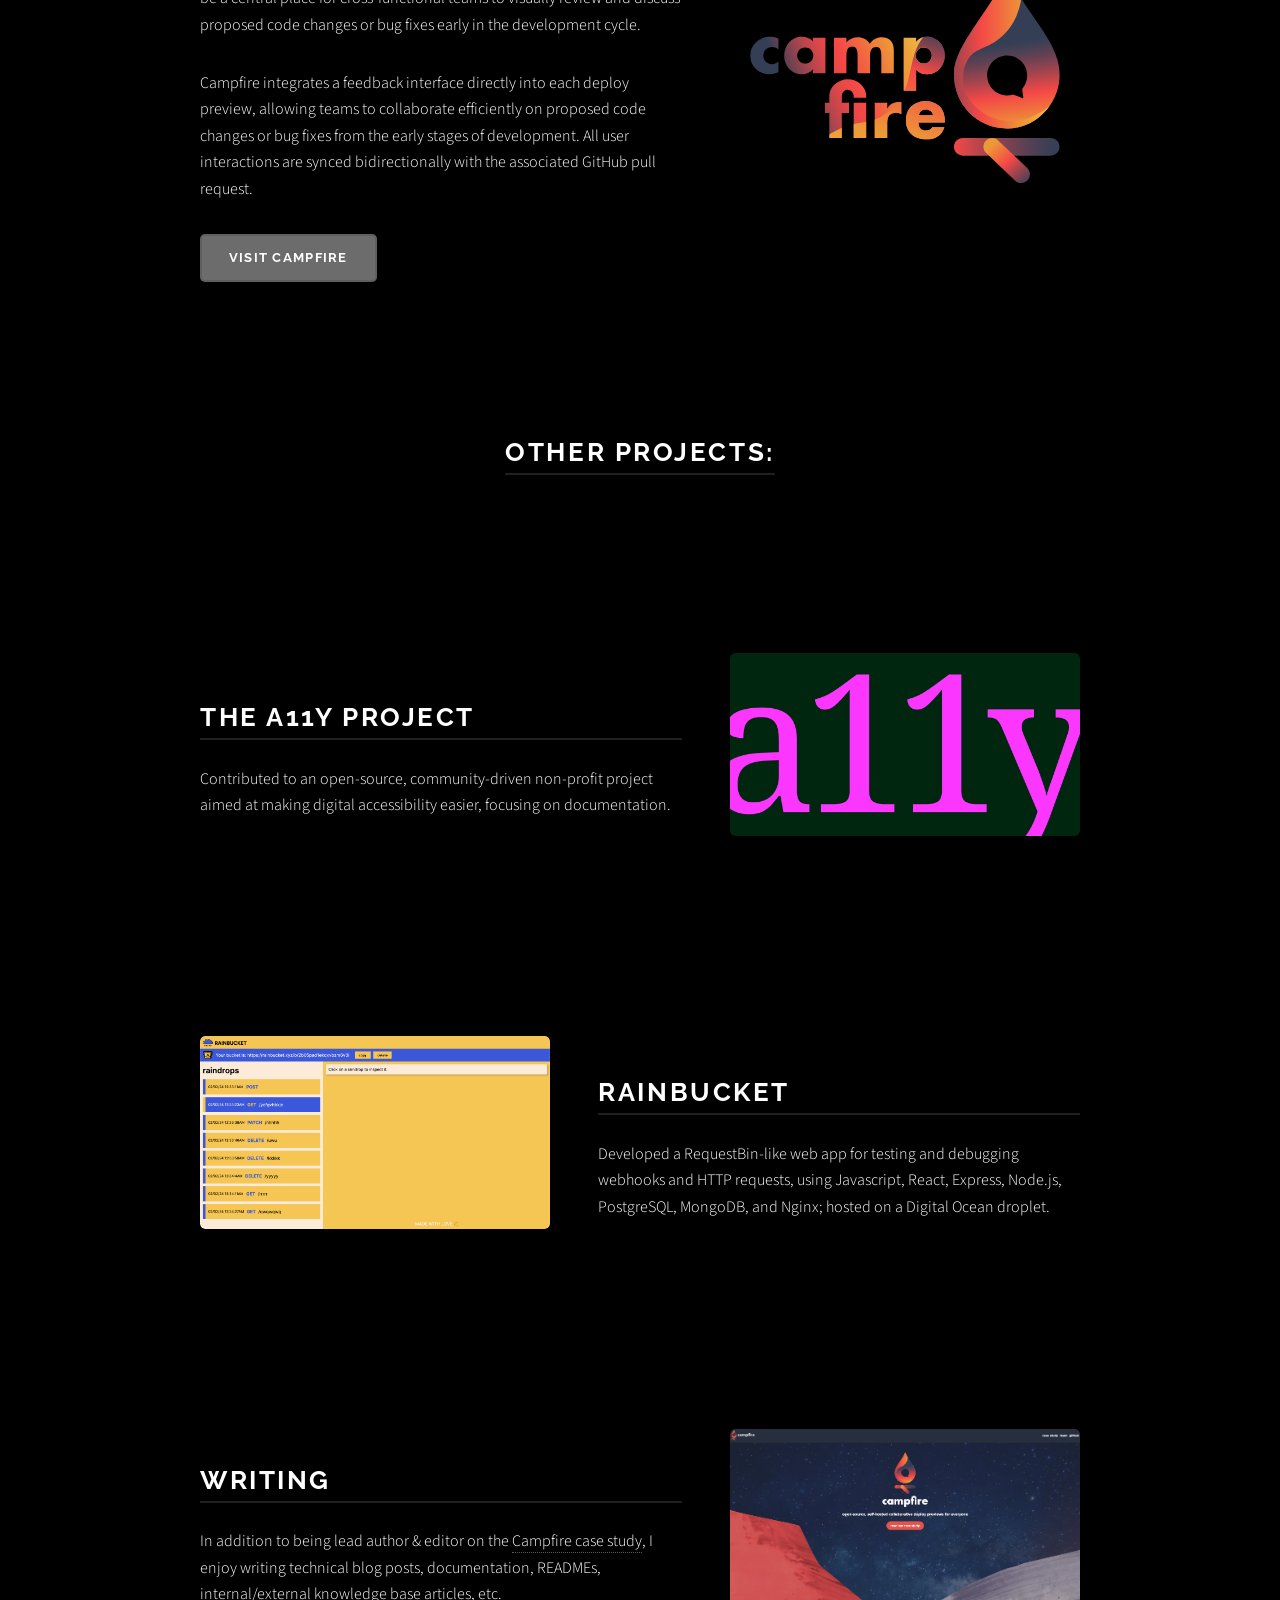
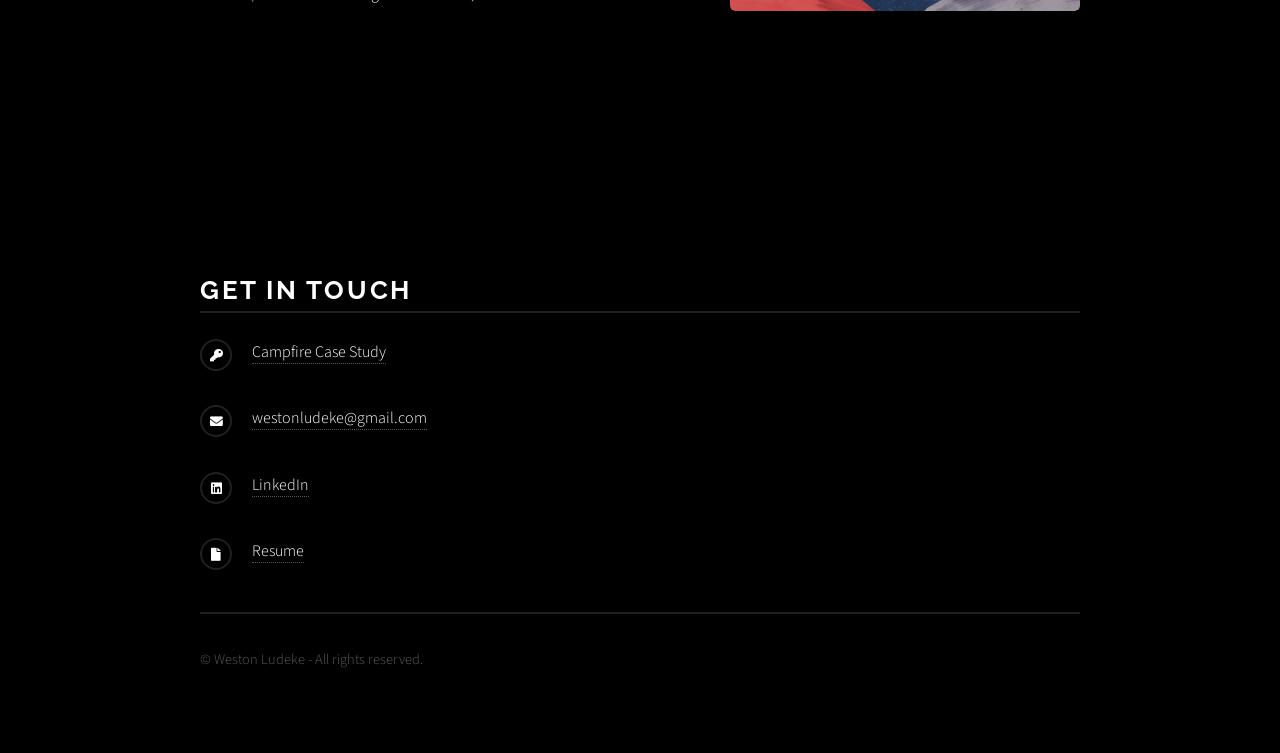
==== commit c88cb317: "reword Campfire intro; reorder projects" ====
--- a/index.html
+++ b/index.html
@@ -43,9 +43,10 @@
         /></span>
         <h2>Weston Ludeke</h2>
         <p>
-          I am a Full Stack Software Engineer based in Houston, Texas. I have over a decade of tech industry experience, including at multiple VC-backed Silicon Valley startups
+          I am a Full Stack Software Engineer based in Houston, Texas. I have over a decade of tech industry experience, including at multiple VC-backed Silicon Valley startups.
         </p>
-        <p>Recently, I built <a href="https://campfire-previews.github.io" target="_blank"><span class="campfire-highlight">Campfire</span></a>, an open-source, self-hosted deploy preview solution for containerized, headless frontends</p>
+        <!-- <p>Recently, I built <a href="https://campfire-previews.github.io" target="_blank"><span class="campfire-highlight">Campfire</span></a>, an open-source, self-hosted deploy preview solution for containerized, headless frontends.</p> -->
+        <p>Most recently, I developed <a href="https://campfire-previews.github.io" target="_blank"><span class="campfire-highlight">Campfire</span></a>, an open-source tool that enhances CI/CD pipelines by providing self-hosted, dedicated preview environments for containerized applications, complete with integrated feedback capabilities, allowing team members to comment directly on deploy previews.</p>
       </div>
     </section>
     <br><br>
@@ -80,6 +81,19 @@
       <h2 class="major">Other Projects:</h2>
     </section>
 
+    <!-- Four -->
+    <section id="four" class="wrapper alt spotlight style4">
+      <div class="inner">
+        <span class="image"><img src="images/a11y_project.png" alt="Ally Project logo" /></span>
+        <div class="content">
+          <h2 class="major">The A11y Project</h2>
+          <p>
+            Contributed to an open-source, community-driven non-profit project aimed at making digital accessibility easier, focusing on documentation.
+          </p>
+        </div>
+      </div>
+    </section>
+
       <!-- Two -->
       <section id="two" class="wrapper alt spotlight style2">
         <div class="inner">
@@ -94,7 +108,7 @@
       </section>
 
       <!-- Three -->
-      <section id="three" class="wrapper spotlight style3">
+      <!-- <section id="three" class="wrapper spotlight style3">
         <div class="inner">
           <span class="image"><img src="images/bloglist2.png" alt="Bloglist screenshot" /></span>
           <div class="content">
@@ -104,20 +118,7 @@
             </p>
           </div>
         </div>
-      </section>
-
-      <!-- Four -->
-      <section id="four" class="wrapper alt spotlight style4">
-        <div class="inner">
-          <span class="image"><img src="images/a11y_project.png" alt="Ally Project logo" /></span>
-          <div class="content">
-            <h2 class="major">The A11y Project</h2>
-            <p>
-              Contributed to an open-source, community-driven non-profit project aimed at making digital accessibility easier, focusing on documentation.
-            </p>
-          </div>
-        </div>
-      </section>
+      </section> -->
 
       <!-- Five -->
       <section id="four" class="wrapper alt spotlight style4">
@@ -126,7 +127,7 @@
           <div class="content">
             <h2 class="major">Writing</h2>
             <p>
-              In addition to being lead author & editor on the <a href="https://campfire-previews.github.io/" target="_blank">Campfire case study</a>, I enjoy writing technical blog posts, documentation, READMEs, internal/external knowledge base articles, etc.
+              In addition to being lead author & editor on the <a href="https://campfire-previews.github.io/#case-study-content" target="_blank">Campfire case study</a>, I enjoy writing technical blog posts, documentation, READMEs, internal/external knowledge base articles, etc.
             </p>
           </div>
         </div>
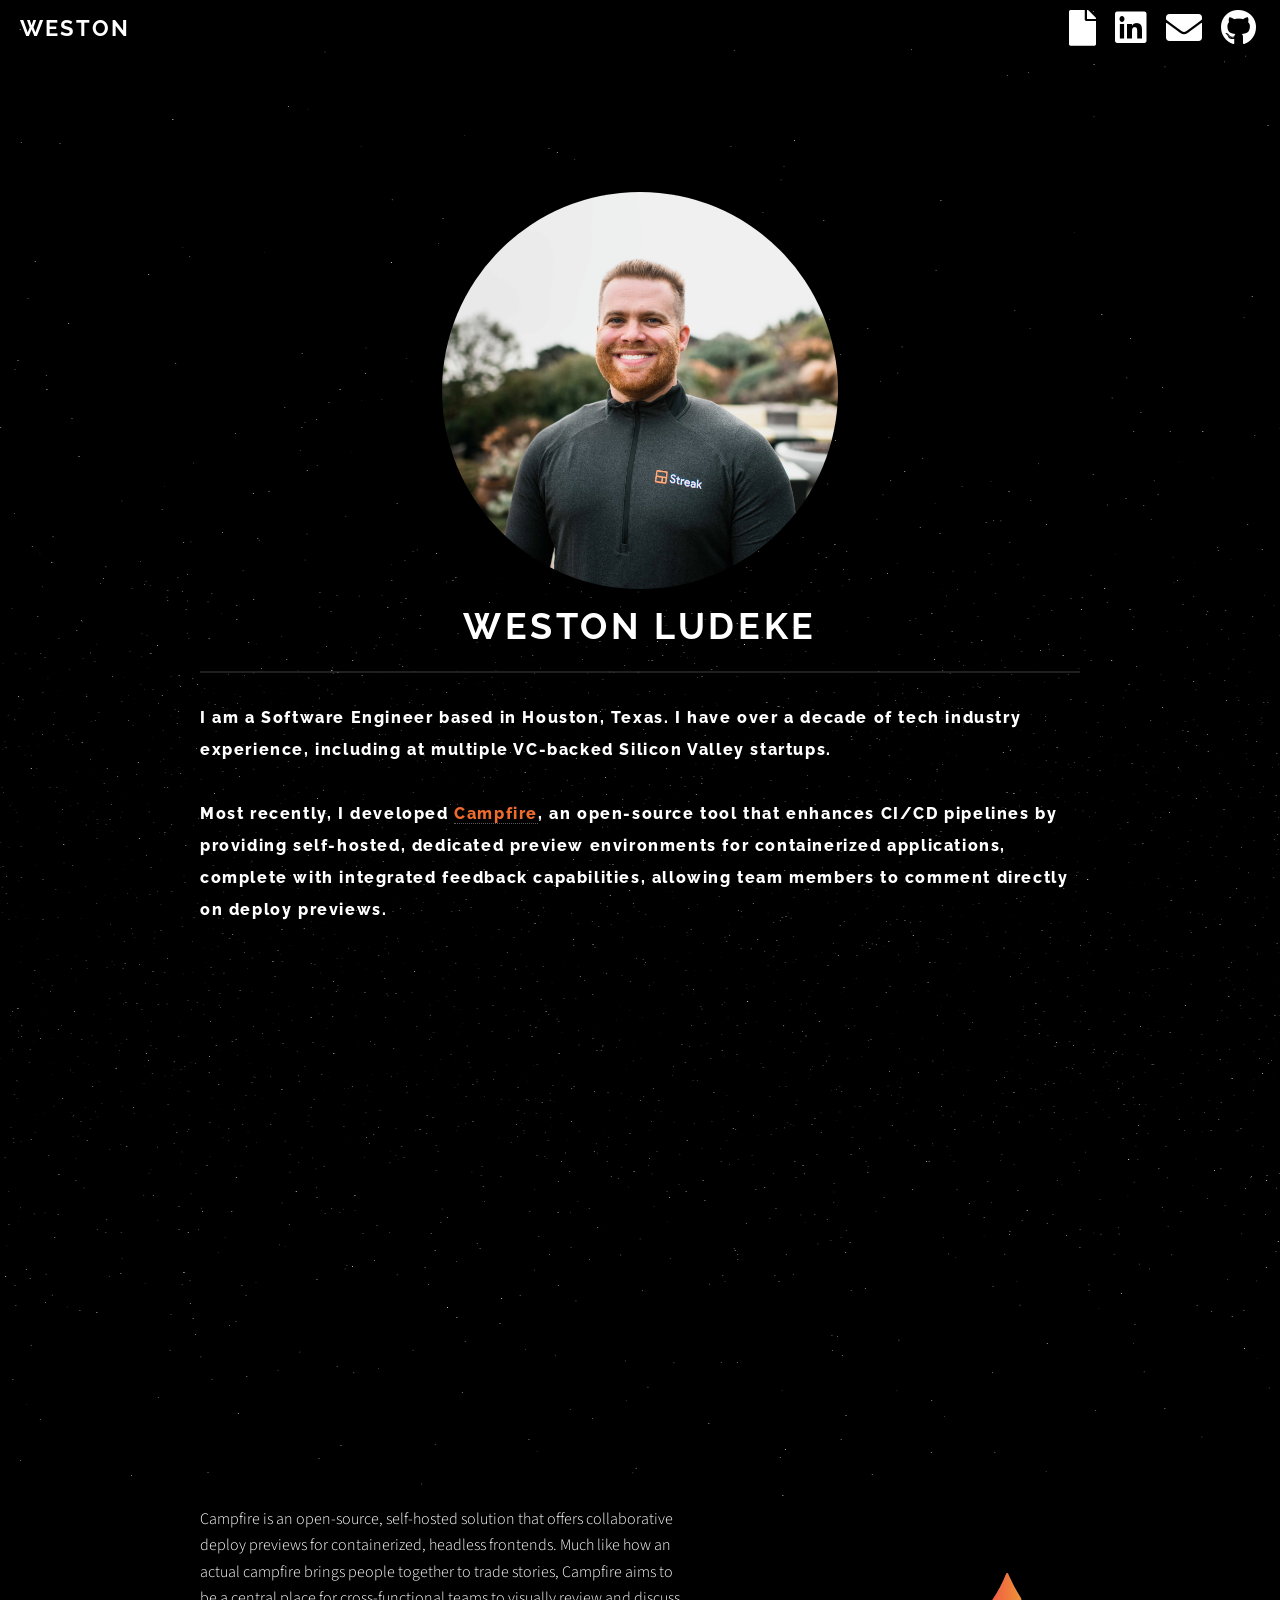
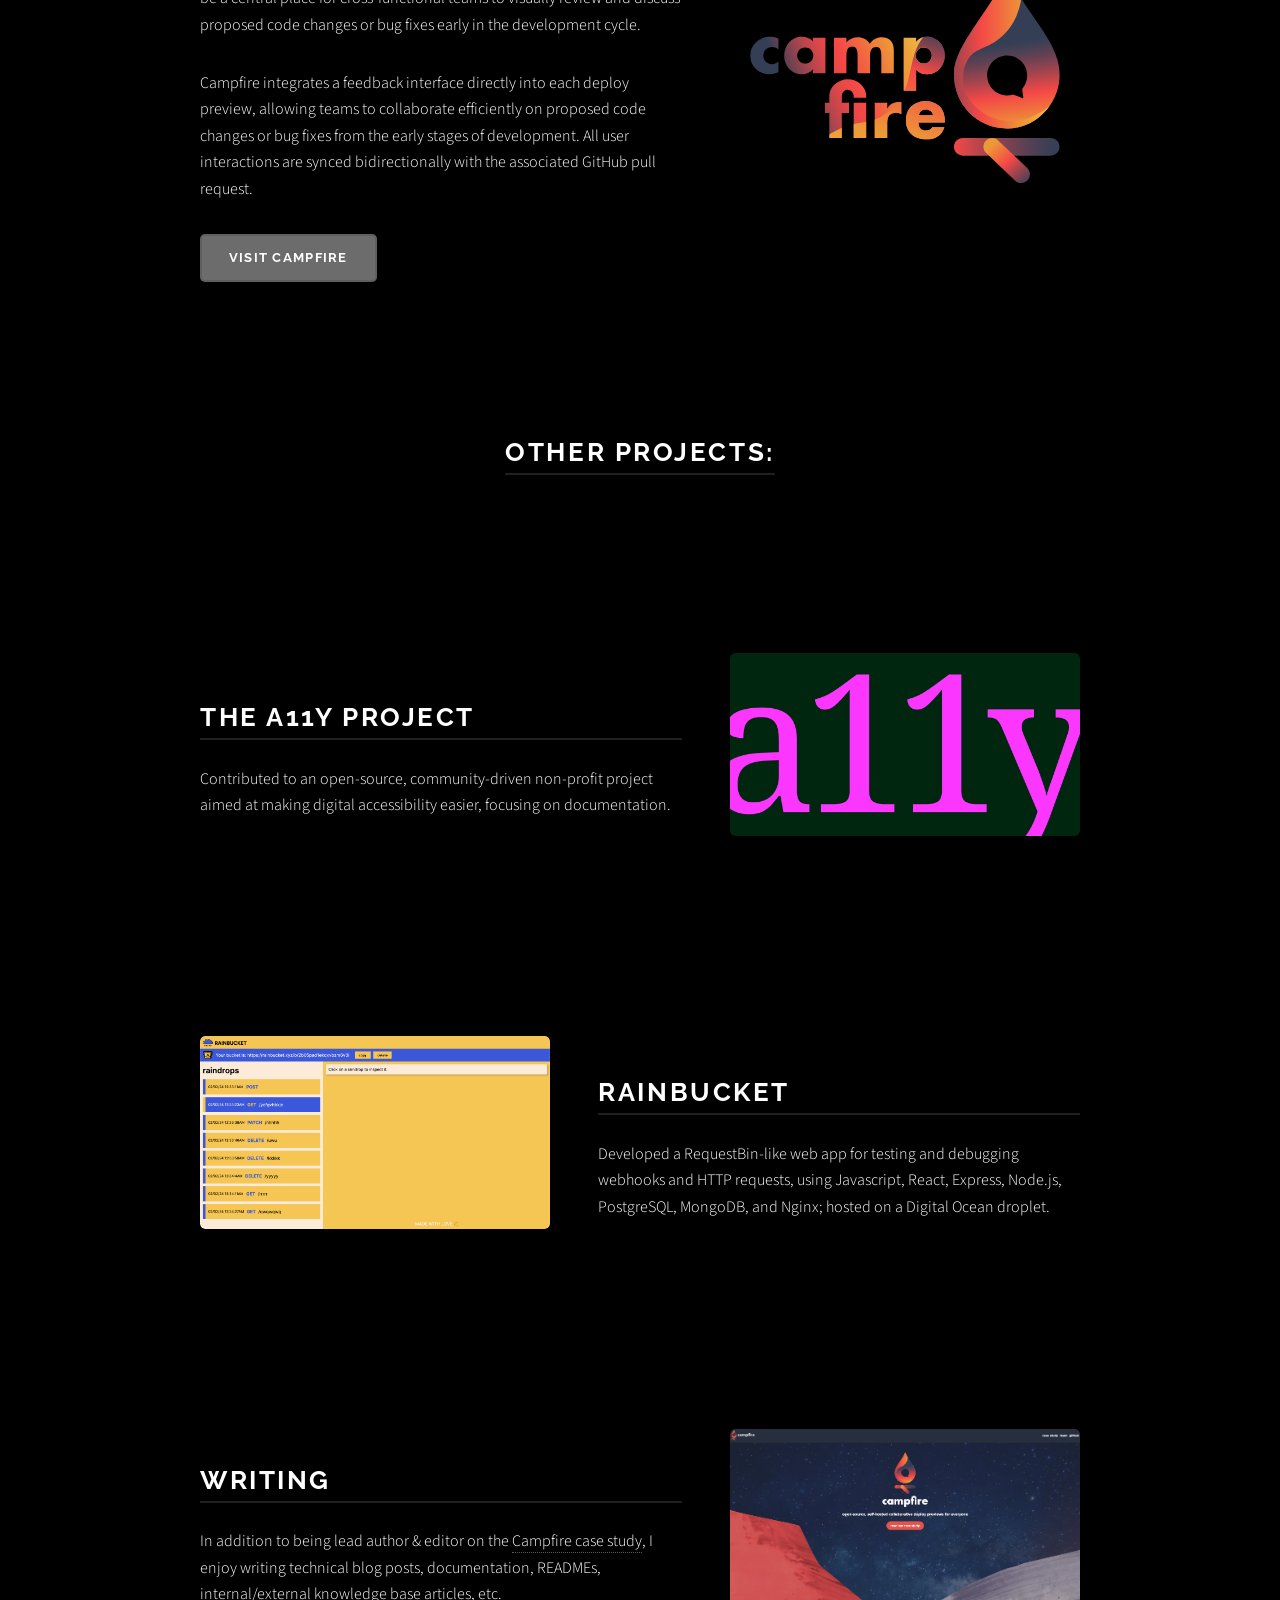
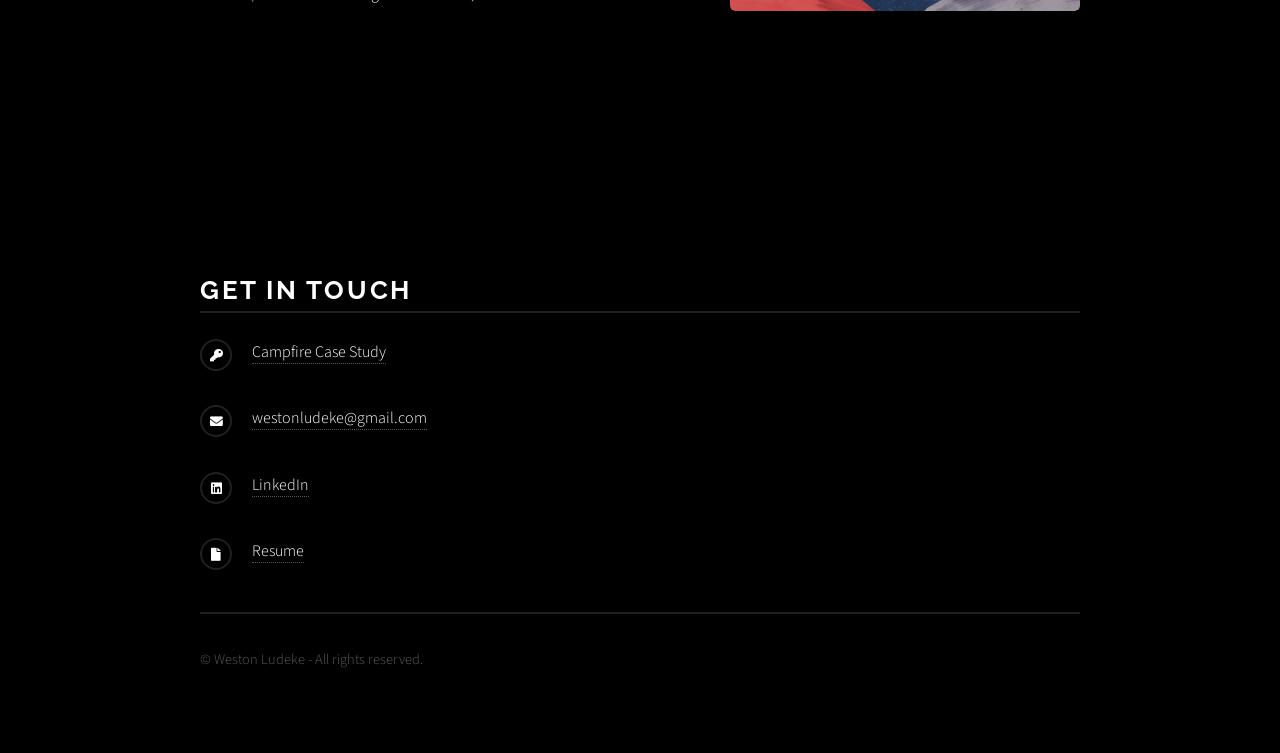
==== commit 58afc851: "update intro paragraph" ====
--- a/index.html
+++ b/index.html
@@ -43,7 +43,7 @@
         /></span>
         <h2>Weston Ludeke</h2>
         <p>
-          I am a Full Stack Software Engineer based in Houston, Texas. I have over a decade of tech industry experience, including at multiple VC-backed Silicon Valley startups.
+          I am a Software Engineer based in Houston, Texas. I have over a decade of tech industry experience, including at multiple VC-backed Silicon Valley startups.
         </p>
         <!-- <p>Recently, I built <a href="https://campfire-previews.github.io" target="_blank"><span class="campfire-highlight">Campfire</span></a>, an open-source, self-hosted deploy preview solution for containerized, headless frontends.</p> -->
         <p>Most recently, I developed <a href="https://campfire-previews.github.io" target="_blank"><span class="campfire-highlight">Campfire</span></a>, an open-source tool that enhances CI/CD pipelines by providing self-hosted, dedicated preview environments for containerized applications, complete with integrated feedback capabilities, allowing team members to comment directly on deploy previews.</p>
